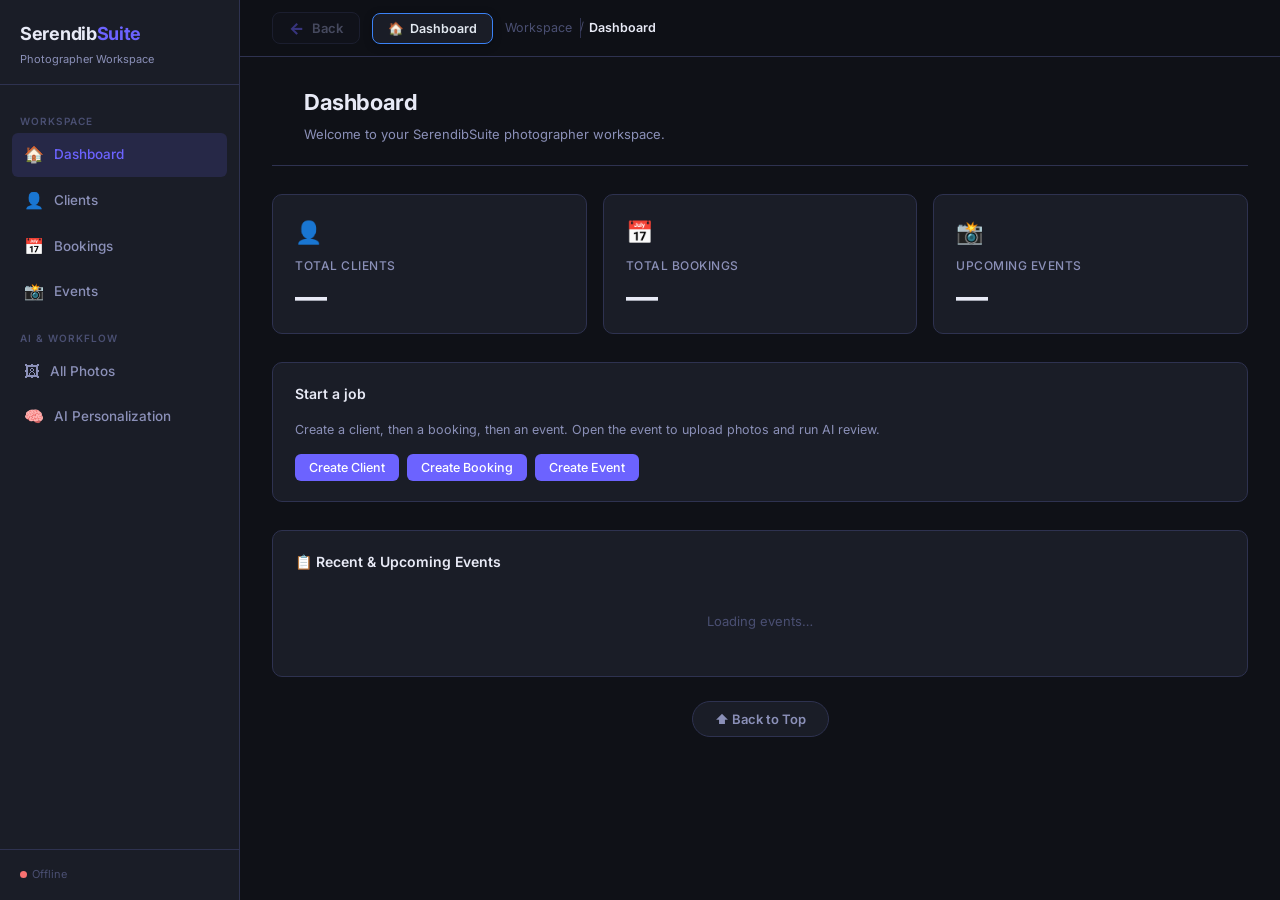
==== frontend/index.html @ 7228a743 "Enhance culling pipeline: multi-face eye detection, date constraints, 3-in-1 top navigation, and in-" ====
<!DOCTYPE html>
<html lang="en">
<head>
    <meta charset="UTF-8" />
    <meta name="viewport" content="width=device-width, initial-scale=1.0" />

    <!-- SEO -->
    <title>SerendibSuite — Photographer Workspace</title>
    <meta name="description"
          content="SerendibSuite: a professional dashboard for event photographers to manage clients, bookings, events and AI-assisted photo curation." />

    <!-- Stylesheet with cache-busting -->
    <link rel="stylesheet" href="css/style.css?v=20261008_10" />

    <style>
        /* Essential layout for Top Navigation Bar */
        .top-nav-bar {
            display: flex;
            align-items: center;
            justify-content: space-between;
            padding: 12px 32px;
            border-bottom: 1px solid #2e3250;
            background: rgba(15, 17, 23, 0.95);
            backdrop-filter: blur(10px);
            position: sticky;
            top: 0;
            z-index: 95;
        }
        .top-nav-left {
            display: flex;
            align-items: center;
            gap: 12px;
            flex-wrap: wrap;
        }
        .btn-top-back {
            display: inline-flex;
            align-items: center;
            gap: 8px;
            background: #1a1d27;
            color: #ffffff;
            border: 1.5px solid #6c63ff;
            padding: 7px 16px;
            border-radius: 8px;
            font-size: 13px;
            font-weight: 600;
            cursor: pointer;
            transition: all 0.2s ease;
            box-shadow: 0 2px 8px rgba(0, 0, 0, 0.3);
        }
        .btn-top-back:hover:not(:disabled) {
            background: #6c63ff;
            color: #ffffff;
            transform: translateX(-3px);
            box-shadow: 0 4px 14px rgba(108, 99, 255, 0.4);
        }
        .btn-top-back:disabled, .btn-top-back.disabled {
            opacity: 0.45;
            cursor: not-allowed;
            border-color: #2e3250;
            color: #8b90b8;
            background: #151722;
            box-shadow: none;
            transform: none;
        }
        .btn-top-back .back-arrow {
            font-size: 16px;
            font-weight: 800;
            line-height: 1;
            color: #6c63ff;
        }
        .btn-top-back:hover:not(:disabled) .back-arrow {
            color: #ffffff;
        }
        .btn-top-back .back-dest {
            color: #8b90b8;
            font-size: 12px;
            font-weight: 500;
            border-left: 1px solid rgba(255, 255, 255, 0.15);
            padding-left: 8px;
            margin-left: 4px;
        }
        .btn-top-back:hover:not(:disabled) .back-dest {
            color: rgba(255, 255, 255, 0.9);
        }
        .btn-top-prev-badge {
            display: inline-flex;
            align-items: center;
            gap: 6px;
            background: rgba(99, 102, 241, 0.14);
            color: #c7d2fe;
            border: 1px solid rgba(99, 102, 241, 0.4);
            padding: 7px 14px;
            border-radius: 8px;
            font-size: 12.5px;
            font-weight: 600;
            cursor: pointer;
            transition: all 0.2s ease;
        }
        .btn-top-prev-badge:hover:not(:disabled) {
            background: rgba(99, 102, 241, 0.28);
            border-color: #818cf8;
            color: #ffffff;
            transform: translateY(-1px);
        }
        .btn-top-prev-badge:disabled, .btn-top-prev-badge.disabled {
            display: none !important;
        }
        .btn-top-dashboard {
            display: inline-flex;
            align-items: center;
            gap: 6px;
            background: #1a1d27;
            color: #e2e8f0;
            border: 1.5px solid #3b82f6;
            padding: 7px 15px;
            border-radius: 8px;
            font-size: 12.5px;
            font-weight: 600;
            cursor: pointer;
            transition: all 0.2s ease;
            box-shadow: 0 2px 8px rgba(0, 0, 0, 0.25);
        }
        .btn-top-dashboard:hover {
            background: #3b82f6;
            color: #ffffff;
            border-color: #3b82f6;
            transform: translateY(-2px);
            box-shadow: 0 4px 14px rgba(59, 130, 246, 0.4);
        }
        .breadcrumbs {
            display: flex;
            align-items: center;
            gap: 8px;
            font-size: 12.5px;
            color: #8b90b8;
        }
        .bc-home { color: #4a4f72; }
        .bc-divider { color: #4a4f72; font-size: 11px; }
        .bc-current { color: #e8eaf6; font-weight: 600; }

        /* Floating Scroll to Top Button */
        .btn-scroll-top {
            position: fixed !important;
            bottom: 30px !important;
            right: 30px !important;
            z-index: 99999 !important;
            display: none;
            align-items: center;
            gap: 8px;
            background: #1a1d27 !important;
            color: #ffffff !important;
            border: 2px solid #6c63ff !important;
            padding: 11px 20px !important;
            border-radius: 50px !important;
            font-size: 13.5px !important;
            font-weight: 700 !important;
            cursor: pointer !important;
            box-shadow: 0 6px 20px rgba(0, 0, 0, 0.6), 0 0 15px rgba(108, 99, 255, 0.4) !important;
            transition: all 0.25s ease !important;
        }
        .btn-scroll-top.visible {
            display: flex !important;
        }
        .btn-scroll-top:hover {
            background: #6c63ff !important;
            color: #ffffff !important;
            transform: translateY(-4px) !important;
            box-shadow: 0 8px 25px rgba(108, 99, 255, 0.6) !important;
        }
        .btn-scroll-top .scroll-top-arrow {
            font-size: 16px;
            font-weight: 900;
            color: #6c63ff;
            transition: transform 0.2s ease;
        }
        .btn-scroll-top:hover .scroll-top-arrow {
            color: #ffffff;
            transform: translateY(-2px);
        }

        /* In-page bottom Scroll-to-Top Button */
        .page-scroll-top-footer {
            display: flex;
            justify-content: center;
            padding: 24px 0 32px;
            width: 100%;
        }
        .btn-scroll-top-inline {
            display: inline-flex;
            align-items: center;
            gap: 8px;
            background: #1a1d27;
            color: #8b90b8;
            border: 1px solid #2e3250;
            padding: 9px 22px;
            border-radius: 24px;
            font-size: 13px;
            font-weight: 600;
            cursor: pointer;
            transition: all 0.2s ease;
        }
        .btn-scroll-top-inline:hover {
            color: #ffffff;
            border-color: #6c63ff;
            background: #22263a;
            transform: translateY(-2px);
            box-shadow: 0 4px 12px rgba(108, 99, 255, 0.25);
        }

        /* Real-time row highlight animations */
        @keyframes realTimeRowGlow {
            0% {
                background-color: rgba(52, 211, 153, 0.45);
                box-shadow: inset 0 0 0 2px #34d399, 0 0 16px rgba(52, 211, 153, 0.5);
            }
            50% {
                background-color: rgba(108, 99, 255, 0.3);
                box-shadow: inset 0 0 0 2px #6c63ff, 0 0 14px rgba(108, 99, 255, 0.4);
            }
            100% {
                background-color: transparent;
                box-shadow: none;
            }
        }
        .row-newly-added {
            animation: realTimeRowGlow 4s ease-out forwards !important;
        }
        .badge-new {
            display: inline-block;
            background: #10b981;
            color: #ffffff;
            font-size: 10px;
            font-weight: 700;
            text-transform: uppercase;
            padding: 2px 7px;
            border-radius: 4px;
            margin-left: 8px;
            letter-spacing: 0.5px;
            animation: pulse 1.5s infinite;
            vertical-align: middle;
        }
        @media (max-width: 768px) {
            .top-nav-bar { padding: 10px 16px; }
            .btn-scroll-top { bottom: 20px !important; right: 20px !important; padding: 9px 15px !important; font-size: 12px !important; }
        }
    </style>
</head>
<body>

<!-- Mobile Header Bar (Visible on mobile/tablets) -->
<header class="mobile-topbar">
    <div class="mobile-topbar-left">
        <button type="button" class="btn-mobile-menu" id="btn-mobile-menu" aria-label="Open Navigation">
            <span>☰</span>
        </button>
        <button type="button" class="btn-mobile-back" id="btn-mobile-back" aria-label="Go back to previous page" title="Back" style="display: none;">
            <span>←</span>
        </button>
    </div>
    <div class="mobile-brand">
        Serendib<span>Suite</span>
    </div>
    <div class="mobile-topbar-status">
        <div class="status-dot" id="mobile-api-dot"></div>
    </div>
</header>
<div class="sidebar-backdrop" id="sidebar-backdrop"></div>

<!-- =========================================================================
     SIDEBAR
     ========================================================================= -->
<aside class="sidebar" id="sidebar">

    <!-- Branding -->
    <div class="sidebar-brand">
        <div class="sidebar-brand-text">
            <div class="brand-name">Serendib<span>Suite</span></div>
            <div class="brand-tagline">Photographer Workspace</div>
        </div>
        <button type="button" class="btn-sidebar-close" id="btn-sidebar-close" aria-label="Close Navigation">✕</button>
    </div>

    <!-- Navigation -->
    <nav class="sidebar-nav">
        <div class="nav-section-label">Workspace</div>

        <a class="nav-link active" data-section="section-dashboard" href="#">
            <span class="nav-icon">🏠</span>
            <span>Dashboard</span>
        </a>

        <a class="nav-link" data-section="section-clients" href="#">
            <span class="nav-icon">👤</span>
            <span>Clients</span>
        </a>

        <a class="nav-link" data-section="section-bookings" href="#">
            <span class="nav-icon">📅</span>
            <span>Bookings</span>
        </a>

        <a class="nav-link" data-section="section-events" href="#">
            <span class="nav-icon">📸</span>
            <span>Events</span>
        </a>

        <div class="nav-section-label">AI &amp; Workflow</div>

        <a class="nav-link" data-section="section-photos" href="#">
            <span class="nav-icon">🖼</span>
            <span>All Photos</span>
        </a>

        <a class="nav-link" data-section="section-ai-insights" href="#">
            <span class="nav-icon">🧠</span>
            <span>AI Personalization</span>
        </a>
    </nav>

    <!-- API status indicator -->
    <div class="sidebar-footer">
        <div class="api-status">
            <div class="status-dot online" id="api-dot"></div>
            <span id="api-status-text">Online &bull; <span style="color:#34d399;font-weight:600;">Database Connected</span></span>
        </div>
    </div>
</aside>


<!-- =========================================================================
     MAIN CONTENT
     ========================================================================= -->
<main class="main-content">
    <!-- Top Navigation & Global Back Bar (3-in-1 Navigation Hub) -->
    <div class="top-nav-bar" id="top-nav-bar">
        <div class="top-nav-left">
            <button type="button" class="btn-top-back disabled" id="btn-top-back" title="Go back to previous interface" disabled onclick="window.navigateBack()">
                <span class="back-arrow">←</span>
                <span class="back-label">Back</span>
            </button>
            <button type="button" class="btn-top-prev-badge disabled" id="btn-top-prev-badge" title="Go back to previous screen" onclick="window.navigateBack()">
                <span class="prev-badge-icon">📍</span>
                <span class="prev-badge-label">Back to: <strong id="back-nav-dest">Dashboard</strong></span>
            </button>
            <button type="button" class="btn-top-dashboard" id="btn-top-dashboard" title="Go directly to Dashboard" onclick="showSection('section-dashboard')">
                <span class="dash-icon">🏠</span>
                <span class="dash-label">Dashboard</span>
            </button>
            <div class="breadcrumbs" id="app-breadcrumbs">
                <span class="bc-home">Workspace</span>
                <span class="bc-divider">/</span>
                <span class="bc-current" id="bc-current-title">Dashboard</span>
            </div>
        </div>
    </div>

    <!-- -------------------------------------------------------------------
         DASHBOARD SECTION
         ------------------------------------------------------------------- -->
    <section class="section active" id="section-dashboard">
        <div class="page-header">
            <h1>Dashboard</h1>
            <p>Welcome to your SerendibSuite photographer workspace.</p>
        </div>

        <!-- Summary cards -->
        <div class="stat-cards">
            <div class="stat-card">
                <div class="stat-icon">👤</div>
                <div class="stat-label">Total Clients</div>
                <div class="stat-value" id="stat-clients">—</div>
            </div>
            <div class="stat-card">
                <div class="stat-icon">📅</div>
                <div class="stat-label">Total Bookings</div>
                <div class="stat-value" id="stat-bookings">—</div>
            </div>
            <div class="stat-card">
                <div class="stat-icon">📸</div>
                <div class="stat-label">Upcoming Events</div>
                <div class="stat-value" id="stat-upcoming">—</div>
            </div>
        </div>

        <div class="widget create-panel" id="dashboard-start-panel">
            <div class="widget-title">Start a job</div>
            <p class="create-panel-hint">
                Create a client, then a booking, then an event. Open the event to upload photos and run AI review.
            </p>
            <div class="create-actions">
                <button type="button" class="btn-open" id="dash-goto-client">Create Client</button>
                <button type="button" class="btn-open" id="dash-goto-booking">Create Booking</button>
                <button type="button" class="btn-open" id="dash-goto-event">Create Event</button>
            </div>
        </div>

        <!-- Recent events widget -->
        <div class="widget">
            <div class="widget-title">📋 Recent &amp; Upcoming Events</div>
            <div id="recent-events-list">
                <div class="loading-msg">Loading events…</div>
            </div>
        </div>

        <div class="page-scroll-top-footer">
            <button type="button" class="btn-scroll-top-inline" onclick="window.scrollToTop()">
                ⬆ Back to Top
            </button>
        </div>
    </section>


    <!-- -------------------------------------------------------------------
         EVENTS SECTION
         ------------------------------------------------------------------- -->
    <section class="section" id="section-events">
        <div class="page-header">
            <h1>Events</h1>
            <p>All photo shoot occasions across your bookings.</p>
        </div>

        <div class="create-panel">
            <h2>Create Event</h2>
            <p class="create-panel-hint">Attach an event to an existing booking, then open it to upload photos.</p>
            <form id="form-create-event" class="create-form" novalidate>
                <label>
                    Booking
                    <select id="event-booking" name="booking_id" required>
                        <option value="">Loading bookings…</option>
                    </select>
                </label>
                <label>
                    Event name
                    <input type="text" id="event-name" name="name" required placeholder="Ceremony" maxlength="200" />
                </label>
                <label>
                    Event date
                    <div class="input-with-presets">
                        <div class="picker-input-wrap">
                            <input type="date" id="event-date" name="event_date" required />
                            <button type="button" class="btn-picker-trigger" data-open-picker="event-date" title="Open Calendar" tabindex="-1">📅</button>
                        </div>
                        <div class="quick-chips">
                            <button type="button" class="btn-chip btn-chip-calendar" data-open-picker="event-date">📅 Pick Date</button>
                            <button type="button" class="btn-chip" data-set-date="event-date" data-days="0">Today</button>
                            <button type="button" class="btn-chip" data-set-date="event-date" data-days="1">Tomorrow</button>
                            <button type="button" class="btn-chip" data-set-date="event-date" data-days="7">+1 Wk</button>
                            <button type="button" class="btn-chip" data-set-date="event-date" data-days="30">+1 Mo</button>
                        </div>
                    </div>
                </label>
                <label>
                    Event time
                    <div class="input-with-presets">
                        <div class="picker-input-wrap">
                            <input type="time" id="event-time" name="event_time" value="10:00" required />
                            <button type="button" class="btn-picker-trigger" data-open-picker="event-time" title="Open Time Clock" tabindex="-1">⏰</button>
                        </div>
                        <div class="quick-chips">
                            <button type="button" class="btn-chip btn-chip-calendar" data-open-picker="event-time">⏰ Pick Time</button>
                            <button type="button" class="btn-chip" data-set-time="event-time" data-val="07:30">07:30 AM</button>
                            <button type="button" class="btn-chip" data-set-time="event-time" data-val="10:00">10:00 AM</button>
                            <button type="button" class="btn-chip" data-set-time="event-time" data-val="14:00">02:00 PM</button>
                            <button type="button" class="btn-chip" data-set-time="event-time" data-val="16:45">04:45 PM</button>
                            <button type="button" class="btn-chip" data-set-time="event-time" data-val="18:30">06:30 PM</button>
                        </div>
                    </div>
                </label>
                <label>
                    Location
                    <input type="text" id="event-location" name="location" placeholder="e.g. Galle Face Hotel, Colombo" maxlength="255" />
                </label>
                <label>
                    Status
                    <div class="input-with-presets">
                        <select id="event-status" name="status">
                            <option value="scheduled" selected>scheduled</option>
                            <option value="in_progress">in_progress</option>
                            <option value="completed">completed</option>
                            <option value="cancelled">cancelled</option>
                        </select>
                        <div class="quick-chips">
                            <button type="button" class="btn-chip" data-set-status="event-status" data-val="scheduled">Scheduled</button>
                            <button type="button" class="btn-chip" data-set-status="event-status" data-val="in_progress">In Progress</button>
                            <button type="button" class="btn-chip" data-set-status="event-status" data-val="completed">Completed</button>
                            <button type="button" class="btn-chip" data-set-status="event-status" data-val="cancelled">Cancelled</button>
                        </div>
                    </div>
                </label>
                <div class="create-form-actions">
                    <button type="submit" class="btn-open" id="btn-create-event">Create Event</button>
                </div>
            </form>
            <div class="form-error" id="event-form-error" hidden></div>
            <div class="form-warning" id="event-form-warning" hidden></div>
        </div>

        <!-- Events Filter Toolbar -->
        <div class="filter-toolbar">
            <div class="filter-group">
                <label for="filter-event-date" class="filter-label">📅 Date:</label>
                <div class="picker-input-wrap">
                    <input type="date" id="filter-event-date" class="filter-input" title="Filter by specific event date" />
                    <button type="button" class="btn-picker-trigger" data-open-picker="filter-event-date" title="Open Calendar" tabindex="-1">📅</button>
                </div>
            </div>
            <div class="filter-group">
                <label for="filter-event-time" class="filter-label">⏰ Time Slot:</label>
                <select id="filter-event-time" class="filter-input">
                    <option value="">All Times</option>
                    <option value="morning">Morning (Before 12:00 PM)</option>
                    <option value="afternoon">Afternoon (12:00 PM - 05:00 PM)</option>
                    <option value="evening">Evening / Night (After 05:00 PM)</option>
                </select>
            </div>
            <div class="filter-group filter-group-grow">
                <label for="filter-event-search" class="filter-label">🔍 Search:</label>
                <input type="text" id="filter-event-search" class="filter-input" placeholder="Search event, client name, booking, or location…" />
            </div>
            <div class="filter-actions">
                <button type="button" id="btn-clear-event-filter" class="btn-filter-clear">✕ Clear</button>
                <span id="event-filter-count" class="filter-count-badge"></span>
            </div>
        </div>

        <div class="table-wrapper">
            <div id="events-list">
                <div class="loading-msg">Loading…</div>
            </div>
        </div>

        <div class="page-scroll-top-footer">
            <button type="button" class="btn-scroll-top-inline" onclick="window.scrollToTop()">
                ⬆ Back to Top
            </button>
        </div>
    </section>


    <!-- -------------------------------------------------------------------
         EVENT DETAIL SECTION (navigated to by clicking "Open Event")
         ------------------------------------------------------------------- -->
    <section class="section" id="section-event-detail">
        <div class="page-header">
            <h1>Event Detail</h1>
            <p>Full information, photos, and AI analysis for this event.</p>
        </div>

        <!-- Back button -->
        <button class="btn-back" id="btn-back-to-events" onclick="window.navigateBack()">← Back to Events</button>

        <div id="event-detail-content">
            <div class="loading-msg">Loading event…</div>
        </div>

        <div class="page-scroll-top-footer">
            <button type="button" class="btn-scroll-top-inline" onclick="window.scrollToTop()">
                ⬆ Back to Top
            </button>
        </div>
    </section>


    <!-- -------------------------------------------------------------------
         CLIENTS SECTION
         ------------------------------------------------------------------- -->
    <section class="section" id="section-clients">
        <div class="page-header">
            <h1>Clients</h1>
            <p>People and organisations that hire you for shoots.</p>
        </div>

        <div class="create-panel">
            <h2>Create Client</h2>
            <p class="create-panel-hint">Add a client, then create a booking for them.</p>
            <form id="form-create-client" class="create-form" novalidate>
                <label>
                    Name
                    <input type="text" id="client-name" name="name" required placeholder="e.g. Kasun Perera" maxlength="100" autocomplete="off" />
                </label>
                <label>
                    Email
                    <input type="email" id="client-email" name="email" required placeholder="client@example.com" autocomplete="off" />
                </label>
                <label>
                    Phone
                    <input type="tel" id="client-phone" name="phone" placeholder="+94 77 123 4567 (optional)" maxlength="30" autocomplete="off" />
                </label>
                <label class="create-form-span">
                    Notes
                    <textarea id="client-notes" name="notes" rows="2" placeholder="Optional"></textarea>
                </label>
                <div class="create-form-actions">
                    <button type="submit" class="btn-open" id="btn-create-client">Create Client</button>
                </div>
            </form>
            <div class="form-error" id="client-form-error" hidden></div>
            <div class="form-warning" id="client-form-warning" hidden></div>
        </div>

        <!-- Clients Filter Toolbar -->
        <div class="filter-toolbar">
            <div class="filter-group">
                <label for="filter-client-date" class="filter-label">📅 Added Date:</label>
                <div class="picker-input-wrap">
                    <input type="date" id="filter-client-date" class="filter-input" title="Filter clients added on a specific date" />
                    <button type="button" class="btn-picker-trigger" data-open-picker="filter-client-date" title="Open Calendar" tabindex="-1">📅</button>
                </div>
            </div>
            <div class="filter-group filter-group-grow">
                <label for="filter-client-search" class="filter-label">🔍 Search:</label>
                <input type="text" id="filter-client-search" class="filter-input" placeholder="Search by client name, email, or phone…" />
            </div>
            <div class="filter-actions">
                <button type="button" id="btn-clear-client-filter" class="btn-filter-clear">✕ Clear</button>
                <span id="client-filter-count" class="filter-count-badge"></span>
            </div>
        </div>

        <div class="table-wrapper">
            <div id="clients-list">
                <div class="loading-msg">Loading…</div>
            </div>
        </div>

        <div class="page-scroll-top-footer">
            <button type="button" class="btn-scroll-top-inline" onclick="window.scrollToTop()">
                ⬆ Back to Top
            </button>
        </div>
    </section>


    <!-- -------------------------------------------------------------------
         BOOKINGS SECTION
         ------------------------------------------------------------------- -->
    <section class="section" id="section-bookings">
        <div class="page-header">
            <h1>Bookings</h1>
            <p>Confirmed and pending jobs from your clients.</p>
        </div>

        <div class="create-panel">
            <h2>Create Booking</h2>
            <p class="create-panel-hint">Choose a client, then create an event for this booking.</p>
            <form id="form-create-booking" class="create-form" novalidate>
                <label>
                    Client
                    <select id="booking-client" name="client_id" required>
                        <option value="">Loading clients…</option>
                    </select>
                </label>
                <label>
                    Title
                    <input type="text" id="booking-title" name="title" required placeholder="Silva Wedding" maxlength="200" />
                </label>
                <label>
                    Booking date
                    <div class="input-with-presets">
                        <div class="picker-input-wrap">
                            <input type="date" id="booking-date" name="booking_date" required />
                            <button type="button" class="btn-picker-trigger" data-open-picker="booking-date" title="Open Calendar" tabindex="-1">📅</button>
                        </div>
                        <div class="quick-chips">
                            <button type="button" class="btn-chip btn-chip-calendar" data-open-picker="booking-date">📅 Pick Date</button>
                            <button type="button" class="btn-chip" data-set-date="booking-date" data-days="0">Today</button>
                            <button type="button" class="btn-chip" data-set-date="booking-date" data-days="1">Tomorrow</button>
                            <button type="button" class="btn-chip" data-set-date="booking-date" data-days="7">+1 Wk</button>
                            <button type="button" class="btn-chip" data-set-date="booking-date" data-days="30">+1 Mo</button>
                        </div>
                    </div>
                </label>
                <label>
                    Status
                    <div class="input-with-presets">
                        <select id="booking-status" name="status">
                            <option value="confirmed" selected>confirmed</option>
                            <option value="enquiry">enquiry</option>
                            <option value="completed">completed</option>
                            <option value="cancelled">cancelled</option>
                        </select>
                        <div class="quick-chips">
                            <button type="button" class="btn-chip" data-set-status="booking-status" data-val="confirmed">Confirmed</button>
                            <button type="button" class="btn-chip" data-set-status="booking-status" data-val="enquiry">Enquiry</button>
                            <button type="button" class="btn-chip" data-set-status="booking-status" data-val="completed">Completed</button>
                            <button type="button" class="btn-chip" data-set-status="booking-status" data-val="cancelled">Cancelled</button>
                        </div>
                    </div>
                </label>
                <label class="create-form-span">
                    Notes
                    <textarea id="booking-notes" name="notes" rows="2" placeholder="Optional"></textarea>
                </label>
                <div class="create-form-actions">
                    <button type="submit" class="btn-open" id="btn-create-booking">Create Booking</button>
                </div>
            </form>
            <div class="form-error" id="booking-form-error" hidden></div>
            <div class="form-warning" id="booking-form-warning" hidden></div>
        </div>

        <!-- Bookings Filter Toolbar -->
        <div class="filter-toolbar">
            <div class="filter-group">
                <label for="filter-booking-date" class="filter-label">📅 Booking Date:</label>
                <div class="picker-input-wrap">
                    <input type="date" id="filter-booking-date" class="filter-input" title="Filter by booking date" />
                    <button type="button" class="btn-picker-trigger" data-open-picker="filter-booking-date" title="Open Calendar" tabindex="-1">📅</button>
                </div>
            </div>
            <div class="filter-group">
                <label for="filter-booking-status" class="filter-label">🏷️ Status:</label>
                <select id="filter-booking-status" class="filter-input">
                    <option value="">All Statuses</option>
                    <option value="confirmed">confirmed</option>
                    <option value="enquiry">enquiry</option>
                    <option value="completed">completed</option>
                    <option value="cancelled">cancelled</option>
                </select>
            </div>
            <div class="filter-group filter-group-grow">
                <label for="filter-booking-search" class="filter-label">🔍 Search:</label>
                <input type="text" id="filter-booking-search" class="filter-input" placeholder="Search title, client name, or notes…" />
            </div>
            <div class="filter-actions">
                <button type="button" id="btn-clear-booking-filter" class="btn-filter-clear">✕ Clear</button>
                <span id="booking-filter-count" class="filter-count-badge"></span>
            </div>
        </div>

        <div class="table-wrapper">
            <div id="bookings-list">
                <div class="loading-msg">Loading…</div>
            </div>
        </div>

        <div class="page-scroll-top-footer">
            <button type="button" class="btn-scroll-top-inline" onclick="window.scrollToTop()">
                ⬆ Back to Top
            </button>
        </div>
    </section>


    <!-- -------------------------------------------------------------------
         ALL PHOTOS SECTION
         ------------------------------------------------------------------- -->
    <section class="section" id="section-photos">
        <div class="page-header">
            <h1>All Photos</h1>
            <p>Global repository of uploaded photos across all your photography events.</p>
        </div>

        <div class="table-wrapper">
            <div id="all-photos-list">
                <div class="loading-msg">Loading photos…</div>
            </div>
        </div>

        <div class="page-scroll-top-footer">
            <button type="button" class="btn-scroll-top-inline" onclick="window.scrollToTop()">
                ⬆ Back to Top
            </button>
        </div>
    </section>


    <!-- -------------------------------------------------------------------
         AI PERSONALIZATION & INSIGHTS SECTION
         ------------------------------------------------------------------- -->
    <section class="section" id="section-ai-insights">
        <div class="page-header">
            <h1>AI Personalization &amp; Learning</h1>
            <p>Adaptive culling engine that learns your unique artistic decisions and sharpness taste over time.</p>
        </div>

        <div class="stat-cards" id="personalization-stat-cards">
            <div class="stat-card">
                <div class="stat-icon">🎯</div>
                <div class="stat-label">Learned Blur Threshold</div>
                <div class="stat-value" id="stat-learned-threshold">100.0</div>
                <div class="stat-hint" id="stat-threshold-delta">Baseline: 100.0</div>
            </div>
            <div class="stat-card">
                <div class="stat-icon">🔄</div>
                <div class="stat-label">Logged Overrides</div>
                <div class="stat-value" id="stat-total-overrides">0</div>
                <div class="stat-hint">Human edits learned</div>
            </div>
            <div class="stat-card">
                <div class="stat-icon">📈</div>
                <div class="stat-label">Convergence Score</div>
                <div class="stat-value" id="stat-convergence">0%</div>
                <div class="stat-hint">Personalization depth</div>
            </div>
            <div class="stat-card">
                <div class="stat-icon">🎨</div>
                <div class="stat-label">Artistic Preference</div>
                <div class="stat-value" id="stat-artistic-style" style="font-size: 1.1rem; line-height: 1.4;">Standard</div>
                <div class="stat-hint" id="stat-eye-keeps">Closed-eye keeps: 0</div>
            </div>
        </div>

        <div class="widget">
            <div class="widget-title">💡 Personalized Recommendation Insight</div>
            <p id="personalization-summary-text" style="font-size: 0.95rem; color: #a0aec0; margin-top: 8px;">
                Analyzing your override history...
            </p>
        </div>

        <div class="widget">
            <div class="widget-title">📜 Override Learning Audit Log</div>
            <p class="create-panel-hint">Whenever you override an AI recommendation, the decision is recorded here to adjust your AI model weights.</p>
            <div class="table-wrapper">
                <div id="overrides-history-list">
                    <div class="loading-msg">Loading override history…</div>
                </div>
            </div>
        </div>

        <div class="page-scroll-top-footer">
            <button type="button" class="btn-scroll-top-inline" onclick="window.scrollToTop()">
                ⬆ Back to Top
            </button>
        </div>
    </section>

    <!-- Floating Scroll to Top Button -->
    <button type="button" class="btn-scroll-top" id="btn-scroll-top" aria-label="Scroll to top" title="Scroll to top" onclick="window.scrollToTop()">
        <span class="scroll-top-arrow">⬆</span>
        <span class="scroll-top-label">Back to Top</span>
    </button>
</main>

<!-- Global Scroll and Navigation Script -->
<script>
    // Universal Scroll to Top Function
    window.scrollToTop = function () {
        try {
            window.scrollTo({ top: 0, left: 0, behavior: 'smooth' });
            document.documentElement.scrollTo({ top: 0, left: 0, behavior: 'smooth' });
            document.body.scrollTo({ top: 0, left: 0, behavior: 'smooth' });
        } catch (_) {}
        const mc = document.querySelector('.main-content');
        if (mc) {
            try {
                mc.scrollTo({ top: 0, left: 0, behavior: 'smooth' });
            } catch (_) {
                mc.scrollTop = 0;
            }
        }
    };

    // Scroll listener for Floating Top button
    function updateScrollBtnState() {
        const mc = document.querySelector('.main-content');
        const mcScroll = mc ? mc.scrollTop : 0;
        const winScroll = window.pageYOffset || document.documentElement.scrollTop || document.body.scrollTop || 0;
        const scrollVal = Math.max(mcScroll, winScroll);
        const btn = document.getElementById('btn-scroll-top');
        if (btn) {
            if (scrollVal > 120) {
                btn.style.display = 'flex';
                btn.classList.add('visible');
            } else {
                btn.style.display = 'none';
                btn.classList.remove('visible');
            }
        }
    }

    window.addEventListener('scroll', updateScrollBtnState, { passive: true });
    document.addEventListener('scroll', updateScrollBtnState, { passive: true });
    document.addEventListener('DOMContentLoaded', function () {
        const mc = document.querySelector('.main-content');
        if (mc) {
            mc.addEventListener('scroll', updateScrollBtnState, { passive: true });
        }
        updateScrollBtnState();
    });
</script>

<!-- =========================================================================
     SCRIPTS
     ========================================================================= -->
<!--
    type="module" enables ES module import/export syntax in the browser.
    The browser fetches api.js automatically when app.js imports it.
    No bundler, no build step required.
-->
<script type="module">
    import { getEvents } from "./js/api.js?v=20261008_3";

    // -----------------------------------------------------------------------
    // API health check — shows green/red dot in the sidebar footer.
    // -----------------------------------------------------------------------
    async function checkApiStatus() {
        const dot  = document.getElementById("api-dot");
        const text = document.getElementById("api-status-text");
        try {
            const [res, dbRes] = await Promise.all([
                fetch("http://127.0.0.1:8000/api/health").catch(() => null),
                fetch("http://127.0.0.1:8000/api/db-health").catch(() => null),
            ]);
            if (res && res.ok) {
                dot.classList.add("online");
                dot.classList.remove("offline");
                const dbJson = dbRes && dbRes.ok ? await dbRes.json().catch(() => null) : null;
                if (dbJson && dbJson.status === "ok") {
                    text.innerHTML = `Online &bull; <span style="color:#34d399;font-weight:600;">Database Connected</span>`;
                } else {
                    text.innerHTML = `Online &bull; <span style="color:#f87171;font-weight:600;">Database Disconnected</span>`;
                }
            } else {
                throw new Error();
            }
        } catch {
            dot.classList.add("offline");
            dot.classList.remove("online");
            text.textContent = "Offline";
        }
    }

    checkApiStatus();
    // Re-check every 30 s so the dot updates if the server restarts.
    setInterval(checkApiStatus, 30_000);
</script>

<!-- Main application logic (ES module) with cache-busting -->
<script type="module" src="js/app.js?v=20261008_10"></script>

</body>
</html>
---- frontend/css/style.css ----
/* ==========================================================================
   SerendibSuite — Global Design System
   Professional photography management dashboard
   ========================================================================== */

/* --------------------------------------------------------------------------
   Google Font import
   -------------------------------------------------------------------------- */
@import url("https://fonts.googleapis.com/css2?family=Inter:wght@300;400;500;600;700&display=swap");

/* --------------------------------------------------------------------------
   CSS custom properties (design tokens)
   -------------------------------------------------------------------------- */
:root {
    /* Brand palette */
    --color-bg:           #0f1117;
    --color-surface:      #1a1d27;
    --color-surface-2:    #22263a;
    --color-border:       #2e3250;
    --color-accent:       #6c63ff;
    --color-accent-hover: #5a52e0;
    --color-accent-soft:  rgba(108,99,255,.15);

    /* Text */
    --color-text:         #e8eaf6;
    --color-text-muted:   #8b90b8;
    --color-text-faint:   #4a4f72;

    /* Status colours */
    --color-green:  #34d399;
    --color-blue:   #60a5fa;
    --color-yellow: #fbbf24;
    --color-red:    #f87171;
    --color-gray:   #6b7280;

    /* Sidebar */
    --sidebar-width: 240px;

    /* Spacing */
    --radius-sm: 6px;
    --radius-md: 10px;
    --radius-lg: 16px;

    /* Transitions */
    --transition: 0.2s ease;
}

/* --------------------------------------------------------------------------
   Reset & base
   -------------------------------------------------------------------------- */
*, *::before, *::after { box-sizing: border-box; margin: 0; padding: 0; }

html {
    scroll-behavior: smooth;
}

body {
    font-family: "Inter", system-ui, sans-serif;
    background: var(--color-bg);
    color: var(--color-text);
    font-size: 14px;
    line-height: 1.6;
    min-height: 100vh;
    display: flex;
}

a { color: inherit; text-decoration: none; }
button { cursor: pointer; font-family: inherit; }
img { max-width: 100%; }

/* --------------------------------------------------------------------------
   Layout — sidebar + main content
   -------------------------------------------------------------------------- */
.sidebar {
    width: var(--sidebar-width);
    background: var(--color-surface);
    border-right: 1px solid var(--color-border);
    display: flex;
    flex-direction: column;
    position: fixed;
    top: 0; left: 0; bottom: 0;
    z-index: 100;
}

.main-content {
    margin-left: var(--sidebar-width);
    flex: 1;
    overflow-y: auto;
    scroll-behavior: smooth;
    min-height: 100vh;
}

/* --------------------------------------------------------------------------
   Sidebar — branding
   -------------------------------------------------------------------------- */
.sidebar-brand {
    padding: 20px 20px 16px;
    border-bottom: 1px solid var(--color-border);
    display: flex;
    align-items: center;
    justify-content: space-between;
}

.sidebar-brand-text {
    flex: 1;
}

.btn-sidebar-close {
    display: none;
    background: transparent;
    border: none;
    color: var(--color-text-muted);
    font-size: 18px;
    cursor: pointer;
    padding: 4px 8px;
    border-radius: var(--radius-sm);
    line-height: 1;
}

.btn-sidebar-close:hover {
    color: var(--color-text);
    background: var(--color-surface-2);
}

/* Mobile topbar base styles */
.mobile-topbar {
    display: none;
    position: fixed;
    top: 0;
    left: 0;
    right: 0;
    height: 56px;
    background: var(--color-surface);
    border-bottom: 1px solid var(--color-border);
    padding: 0 16px;
    align-items: center;
    justify-content: space-between;
    z-index: 1000;
    box-shadow: 0 2px 10px rgba(0, 0, 0, 0.25);
}

.btn-mobile-menu {
    background: transparent;
    border: none;
    color: var(--color-text);
    font-size: 22px;
    cursor: pointer;
    display: flex;
    align-items: center;
    justify-content: center;
    width: 40px;
    height: 40px;
    border-radius: var(--radius-sm);
    transition: background var(--transition);
}

.btn-mobile-menu:hover {
    background: var(--color-surface-2);
}

.mobile-topbar-left {
    display: flex;
    align-items: center;
    gap: 8px;
}

.btn-mobile-back {
    display: none;
    align-items: center;
    justify-content: center;
    background: var(--color-surface-2);
    border: 1px solid var(--color-border);
    color: var(--color-text);
    width: 38px;
    height: 38px;
    border-radius: var(--radius-sm);
    font-size: 18px;
    font-weight: 600;
    cursor: pointer;
    transition: all var(--transition);
}

.btn-mobile-back:hover {
    border-color: var(--color-accent);
    color: var(--color-accent);
    background: var(--color-surface-raised);
}

.mobile-brand {
    font-size: 17px;
    font-weight: 700;
    color: var(--color-text);
    letter-spacing: -0.3px;
}

.mobile-brand span {
    color: var(--color-accent);
}

.sidebar-backdrop {
    display: none;
    position: fixed;
    top: 0;
    left: 0;
    right: 0;
    bottom: 0;
    background: rgba(0, 0, 0, 0.65);
    backdrop-filter: blur(3px);
    z-index: 1001;
    opacity: 0;
    transition: opacity var(--transition);
    pointer-events: none;
}

.sidebar-backdrop.open {
    display: block;
    opacity: 1;
    pointer-events: auto;
}

.brand-name {
    font-size: 18px;
    font-weight: 700;
    color: var(--color-text);
    letter-spacing: -0.3px;
}

.brand-name span { color: var(--color-accent); }

.brand-tagline {
    font-size: 11px;
    color: var(--color-text-muted);
    margin-top: 2px;
}

/* --------------------------------------------------------------------------
   Sidebar — navigation
   -------------------------------------------------------------------------- */
.sidebar-nav {
    padding: 12px 12px;
    flex: 1;
}

.nav-section-label {
    font-size: 10px;
    font-weight: 600;
    text-transform: uppercase;
    letter-spacing: 1px;
    color: var(--color-text-faint);
    padding: 8px 8px 4px;
    margin-top: 8px;
}

.nav-link {
    display: flex;
    align-items: center;
    gap: 10px;
    padding: 9px 12px;
    border-radius: var(--radius-sm);
    color: var(--color-text-muted);
    font-size: 13.5px;
    font-weight: 500;
    transition: background var(--transition), color var(--transition);
    margin-bottom: 2px;
    user-select: none;
}

.nav-link:hover {
    background: var(--color-accent-soft);
    color: var(--color-text);
}

.nav-link.active {
    background: var(--color-accent-soft);
    color: var(--color-accent);
}

.nav-link .nav-icon { font-size: 16px; flex-shrink: 0; }

.nav-link.disabled {
    opacity: 0.4;
    pointer-events: none;
}

/* --------------------------------------------------------------------------
   Sidebar — footer
   -------------------------------------------------------------------------- */
.sidebar-footer {
    padding: 16px 20px;
    border-top: 1px solid var(--color-border);
    font-size: 11px;
    color: var(--color-text-faint);
}

.api-status {
    display: inline-flex;
    align-items: center;
    gap: 5px;
}

.status-dot {
    width: 7px; height: 7px;
    border-radius: 50%;
    background: var(--color-gray);
    animation: pulse 2s infinite;
}

.status-dot.online { background: var(--color-green); }
.status-dot.offline { background: var(--color-red); animation: none; }

@keyframes pulse {
    0%, 100% { opacity: 1; }
    50%       { opacity: 0.4; }
}

/* --------------------------------------------------------------------------
   Page header (inside main content)
   -------------------------------------------------------------------------- */
.page-header {
    padding: 28px 32px 0;
    border-bottom: 1px solid var(--color-border);
    margin-bottom: 28px;
}

.page-header h1 {
    font-size: 22px;
    font-weight: 700;
    letter-spacing: -0.4px;
}

.page-header p {
    color: var(--color-text-muted);
    font-size: 13px;
    margin: 4px 0 20px;
}

/* --------------------------------------------------------------------------
   Sections (SPA views)
   -------------------------------------------------------------------------- */
.section { display: none; padding: 0 32px 32px; }
.section.active { display: block; }

/* --------------------------------------------------------------------------
   Dashboard — stat cards
   -------------------------------------------------------------------------- */
.stat-cards {
    display: grid;
    grid-template-columns: repeat(3, 1fr);
    gap: 16px;
    margin-bottom: 28px;
}

.stat-card {
    background: var(--color-surface);
    border: 1px solid var(--color-border);
    border-radius: var(--radius-md);
    padding: 20px 22px;
    display: flex;
    flex-direction: column;
    gap: 6px;
    transition: border-color var(--transition);
}

.stat-card:hover { border-color: var(--color-accent); }

.stat-icon { font-size: 22px; }

.stat-label {
    font-size: 12px;
    color: var(--color-text-muted);
    font-weight: 500;
    text-transform: uppercase;
    letter-spacing: 0.5px;
}

.stat-value {
    font-size: 32px;
    font-weight: 700;
    color: var(--color-text);
    line-height: 1;
}

/* --------------------------------------------------------------------------
   Recent events list (dashboard widget)
   -------------------------------------------------------------------------- */
.widget {
    background: var(--color-surface);
    border: 1px solid var(--color-border);
    border-radius: var(--radius-md);
    padding: 20px 22px;
}

.widget-title {
    font-size: 14px;
    font-weight: 600;
    color: var(--color-text);
    margin-bottom: 14px;
    display: flex;
    align-items: center;
    gap: 8px;
}

.recent-event-item {
    padding: 13px 16px;
    border-radius: var(--radius-sm);
    cursor: pointer;
    transition: all var(--transition);
    border-bottom: 1px solid var(--color-border);
}

.recent-event-item:last-child { border-bottom: none; }

.recent-event-item:hover {
    background: var(--color-accent-soft);
    transform: translateX(2px);
}

.rei-header {
    display: flex;
    justify-content: space-between;
    align-items: center;
    gap: 12px;
}

.rei-name {
    font-weight: 600;
    font-size: 14px;
    color: var(--color-text);
}

.rei-pills {
    display: flex;
    align-items: center;
    gap: 6px;
    flex-shrink: 0;
}

.rei-meta {
    display: flex;
    gap: 14px;
    margin-top: 6px;
    font-size: 12px;
    color: var(--color-text-muted);
    flex-wrap: wrap;
    align-items: center;
}

.rei-meta-item {
    display: inline-flex;
    align-items: center;
    gap: 4px;
}

.rei-time {
    color: #60a5fa;
    font-weight: 600;
}

.event-time-pill {
    font-size: 11.5px;
    font-weight: 600;
    color: #60a5fa;
    margin-top: 3px;
}

/* --------------------------------------------------------------------------
   Data table
   -------------------------------------------------------------------------- */
.data-table {
    width: 100%;
    border-collapse: collapse;
    font-size: 13.5px;
}

.data-table th {
    text-align: left;
    padding: 10px 14px;
    background: var(--color-surface-2);
    color: var(--color-text-muted);
    font-weight: 600;
    font-size: 11.5px;
    text-transform: uppercase;
    letter-spacing: 0.5px;
    border-bottom: 1px solid var(--color-border);
}

.data-table td {
    padding: 11px 14px;
    border-bottom: 1px solid var(--color-border);
    color: var(--color-text);
    vertical-align: middle;
}

.data-table tr:last-child td { border-bottom: none; }

.data-table tbody tr:hover { background: var(--color-surface-2); }

.table-wrapper {
    background: var(--color-surface);
    border: 1px solid var(--color-border);
    border-radius: var(--radius-md);
    overflow: hidden;
}

/* --------------------------------------------------------------------------
   Buttons
   -------------------------------------------------------------------------- */
.btn-open {
    background: var(--color-accent);
    color: #fff;
    border: none;
    padding: 6px 14px;
    border-radius: var(--radius-sm);
    font-size: 12.5px;
    font-weight: 500;
    transition: background var(--transition);
}

.btn-open:hover { background: var(--color-accent-hover); }

.btn-back {
    display: inline-flex;
    align-items: center;
    gap: 6px;
    background: var(--color-surface-2);
    color: var(--color-text-muted);
    border: 1px solid var(--color-border);
    padding: 7px 14px;
    border-radius: var(--radius-sm);
    font-size: 13px;
    margin-bottom: 20px;
    transition: color var(--transition), border-color var(--transition);
}

.btn-back:hover { color: var(--color-text); border-color: var(--color-accent); }

.btn-disabled {
    background: var(--color-surface-2);
    color: var(--color-text-faint);
    border: 1px dashed var(--color-border);
    padding: 8px 18px;
    border-radius: var(--radius-sm);
    font-size: 13px;
    cursor: not-allowed;
    margin-top: 10px;
}

/* --------------------------------------------------------------------------
   Status badges
   -------------------------------------------------------------------------- */
.badge {
    display: inline-block;
    padding: 2px 9px;
    border-radius: 20px;
    font-size: 11.5px;
    font-weight: 600;
    text-transform: capitalize;
}

.badge-blue   { background: rgba(96,165,250,.18); color: var(--color-blue); }
.badge-green  { background: rgba(52,211,153,.18); color: var(--color-green); }
.badge-yellow { background: rgba(251,191,36,.18);  color: var(--color-yellow); }
.badge-red    { background: rgba(248,113,113,.18); color: var(--color-red); }
.badge-gray   { background: rgba(107,114,128,.18); color: var(--color-gray); }

/* --------------------------------------------------------------------------
   Event detail
   -------------------------------------------------------------------------- */
.detail-grid {
    display: grid;
    grid-template-columns: 1fr 1fr;
    gap: 16px;
}

.detail-card {
    background: var(--color-surface);
    border: 1px solid var(--color-border);
    border-radius: var(--radius-md);
    padding: 20px 22px;
}

.detail-card h3 {
    font-size: 14px;
    font-weight: 600;
    margin-bottom: 14px;
    color: var(--color-text);
    padding-bottom: 10px;
    border-bottom: 1px solid var(--color-border);
}

.detail-card.full-width { grid-column: 1 / -1; }

.detail-row {
    display: flex;
    justify-content: space-between;
    align-items: center;
    padding: 7px 0;
    border-bottom: 1px solid var(--color-border);
    font-size: 13px;
}

.detail-row:last-child { border-bottom: none; }

.detail-row span:first-child { color: var(--color-text-muted); }

/* --------------------------------------------------------------------------
   Photo upload placeholder
   -------------------------------------------------------------------------- */
.photo-upload-zone {
    text-align: center;
    padding: 36px 20px;
    border: 2px dashed var(--color-border);
    border-radius: var(--radius-md);
    color: var(--color-text-muted);
}

.upload-icon { font-size: 36px; margin-bottom: 10px; }

.upload-hint {
    font-size: 12px;
    color: var(--color-text-faint);
    margin-top: 4px;
}

/* --------------------------------------------------------------------------
   AI analysis placeholder
   -------------------------------------------------------------------------- */
.ai-placeholder {
    padding: 20px;
    text-align: center;
    color: var(--color-text-muted);
}

.ai-feature-list {
    display: flex;
    flex-wrap: wrap;
    gap: 8px;
    justify-content: center;
    margin-top: 14px;
}

.ai-chip {
    background: var(--color-surface-2);
    border: 1px solid var(--color-border);
    border-radius: 20px;
    padding: 4px 12px;
    font-size: 12px;
    color: var(--color-text-muted);
}

/* --------------------------------------------------------------------------
   Utility: empty / error / loading messages
   -------------------------------------------------------------------------- */
.empty-msg {
    text-align: center;
    color: var(--color-text-faint);
    padding: 32px;
    font-size: 13px;
}

.error-msg {
    color: var(--color-red);
    background: rgba(248,113,113,.08);
    border: 1px solid rgba(248,113,113,.2);
    border-radius: var(--radius-sm);
    padding: 12px 16px;
    font-size: 13px;
    margin: 12px 0;
}

.loading-msg {
    text-align: center;
    color: var(--color-text-faint);
    padding: 24px;
    font-size: 13px;
}

/* ==========================================================================
   Responsive — Modern Mobile & Tablet Experience (≤ 768px)
   ========================================================================== */
@media (max-width: 768px) {
    .mobile-topbar {
        display: flex;
    }

    .btn-sidebar-close {
        display: block;
    }

    .sidebar {
        width: 280px !important;
        position: fixed !important;
        top: 0 !important;
        left: 0 !important;
        bottom: 0 !important;
        z-index: 1002 !important;
        transform: translateX(-100%);
        transition: transform 0.3s cubic-bezier(0.16, 1, 0.3, 1), box-shadow 0.3s ease;
        box-shadow: none;
        overflow-y: auto;
        -webkit-overflow-scrolling: touch;
    }

    .sidebar.open {
        transform: translateX(0) !important;
        box-shadow: 6px 0 30px rgba(0, 0, 0, 0.6) !important;
    }

    body.sidebar-open {
        overflow: hidden;
    }

    /* Keep sidebar text & labels fully visible */
    .brand-name, .brand-tagline, .nav-section-label,
    .nav-link span, .sidebar-footer {
        display: block !important;
    }

    .nav-link {
        justify-content: flex-start !important;
        padding: 11px 14px !important;
        font-size: 14px !important;
    }

    .main-content {
        margin-left: 0 !important;
        width: 100% !important;
        padding-top: 68px !important;
        min-height: 100vh;
    }

    .section {
        padding: 0 14px 28px !important;
    }

    .page-header {
        padding: 14px 14px 0 !important;
    }

    .page-header h1 {
        font-size: 22px !important;
    }

    .stat-cards {
        grid-template-columns: 1fr !important;
        gap: 12px;
    }

    .stat-card {
        padding: 16px;
    }

    .detail-grid {
        grid-template-columns: 1fr !important;
        gap: 16px;
    }

    .create-panel {
        padding: 16px !important;
    }

    .create-form {
        grid-template-columns: 1fr !important;
        gap: 12px;
    }

    .create-form input,
    .create-form select,
    .create-form textarea {
        font-size: 14px;
        min-height: 42px;
    }

    .create-form-actions .btn-open {
        width: 100% !important;
        min-height: 44px;
        text-align: center;
        justify-content: center;
    }

    .create-actions {
        flex-direction: column;
        gap: 10px;
    }

    .create-actions .btn-open {
        width: 100% !important;
        min-height: 44px;
        text-align: center;
        justify-content: center;
    }

    /* Responsive Tables */
    #events-list,
    #clients-list,
    #bookings-list,
    #all-photos-list,
    .table-responsive {
        width: 100%;
        overflow-x: auto;
        -webkit-overflow-scrolling: touch;
        margin-bottom: 12px;
        border-radius: var(--radius-sm);
    }

    .data-table {
        min-width: 580px;
    }

    /* Photos Section on Mobile */
    .photos-header {
        flex-direction: column;
        align-items: flex-start;
        gap: 12px;
    }

    .photos-header-actions {
        width: 100%;
        display: flex;
        flex-direction: column;
        gap: 8px;
    }

    .photos-header-actions button {
        width: 100%;
        min-height: 42px;
        text-align: center;
        justify-content: center;
    }

    .upload-bar {
        flex-direction: column;
        align-items: stretch !important;
        gap: 10px;
        padding: 14px;
    }

    .btn-upload-label,
    .btn-upload {
        width: 100%;
        min-height: 44px;
        justify-content: center;
        text-align: center;
    }

    .upload-file-label {
        text-align: center;
    }

    .batch-action-ready {
        flex-direction: column;
        align-items: stretch !important;
        text-align: center;
        gap: 12px;
        padding: 14px;
    }

    .btn-analyse-all {
        width: 100%;
        min-height: 44px;
    }

    .batch-complete-counts {
        flex-direction: column;
        gap: 12px;
    }

    .bc-divider {
        display: none;
    }

    /* Photo gallery grid */
    .photo-gallery {
        grid-template-columns: repeat(auto-fill, minmax(150px, 1fr)) !important;
        gap: 10px !important;
    }

    .burst-group-header {
        flex-direction: column;
        align-items: flex-start;
        gap: 10px;
    }

    .btn-keep-best {
        width: 100%;
        min-height: 42px;
        text-align: center;
    }

    .burst-photos-grid {
        grid-template-columns: repeat(auto-fill, minmax(140px, 1fr)) !important;
        gap: 10px;
    }

    /* Toasts on mobile */
    #toast-container {
        left: 12px !important;
        right: 12px !important;
        bottom: 16px !important;
        align-items: stretch !important;
    }

    .toast {
        min-width: unset !important;
        width: 100% !important;
        max-width: 100% !important;
    }
}

@media (max-width: 480px) {
    .photo-gallery {
        grid-template-columns: 1fr 1fr !important;
    }

    .burst-photos-grid {
        grid-template-columns: 1fr 1fr !important;
    }

    .final-selection-grid {
        grid-template-columns: 1fr 1fr !important;
    }

    .photo-card-body {
        padding: 8px 10px;
    }

    .photo-filename {
        font-size: 11.5px;
    }

    .ai-result-grid {
        gap: 3px;
    }

    .ai-result-chip {
        font-size: 10px;
        padding: 2px 6px;
    }

    .decision-buttons {
        flex-direction: column;
        gap: 6px;
    }

    .btn-decision {
        width: 100%;
        min-height: 38px;
    }

    .btn-analyse {
        width: 100%;
        text-align: center;
    }

    .summary-bar {
        font-size: 11.5px;
        padding: 8px 10px;
    }
}

/* ==========================================================================
   Photo gallery — upload bar
   ========================================================================== */
.upload-bar {
    display: flex;
    align-items: center;
    gap: 10px;
    flex-wrap: wrap;
    margin-bottom: 16px;
    padding: 14px 0 14px;
    border-bottom: 1px solid var(--color-border);
}

.btn-upload-label {
    display: inline-flex;
    align-items: center;
    gap: 6px;
    background: var(--color-surface-2);
    border: 1px solid var(--color-border);
    color: var(--color-text);
    padding: 7px 14px;
    border-radius: var(--radius-sm);
    font-size: 13px;
    font-weight: 500;
    cursor: pointer;
    transition: border-color var(--transition), background var(--transition);
}

.btn-upload-label:hover {
    border-color: var(--color-accent);
    background: var(--color-accent-soft);
}

.btn-upload {
    display: inline-flex;
    align-items: center;
    gap: 6px;
    background: var(--color-accent);
    color: #fff;
    border: none;
    padding: 7px 16px;
    border-radius: var(--radius-sm);
    font-size: 13px;
    font-weight: 500;
    transition: background var(--transition);
}

.btn-upload:hover { background: var(--color-accent-hover); }

.upload-file-label {
    font-size: 12px;
    color: var(--color-text-muted);
    flex: 1;
    white-space: nowrap;
    overflow: hidden;
    text-overflow: ellipsis;
}

/* Photo count badge next to section header */
.photo-count-badge {
    display: inline-block;
    margin-left: 10px;
    background: var(--color-accent-soft);
    color: var(--color-accent);
    border-radius: 20px;
    font-size: 11px;
    font-weight: 600;
    padding: 2px 8px;
    vertical-align: middle;
}

/* ==========================================================================
   Photo gallery — upload progress rows
   ========================================================================== */
#upload-progress-area {
    margin-bottom: 14px;
}

.upload-row {
    display: flex;
    justify-content: space-between;
    align-items: center;
    padding: 7px 12px;
    border-radius: var(--radius-sm);
    background: var(--color-surface-2);
    margin-bottom: 4px;
    font-size: 13px;
}

.upload-row-name {
    color: var(--color-text);
    overflow: hidden;
    text-overflow: ellipsis;
    white-space: nowrap;
    max-width: 70%;
}

.upload-row-status {
    font-size: 12px;
    font-weight: 600;
    white-space: nowrap;
}

.status-uploading { color: var(--color-yellow); }
.status-success   { color: var(--color-green); }
.status-error     { color: var(--color-red); }

.upload-summary {
    text-align: right;
    font-size: 12px;
    font-weight: 600;
    padding: 6px 12px 0;
}

.upload-summary.success { color: var(--color-green); }
.upload-summary.error   { color: var(--color-red); }

/* ==========================================================================
   Photo gallery — grid and cards
   ========================================================================== */
.photo-gallery {
    display: grid;
    grid-template-columns: repeat(auto-fill, minmax(200px, 1fr));
    gap: 14px;
    margin-top: 6px;
}

.photo-empty-state {
    grid-column: 1 / -1;
    text-align: center;
    padding: 40px 20px;
    color: var(--color-text-muted);
}

.photo-empty-icon {
    font-size: 40px;
    margin-bottom: 12px;
    opacity: 0.4;
}

.photo-card {
    background: var(--color-surface-2);
    border: 1px solid var(--color-border);
    border-radius: var(--radius-md);
    overflow: hidden;
    display: flex;
    flex-direction: column;
    transition: border-color var(--transition), box-shadow var(--transition);
}

.photo-card:hover {
    border-color: var(--color-accent);
    box-shadow: 0 0 0 2px var(--color-accent-soft);
}

.photo-thumb-wrap {
    width: 100%;
    aspect-ratio: 4 / 3;
    background: var(--color-bg);
    overflow: hidden;
    position: relative;
}

.photo-thumb {
    width: 100%;
    height: 100%;
    object-fit: cover;
    display: block;
    transition: transform 0.3s ease;
}

.photo-card:hover .photo-thumb { transform: scale(1.04); }

.photo-card-body {
    padding: 10px 12px 12px;
    display: flex;
    flex-direction: column;
    gap: 6px;
    flex: 1;
}

.photo-filename {
    font-size: 12.5px;
    font-weight: 600;
    color: var(--color-text);
    white-space: nowrap;
    overflow: hidden;
    text-overflow: ellipsis;
}

.photo-meta {
    font-size: 11px;
    color: var(--color-text-faint);
}

/* ==========================================================================
   Photo gallery — AI analysis zone
   ========================================================================== */
.photo-ai-zone {
    display: flex;
    flex-direction: column;
    gap: 6px;
    margin-top: 4px;
    padding-top: 8px;
    border-top: 1px solid var(--color-border);
}

.ai-label-note {
    font-size: 10px;
    color: var(--color-text-faint);
    font-style: italic;
}

.ai-result-grid {
    display: flex;
    flex-wrap: wrap;
    gap: 4px;
}

/* Generic AI chip */
.ai-status-chip,
.ai-result-chip {
    display: inline-block;
    padding: 2px 9px;
    border-radius: 20px;
    font-size: 11px;
    font-weight: 600;
    white-space: nowrap;
}

/* Chip colour variants */
.chip-keep    { background: rgba(52,211,153,.18); color: var(--color-green); }
.chip-review  { background: rgba(251,191,36,.18);  color: var(--color-yellow); }
.chip-neutral { background: var(--color-surface); color: var(--color-text-muted); border: 1px solid var(--color-border); }
.chip-pending { background: var(--color-surface); color: var(--color-text-faint); border: 1px dashed var(--color-border); }
.chip-analyzing { background: rgba(108,99,255,.18); color: var(--color-accent); animation: pulse 1.5s infinite; }

.ai-reason {
    font-size: 11px;
    color: var(--color-text-muted);
    line-height: 1.5;
    font-style: italic;
}

/* Analyse button */
.btn-analyse {
    background: transparent;
    color: var(--color-accent);
    border: 1px solid var(--color-accent);
    padding: 4px 10px;
    border-radius: var(--radius-sm);
    font-size: 11.5px;
    font-weight: 500;
    transition: background var(--transition), color var(--transition);
    align-self: flex-start;
    margin-top: 2px;
}

.btn-analyse:hover {
    background: var(--color-accent);
    color: #fff;
}

.btn-analyse-again {
    font-size: 11px;
    padding: 3px 8px;
}

/* ==========================================================================
   Photos section header (title + Final Selection button on same row)
   ========================================================================== */
.photos-header {
    display: flex;
    align-items: center;
    justify-content: space-between;
    flex-wrap: wrap;
    gap: 10px;
    margin-bottom: 4px;
}

.photos-header h3 {
    margin-bottom: 0;
    border-bottom: none;
    padding-bottom: 0;
}

.btn-final-selection {
    background: var(--color-surface-2);
    color: var(--color-yellow);
    border: 1px solid var(--color-yellow);
    padding: 6px 14px;
    border-radius: var(--radius-sm);
    font-size: 12.5px;
    font-weight: 600;
    transition: background var(--transition), color var(--transition);
}

.btn-final-selection:hover {
    background: rgba(251,191,36,.15);
}

.btn-back-gallery {
    background: var(--color-surface-2);
    color: var(--color-text-muted);
    border: 1px solid var(--color-border);
    padding: 6px 14px;
    border-radius: var(--radius-sm);
    font-size: 12.5px;
    font-weight: 500;
    transition: border-color var(--transition), color var(--transition);
}

.btn-back-gallery:hover { border-color: var(--color-accent); color: var(--color-text); }

/* ==========================================================================
   Event photo summary bar
   ========================================================================== */
.photo-summary-bar {
    margin-bottom: 14px;
    margin-top: 10px;
}

.summary-bar {
    display: flex;
    align-items: center;
    flex-wrap: wrap;
    gap: 6px;
    background: var(--color-surface-2);
    border: 1px solid var(--color-border);
    border-radius: var(--radius-sm);
    padding: 8px 14px;
    font-size: 12.5px;
}

.summary-item       { color: var(--color-text-muted); }
.summary-item strong { color: var(--color-text); }
.summary-sep        { color: var(--color-text-faint); }
.summary-keep strong  { color: var(--color-green); }
.summary-reject strong { color: var(--color-red); }
.summary-pending strong { color: var(--color-yellow); }

/* ==========================================================================
   Photo card — decision visual states
   ========================================================================== */
.photo-card.card-selected {
    border-color: var(--color-green);
    box-shadow: 0 0 0 2px rgba(52,211,153,.25);
}

.photo-card.card-rejected {
    border-color: var(--color-red);
    box-shadow: 0 0 0 2px rgba(248,113,113,.15);
    opacity: 0.7;
}

/* Banner overlay on the thumbnail */
.card-decision-banner {
    position: absolute;
    bottom: 0;
    left: 0;
    right: 0;
    text-align: center;
    font-size: 11px;
    font-weight: 700;
    padding: 4px 0;
    letter-spacing: 0.5px;
}

.banner-keep   { background: rgba(52,211,153,.80);  color: #0a2e20; }
.banner-reject { background: rgba(248,113,113,.80); color: #3b0000; }

/* ==========================================================================
   Photographer decision zone
   ========================================================================== */
.decision-zone {
    display: flex;
    flex-direction: column;
    gap: 6px;
    margin-top: 8px;
    padding-top: 8px;
    border-top: 1px solid var(--color-border);
}

.decision-label {
    font-size: 10px;
    font-weight: 600;
    text-transform: uppercase;
    letter-spacing: 0.8px;
    color: var(--color-text-faint);
}

.decision-buttons {
    display: flex;
    gap: 6px;
}

/* Keep button */
.btn-keep {
    flex: 1;
    background: rgba(52,211,153,.12);
    color: var(--color-green);
    border: 1px solid var(--color-green);
    padding: 5px 10px;
    border-radius: var(--radius-sm);
    font-size: 11.5px;
    font-weight: 600;
    transition: background var(--transition);
}

.btn-keep:hover { background: rgba(52,211,153,.28); }
.btn-keep:disabled { opacity: 0.5; cursor: not-allowed; }

/* Reject button */
.btn-reject {
    flex: 1;
    background: rgba(248,113,113,.10);
    color: var(--color-red);
    border: 1px solid var(--color-red);
    padding: 5px 10px;
    border-radius: var(--radius-sm);
    font-size: 11.5px;
    font-weight: 600;
    transition: background var(--transition);
}

.btn-reject:hover { background: rgba(248,113,113,.24); }
.btn-reject:disabled { opacity: 0.5; cursor: not-allowed; }

/* Change-decision button (smaller) */
.btn-change-decision {
    font-size: 11px;
    padding: 3px 9px;
    flex: none;
}

/* Decision result chip */
.decision-chip {
    display: inline-block;
    padding: 3px 10px;
    border-radius: 20px;
    font-size: 11px;
    font-weight: 700;
}

.chip-decided-keep   { background: rgba(52,211,153,.18); color: var(--color-green); }
.chip-decided-reject { background: rgba(248,113,113,.18); color: var(--color-red); }

/* Inline saving indicator */
.saving-indicator {
    font-size: 11px;
    color: var(--color-text-faint);
    font-style: italic;
    margin-left: 6px;
}

/* ==========================================================================
   Final selection grid (same card style, just the kept photos)
   ========================================================================== */
.final-selection-panel {
    margin-top: 0;
}

.final-selection-grid {
    display: grid;
    grid-template-columns: repeat(auto-fill, minmax(180px, 1fr));
    gap: 14px;
    margin-top: 16px;
}

.final-thumb-card {
    background: var(--color-surface-2);
    border: 1px solid var(--color-green);
    border-radius: var(--radius-md);
    overflow: hidden;
    box-shadow: 0 0 0 2px rgba(52,211,153,.2);
}

/* ==========================================================================
   Batch Action Bar — the main CTA above the gallery
   ========================================================================== */
.batch-action-bar {
    margin-bottom: 14px;
}

/* "X photos ready for AI analysis" state */
.batch-action-ready {
    display: flex;
    align-items: center;
    justify-content: space-between;
    flex-wrap: wrap;
    gap: 12px;
    background: linear-gradient(135deg, rgba(108,99,255,.12) 0%, rgba(108,99,255,.05) 100%);
    border: 1px solid rgba(108,99,255,.35);
    border-radius: var(--radius-md);
    padding: 14px 18px;
}

.batch-action-status {
    font-size: 13px;
    color: var(--color-text-muted);
}

/* Main "Analyse All" button */
.btn-analyse-all {
    background: linear-gradient(135deg, var(--color-accent) 0%, #9c69ff 100%);
    color: #fff;
    border: none;
    padding: 10px 22px;
    border-radius: var(--radius-md);
    font-size: 13.5px;
    font-weight: 700;
    letter-spacing: 0.3px;
    cursor: pointer;
    transition: opacity var(--transition), transform var(--transition);
    box-shadow: 0 4px 14px rgba(108,99,255,.35);
}

.btn-analyse-all:hover  { opacity: 0.88; transform: translateY(-1px); }
.btn-analyse-all:active { transform: translateY(0); }
.btn-analyse-all:disabled {
    opacity: 0.45;
    cursor: not-allowed;
    transform: none;
    box-shadow: none;
}

/* "All analysed" done state */
.batch-action-done {
    display: flex;
    align-items: center;
    gap: 10px;
    background: rgba(52,211,153,.08);
    border: 1px solid rgba(52,211,153,.3);
    border-radius: var(--radius-md);
    padding: 10px 16px;
    font-size: 13px;
    color: var(--color-green);
    flex-wrap: wrap;
}

.batch-done-icon {
    font-size: 16px;
    font-weight: 700;
}

.batch-done-hint {
    font-size: 11.5px;
    color: var(--color-text-muted);
    margin-left: auto;
    font-style: italic;
}

/* ==========================================================================
   Batch Progress Panel — shown while analysis runs
   ========================================================================== */
.batch-progress-panel {
    background: rgba(108,99,255,.07);
    border: 1px solid rgba(108,99,255,.3);
    border-radius: var(--radius-md);
    padding: 16px 20px;
    margin-bottom: 14px;
}

.batch-progress-header {
    display: flex;
    align-items: center;
    justify-content: space-between;
    flex-wrap: wrap;
    gap: 8px;
    margin-bottom: 12px;
}

.batch-progress-title {
    font-size: 13px;
    font-weight: 700;
    color: var(--color-accent);
    letter-spacing: 0.5px;
    text-transform: uppercase;
}

.batch-progress-label {
    font-size: 12px;
    color: var(--color-text-muted);
}

/* Progress track */
.batch-progress-track {
    height: 8px;
    background: var(--color-surface-2);
    border-radius: 4px;
    overflow: hidden;
    margin-bottom: 10px;
}

.batch-progress-fill {
    height: 100%;
    background: linear-gradient(90deg, var(--color-accent), #9c69ff);
    border-radius: 4px;
    transition: width 0.4s ease;
}

.batch-checking-list {
    font-size: 11.5px;
    color: var(--color-text-faint);
}

.check-item {
    display: inline-block;
    margin-right: 10px;
    background: var(--color-surface);
    border: 1px solid var(--color-border);
    border-radius: 12px;
    padding: 2px 8px;
    font-size: 10.5px;
}

/* ==========================================================================
   AI Completion Banner — shown after batch finishes
   ========================================================================== */
.batch-complete-panel {
    background: linear-gradient(135deg, rgba(52,211,153,.07) 0%, rgba(108,99,255,.06) 100%);
    border: 1px solid rgba(52,211,153,.25);
    border-radius: var(--radius-md);
    padding: 16px 20px;
}

.batch-complete-header {
    font-size: 13px;
    font-weight: 700;
    color: var(--color-green);
    letter-spacing: 0.5px;
    text-transform: uppercase;
    margin-bottom: 12px;
}

.batch-complete-counts {
    display: flex;
    flex-wrap: wrap;
    gap: 20px;
    align-items: flex-start;
    margin-bottom: 10px;
}

.bc-divider {
    width: 1px;
    background: var(--color-border);
    align-self: stretch;
}

.bc-group {
    display: flex;
    flex-direction: column;
    gap: 6px;
}

.bc-group-label {
    font-size: 10px;
    font-weight: 600;
    text-transform: uppercase;
    letter-spacing: 0.8px;
    color: var(--color-text-faint);
}

.bc-chips {
    display: flex;
    flex-wrap: wrap;
    gap: 6px;
}

.bc-chip {
    display: inline-block;
    padding: 4px 12px;
    border-radius: 20px;
    font-size: 12px;
    font-weight: 600;
    border: 1px solid transparent;
}

.bc-keep     { background: rgba(52,211,153,.18);  color: var(--color-green);  border-color: rgba(52,211,153,.4); }
.bc-review   { background: rgba(251,191,36,.18);  color: var(--color-yellow); border-color: rgba(251,191,36,.4); }
.bc-selected { background: rgba(52,211,153,.12);  color: var(--color-green); }
.bc-rejected { background: rgba(248,113,113,.12); color: var(--color-red); }
.bc-pending-d { background: var(--color-surface); color: var(--color-text-muted); border: 1px dashed var(--color-border); }

.batch-complete-note {
    font-size: 11px;
    color: var(--color-text-faint);
    font-style: italic;
    margin-top: 8px;
}

.batch-fail-note {
    font-size: 11.5px;
    color: var(--color-yellow);
    background: rgba(251,191,36,.08);
    border: 1px solid rgba(251,191,36,.25);
    border-radius: var(--radius-sm);
    padding: 6px 10px;
    margin-top: 8px;
}

/* ==========================================================================
   Override note — when photographer overrides the AI recommendation
   ========================================================================== */
.override-note {
    display: flex;
    align-items: center;
    gap: 6px;
    font-size: 11px;
    color: var(--color-text-muted);
    background: rgba(251,191,36,.08);
    border: 1px solid rgba(251,191,36,.25);
    border-radius: var(--radius-sm);
    padding: 4px 8px;
    margin-top: 4px;
    flex-wrap: wrap;
}

.override-note strong { color: var(--color-text); }

.override-badge {
    background: rgba(251,191,36,.18);
    color: var(--color-yellow);
    font-size: 9.5px;
    font-weight: 700;
    text-transform: uppercase;
    letter-spacing: 0.5px;
    padding: 1px 6px;
    border-radius: 10px;
}

/* ==========================================================================
   Final Selection header (count chip above the grid)
   ========================================================================== */
.final-selection-header {
    grid-column: 1 / -1;
    margin-bottom: 4px;
    font-size: 14px;
}

/* --------------------------------------------------------------------------
   Create Client / Booking / Event forms
   -------------------------------------------------------------------------- */
.create-panel {
    background: var(--color-surface);
    border: 1px solid var(--color-border);
    border-radius: var(--radius-md);
    padding: 20px 22px;
    margin-bottom: 20px;
}

#dashboard-start-panel {
    margin-bottom: 28px;
}

.create-panel h2 {
    font-size: 14px;
    font-weight: 600;
    margin-bottom: 6px;
}

.create-panel-hint {
    font-size: 12.5px;
    color: var(--color-text-muted);
    margin-bottom: 14px;
}

.create-form {
    display: grid;
    grid-template-columns: 1fr 1fr;
    gap: 12px 16px;
    align-items: start;
}

.create-form label {
    display: flex;
    flex-direction: column;
    gap: 5px;
    font-size: 11.5px;
    font-weight: 600;
    color: var(--color-text-muted);
    letter-spacing: 0.3px;
}

.create-form-span { grid-column: 1 / -1; }

.create-form input,
.create-form select,
.create-form textarea {
    background: var(--color-bg);
    color: var(--color-text);
    border: 1px solid var(--color-border);
    border-radius: var(--radius-sm);
    padding: 8px 10px;
    font-family: inherit;
    font-size: 13.5px;
    font-weight: 400;
}

.create-form input:focus,
.create-form select:focus,
.create-form textarea:focus {
    outline: none;
    border-color: var(--color-accent);
}

.create-form textarea { resize: vertical; min-height: 56px; }

.create-form-actions {
    grid-column: 1 / -1;
    display: flex;
    justify-content: flex-start;
}

.create-form-actions .btn-open {
    padding: 8px 18px;
    font-size: 13px;
}

.create-form-actions .btn-open:disabled {
    opacity: 0.55;
    cursor: not-allowed;
}

.create-actions {
    display: flex;
    flex-wrap: wrap;
    gap: 8px;
}

.form-error {
    color: var(--color-red);
    background: rgba(248,113,113,.08);
    border: 1px solid rgba(248,113,113,.2);
    border-radius: var(--radius-sm);
    padding: 10px 14px;
    font-size: 13px;
    margin-top: 12px;
}

/* --------------------------------------------------------------------------
   Date & Time Picker Enhancements & Quick Preset Chips
   -------------------------------------------------------------------------- */
input[type="date"],
input[type="time"] {
    color-scheme: dark;
    cursor: pointer;
    font-weight: 500;
}

input[type="date"]::-webkit-calendar-picker-indicator,
input[type="time"]::-webkit-calendar-picker-indicator {
    filter: invert(0.9);
    cursor: pointer;
    opacity: 0.85;
    padding: 3px;
    border-radius: 4px;
    transition: all var(--transition);
}

input[type="date"]::-webkit-calendar-picker-indicator:hover,
input[type="time"]::-webkit-calendar-picker-indicator:hover {
    background: rgba(108, 99, 255, 0.2);
    opacity: 1;
    transform: scale(1.15);
}

.picker-input-wrap {
    position: relative;
    display: flex;
    align-items: center;
    width: 100%;
}

.picker-input-wrap input {
    width: 100%;
    padding-right: 36px;
    cursor: pointer;
}

.btn-picker-trigger {
    position: absolute;
    right: 8px;
    top: 50%;
    transform: translateY(-50%);
    background: transparent;
    border: none;
    font-size: 15px;
    cursor: pointer;
    padding: 2px 4px;
    border-radius: var(--radius-sm);
    line-height: 1;
    color: var(--color-text-muted);
    transition: transform 0.15s ease, background 0.15s ease;
    user-select: none;
    z-index: 2;
}

.btn-picker-trigger:hover {
    background: var(--color-surface-2);
    transform: translateY(-50%) scale(1.18);
}

.input-with-presets {
    display: flex;
    flex-direction: column;
    gap: 6px;
    width: 100%;
}

.input-with-presets input,
.input-with-presets select {
    width: 100%;
}

.quick-chips {
    display: flex;
    flex-wrap: wrap;
    gap: 5px;
}

.btn-chip {
    background: var(--color-surface-2);
    color: var(--color-text-muted);
    border: 1px solid var(--color-border);
    border-radius: 12px;
    padding: 2px 8px;
    font-size: 11px;
    font-weight: 500;
    cursor: pointer;
    transition: all var(--transition);
    user-select: none;
}

.btn-chip:hover {
    background: var(--color-accent-soft);
    border-color: var(--color-accent);
    color: var(--color-accent);
    transform: translateY(-1px);
}

.btn-chip.active {
    background: var(--color-accent);
    border-color: var(--color-accent);
    color: #ffffff;
    font-weight: 600;
}

.btn-chip-calendar {
    border-color: var(--color-accent) !important;
    color: #c7d2fe !important;
    background: rgba(108, 99, 255, 0.15) !important;
    font-weight: 600 !important;
}

.btn-chip-calendar:hover {
    background: rgba(108, 99, 255, 0.3) !important;
    color: #ffffff !important;
}

/* --------------------------------------------------------------------------
   Filter Toolbars (Clients, Bookings, Events)
   -------------------------------------------------------------------------- */
.filter-toolbar {
    display: flex;
    flex-wrap: wrap;
    align-items: flex-end;
    gap: 12px;
    background: var(--color-surface);
    border: 1px solid var(--color-border);
    border-radius: var(--radius-md);
    padding: 12px 16px;
    margin-bottom: 16px;
    box-shadow: 0 1px 3px rgba(0, 0, 0, 0.1);
}

.filter-group {
    display: flex;
    flex-direction: column;
    gap: 4px;
    min-width: 140px;
}

.filter-group-grow {
    flex: 1;
    min-width: 200px;
}

.filter-label {
    font-size: 11.5px;
    font-weight: 600;
    color: var(--color-text-muted);
    text-transform: uppercase;
    letter-spacing: 0.4px;
}

.filter-input {
    background: var(--color-bg);
    color: var(--color-text);
    border: 1px solid var(--color-border);
    border-radius: var(--radius-sm);
    padding: 6px 10px;
    font-size: 13px;
    font-family: inherit;
    outline: none;
    height: 34px;
    box-sizing: border-box;
    transition: border-color var(--transition);
}

.filter-group .picker-input-wrap .filter-input {
    padding-right: 32px;
}

.filter-input:focus {
    border-color: var(--color-accent);
    box-shadow: 0 0 0 2px var(--color-accent-soft);
}

/* --------------------------------------------------------------------------
   Interactive Calendar Popover (Guaranteed Fallback & Visual UI)
   -------------------------------------------------------------------------- */
.custom-cal-popover {
    position: absolute;
    z-index: 1050;
    background: var(--color-surface);
    border: 1px solid var(--color-border);
    border-radius: var(--radius-md);
    box-shadow: 0 10px 25px rgba(0, 0, 0, 0.5);
    padding: 12px;
    width: 280px;
    user-select: none;
    animation: fadeInCal 0.15s ease-out;
}

@keyframes fadeInCal {
    from { opacity: 0; transform: translateY(-4px); }
    to { opacity: 1; transform: translateY(0); }
}

.cal-nav {
    display: flex;
    align-items: center;
    justify-content: space-between;
    margin-bottom: 10px;
}

.cal-nav-title {
    font-size: 13px;
    font-weight: 600;
    color: var(--color-text);
}

.cal-nav-btn {
    background: var(--color-surface-2);
    border: 1px solid var(--color-border);
    color: var(--color-text);
    width: 26px;
    height: 26px;
    border-radius: var(--radius-sm);
    display: flex;
    align-items: center;
    justify-content: center;
    cursor: pointer;
    font-size: 12px;
    transition: background var(--transition);
}

.cal-nav-btn:hover {
    background: var(--color-accent);
    color: #fff;
}

.cal-weekdays {
    display: grid;
    grid-template-columns: repeat(7, 1fr);
    text-align: center;
    font-size: 11px;
    font-weight: 600;
    color: var(--color-text-muted);
    margin-bottom: 6px;
}

.cal-days-grid {
    display: grid;
    grid-template-columns: repeat(7, 1fr);
    gap: 3px;
}

.cal-day-cell {
    height: 30px;
    display: flex;
    align-items: center;
    justify-content: center;
    font-size: 12px;
    border-radius: 4px;
    cursor: pointer;
    color: var(--color-text);
    transition: all 0.12s ease;
}

.cal-day-cell:hover:not(.cal-empty) {
    background: var(--color-surface-2);
    color: var(--color-accent);
    font-weight: 600;
}

.cal-day-cell.cal-today {
    border: 1px solid var(--color-accent);
    color: #a5b4fc;
    font-weight: 600;
}

.cal-day-cell.cal-selected {
    background: var(--color-accent) !important;
    color: #fff !important;
    font-weight: 700;
}

.cal-day-cell.cal-empty {
    cursor: default;
    pointer-events: none;
    opacity: 0.2;
}

.cal-footer {
    display: flex;
    justify-content: space-between;
    align-items: center;
    margin-top: 10px;
    padding-top: 8px;
    border-top: 1px solid var(--color-border);
}

.cal-footer-btn {
    background: var(--color-surface-2);
    border: 1px solid var(--color-border);
    color: var(--color-text-muted);
    padding: 3px 10px;
    border-radius: var(--radius-sm);
    font-size: 11.5px;
    cursor: pointer;
    transition: all var(--transition);
}

.cal-footer-btn:hover {
    background: var(--color-accent);
    color: #fff;
    border-color: var(--color-accent);
}

.filter-actions {
    display: flex;
    align-items: center;
    gap: 10px;
    padding-bottom: 2px;
}

.btn-filter-clear {
    background: var(--color-surface-2);
    color: var(--color-text-muted);
    border: 1px solid var(--color-border);
    border-radius: var(--radius-sm);
    padding: 6px 12px;
    font-size: 12px;
    font-weight: 500;
    cursor: pointer;
    transition: all var(--transition);
}

.btn-filter-clear:hover {
    background: rgba(248, 113, 113, 0.12);
    border-color: var(--color-red);
    color: var(--color-red);
}

.filter-count-badge {
    font-size: 12px;
    font-weight: 600;
    color: var(--color-accent);
    white-space: nowrap;
}

/* ==========================================================================
   XMP Export & Duplicate Burst Controls
   ========================================================================== */
.btn-xmp-export {
    background: linear-gradient(135deg, #059669 0%, #10b981 100%);
    color: #ffffff;
    border: none;
    border-radius: var(--radius-sm);
    padding: 7px 14px;
    font-size: 12.5px;
    font-weight: 600;
    cursor: pointer;
    box-shadow: 0 2px 6px rgba(16, 185, 129, 0.25);
    transition: transform var(--transition), box-shadow var(--transition);
}

.btn-xmp-export:hover {
    transform: translateY(-1px);
    box-shadow: 0 4px 12px rgba(16, 185, 129, 0.35);
}

.btn-burst-view {
    background: linear-gradient(135deg, #6366f1 0%, #8b5cf6 100%);
    color: #ffffff;
    border: none;
    border-radius: var(--radius-sm);
    padding: 7px 14px;
    font-size: 12.5px;
    font-weight: 600;
    cursor: pointer;
    box-shadow: 0 2px 6px rgba(99, 102, 241, 0.25);
    transition: transform var(--transition), box-shadow var(--transition);
}

.btn-burst-view:hover {
    transform: translateY(-1px);
    box-shadow: 0 4px 12px rgba(99, 102, 241, 0.35);
}

.burst-summary-banner {
    display: flex;
    justify-content: space-between;
    align-items: center;
    background: rgba(99, 102, 241, 0.1);
    border: 1px solid rgba(99, 102, 241, 0.25);
    border-radius: var(--radius-sm);
    padding: 10px 16px;
    margin-bottom: 16px;
    font-size: 13px;
    color: #c7d2fe;
}

.burst-hint {
    font-size: 12px;
    color: var(--color-text-muted);
}

.burst-group-card {
    background: var(--color-surface);
    border: 1px solid var(--color-border);
    border-radius: var(--radius);
    padding: 16px;
    margin-bottom: 18px;
    box-shadow: 0 2px 8px rgba(0, 0, 0, 0.15);
}

.burst-group-header {
    display: flex;
    justify-content: space-between;
    align-items: center;
    margin-bottom: 12px;
    padding-bottom: 10px;
    border-bottom: 1px solid var(--color-border);
}

.bgh-title {
    display: flex;
    align-items: center;
    gap: 10px;
    font-weight: 600;
    font-size: 14px;
}

.burst-badge {
    background: rgba(99, 102, 241, 0.2);
    color: #818cf8;
    border: 1px solid rgba(99, 102, 241, 0.4);
    padding: 3px 8px;
    border-radius: 12px;
    font-size: 11px;
    font-weight: 700;
}

.btn-keep-best {
    background: rgba(245, 158, 11, 0.15);
    color: #fbbf24;
    border: 1px solid rgba(245, 158, 11, 0.4);
    padding: 5px 12px;
    border-radius: var(--radius-sm);
    font-size: 12px;
    font-weight: 600;
    cursor: pointer;
    transition: all var(--transition);
}

.btn-keep-best:hover {
    background: rgba(245, 158, 11, 0.3);
}

.burst-photos-grid {
    display: grid;
    grid-template-columns: repeat(auto-fill, minmax(200px, 1fr));
    gap: 14px;
}

.burst-photo-item {
    background: var(--color-surface-raised);
    border: 1px solid var(--color-border);
    border-radius: var(--radius-sm);
    overflow: hidden;
    position: relative;
    display: flex;
    flex-direction: column;
}

.burst-photo-item.top-pick-frame {
    border: 2px solid #f59e0b;
    box-shadow: 0 0 12px rgba(245, 158, 11, 0.25);
}

.top-pick-badge {
    position: absolute;
    top: 6px;
    left: 6px;
    background: #f59e0b;
    color: #1e1b4b;
    font-size: 10px;
    font-weight: 800;
    padding: 2px 7px;
    border-radius: 4px;
    box-shadow: 0 2px 4px rgba(0,0,0,0.3);
}

.burst-photo-info {
    padding: 10px;
    display: flex;
    flex-direction: column;
    gap: 6px;
}

.burst-filename {
    font-size: 12px;
    font-weight: 600;
    white-space: nowrap;
    overflow: hidden;
    text-overflow: ellipsis;
}

.burst-stats {
    display: flex;
    flex-direction: column;
    gap: 2px;
    font-size: 11px;
    color: var(--color-text-muted);
}

.burst-btn-group {
    display: flex;
    gap: 6px;
    margin-top: 6px;
}

.btn-sm {
    padding: 4px 8px !important;
    font-size: 11px !important;
}

.stat-hint {
    font-size: 11px;
    color: var(--color-text-muted);
    margin-top: 4px;
}

/* ==========================================================================
   Form validation errors & Toast notifications
   ========================================================================== */
.input-error {
    border-color: var(--color-red) !important;
    background-color: rgba(248, 113, 113, 0.06) !important;
    box-shadow: 0 0 0 2px rgba(248, 113, 113, 0.25) !important;
}

.input-warning {
    border-color: #f59e0b !important;
    background-color: rgba(245, 158, 11, 0.08) !important;
    box-shadow: 0 0 0 2px rgba(245, 158, 11, 0.25) !important;
}

.field-error-msg {
    display: block;
    color: var(--color-red);
    font-size: 11px;
    font-weight: 500;
    margin-top: 4px;
    line-height: 1.3;
}

.field-warning-msg {
    display: block;
    color: #fbbf24;
    font-size: 11px;
    font-weight: 500;
    margin-top: 4px;
    line-height: 1.3;
}

.form-warning {
    color: #fbbf24;
    background: rgba(245, 158, 11, 0.1);
    border: 1px solid rgba(245, 158, 11, 0.35);
    border-radius: var(--radius-sm);
    padding: 10px 14px;
    font-size: 13px;
    margin-top: 12px;
}

#toast-container {
    position: fixed;
    bottom: 24px;
    right: 24px;
    z-index: 9999;
    display: flex;
    flex-direction: column;
    gap: 10px;
    pointer-events: none;
}

.toast {
    pointer-events: auto;
    display: flex;
    align-items: center;
    gap: 10px;
    min-width: 280px;
    max-width: 420px;
    padding: 12px 18px;
    border-radius: var(--radius-sm);
    font-size: 13px;
    font-weight: 500;
    box-shadow: 0 8px 24px rgba(0, 0, 0, 0.35);
    animation: toastSlideIn 0.3s cubic-bezier(0.16, 1, 0.3, 1);
    transition: opacity 0.3s ease, transform 0.3s ease;
}

.toast-success {
    background: #064e3b;
    border: 1px solid #059669;
    color: #ecfdf5;
}

.toast-error {
    background: #4c0519;
    border: 1px solid #e11d48;
    color: #ffe4e6;
}

.toast-warning {
    background: #451a03;
    border: 1px solid #d97706;
    color: #fef3c7;
}

.toast-icon {
    font-size: 16px;
    font-weight: bold;
}

.toast.fade-out {
    opacity: 0;
    transform: translateY(10px);
}

@keyframes toastSlideIn {
    from {
        opacity: 0;
        transform: translateY(16px);
    }
    to {
        opacity: 1;
        transform: translateY(0);
    }
}

.upload-bar.drag-over {
    border-color: var(--color-accent) !important;
    background: var(--color-accent-soft) !important;
    box-shadow: 0 0 0 2px var(--color-accent) !important;
}

/* ==========================================================================
   Top Navigation & Universal Back Navigation Bar
   ========================================================================== */
.top-nav-bar {
    display: flex;
    align-items: center;
    justify-content: space-between;
    padding: 12px 32px;
    border-bottom: 1px solid var(--color-border);
    background: rgba(15, 17, 23, 0.85);
    backdrop-filter: blur(10px);
    position: sticky;
    top: 0;
    z-index: 95;
    transition: all var(--transition);
}

.top-nav-left {
    display: flex;
    align-items: center;
    gap: 12px;
    flex-wrap: wrap;
}

.btn-top-back {
    display: inline-flex;
    align-items: center;
    gap: 6px;
    background: var(--color-surface);
    color: var(--color-text);
    border: 1px solid var(--color-border);
    padding: 6px 14px;
    border-radius: var(--radius-sm);
    font-size: 13px;
    font-weight: 500;
    cursor: pointer;
    transition: all var(--transition);
    box-shadow: 0 1px 4px rgba(0, 0, 0, 0.2);
}

.btn-top-back:hover {
    background: var(--color-surface-2);
    border-color: var(--color-accent);
    color: #ffffff;
    box-shadow: 0 2px 10px rgba(108, 99, 255, 0.25);
    transform: translateX(-2px);
}

.btn-top-back .back-arrow {
    font-size: 15px;
    line-height: 1;
    color: var(--color-accent);
    font-weight: 700;
}

.btn-top-back .back-dest {
    color: var(--color-text-muted);
    font-size: 12px;
    border-left: 1px solid var(--color-border);
    padding-left: 7px;
    margin-left: 2px;
}

.breadcrumbs {
    display: flex;
    align-items: center;
    gap: 8px;
    font-size: 12.5px;
    color: var(--color-text-muted);
}

.bc-home {
    color: var(--color-text-faint);
}

.bc-divider {
    color: var(--color-text-faint);
    font-size: 11px;
}

.bc-current {
    color: var(--color-text);
    font-weight: 600;
}

/* ==========================================================================
   Floating Scroll-To-Top Button ("Back to Top")
   ========================================================================== */
.btn-scroll-top {
    position: fixed;
    bottom: 28px;
    right: 28px;
    z-index: 998;
    display: flex;
    align-items: center;
    gap: 6px;
    background: rgba(26, 29, 39, 0.92);
    backdrop-filter: blur(10px);
    border: 1px solid var(--color-border);
    color: var(--color-text);
    padding: 9px 16px;
    border-radius: 30px;
    font-size: 12.5px;
    font-weight: 600;
    cursor: pointer;
    box-shadow: 0 4px 18px rgba(0, 0, 0, 0.4), 0 0 0 1px rgba(255, 255, 255, 0.04);
    opacity: 0;
    visibility: hidden;
    transform: translateY(14px);
    transition: opacity 0.25s ease, transform 0.25s cubic-bezier(0.16, 1, 0.3, 1), visibility 0.25s, border-color var(--transition), background var(--transition);
}

.btn-scroll-top.visible {
    opacity: 1;
    visibility: visible;
    transform: translateY(0);
}

.btn-scroll-top:hover {
    background: var(--color-surface-2);
    border-color: var(--color-accent);
    color: #ffffff;
    box-shadow: 0 6px 22px rgba(108, 99, 255, 0.3);
    transform: translateY(-3px);
}

.btn-scroll-top:active {
    transform: translateY(-1px);
}

.scroll-top-arrow {
    font-size: 13px;
    line-height: 1;
    color: var(--color-accent);
    font-weight: 700;
    transition: transform 0.2s ease;
}

.btn-scroll-top:hover .scroll-top-arrow {
    transform: translateY(-2px);
}

@media (max-width: 768px) {
    .top-nav-bar {
        padding: 10px 16px;
    }
    .btn-scroll-top {
        bottom: 20px;
        right: 20px;
        padding: 8px 13px;
        font-size: 12px;
    }
}

/* ==========================================================================
   Real-Time Creation Glowing Highlights
   ========================================================================== */
@keyframes realTimeRowGlow {
    0% {
        background-color: rgba(52, 211, 153, 0.45);
        box-shadow: inset 0 0 0 2px #34d399, 0 0 16px rgba(52, 211, 153, 0.5);
    }
    50% {
        background-color: rgba(108, 99, 255, 0.3);
        box-shadow: inset 0 0 0 2px #6c63ff, 0 0 14px rgba(108, 99, 255, 0.4);
    }
    100% {
        background-color: transparent;
        box-shadow: none;
    }
}

.row-newly-added {
    animation: realTimeRowGlow 4s ease-out forwards !important;
}

.row-recently-uploaded {
    animation: realTimeRowGlow 6s ease-out forwards !important;
    background-color: rgba(99, 102, 241, 0.08) !important;
}

.badge-new {
    display: inline-block;
    background: #10b981;
    color: #ffffff;
    font-size: 10px;
    font-weight: 700;
    text-transform: uppercase;
    padding: 2px 7px;
    border-radius: 4px;
    margin-left: 8px;
    letter-spacing: 0.5px;
    animation: pulse 1.5s infinite;
    vertical-align: middle;
}

.badge-uploaded {
    background: #6366f1 !important;
}

/* Client badges in tables & lists */
.client-badge-pill {
    display: inline-flex;
    align-items: center;
    gap: 5px;
    background: rgba(59, 130, 246, 0.12);
    color: #60a5fa;
    border: 1px solid rgba(59, 130, 246, 0.28);
    padding: 3px 9px;
    border-radius: 6px;
    font-size: 13px;
    font-weight: 600;
    white-space: nowrap;
}

.table-client-wrap {
    display: flex;
    flex-direction: column;
    gap: 3px;
    align-items: flex-start;
}

.table-booking-sub {
    font-size: 11.5px;
    color: var(--color-text-muted);
    font-weight: 500;
}

.rei-client-sub {
    font-size: 12px;
    color: #93c5fd;
    margin-top: 3px;
    font-weight: 500;
}

.btn-secondary-action {
    background: var(--color-surface-2, #1e293b);
    color: var(--color-text, #f8fafc);
    border: 1px solid var(--color-border, #334155);
    padding: 7px 14px;
    border-radius: var(--radius-sm, 6px);
    font-size: 13px;
    font-weight: 600;
    cursor: pointer;
    transition: all 0.15s ease;
}
.btn-secondary-action:hover {
    background: rgba(59, 130, 246, 0.15);
    border-color: #60a5fa;
    color: #60a5fa;
}
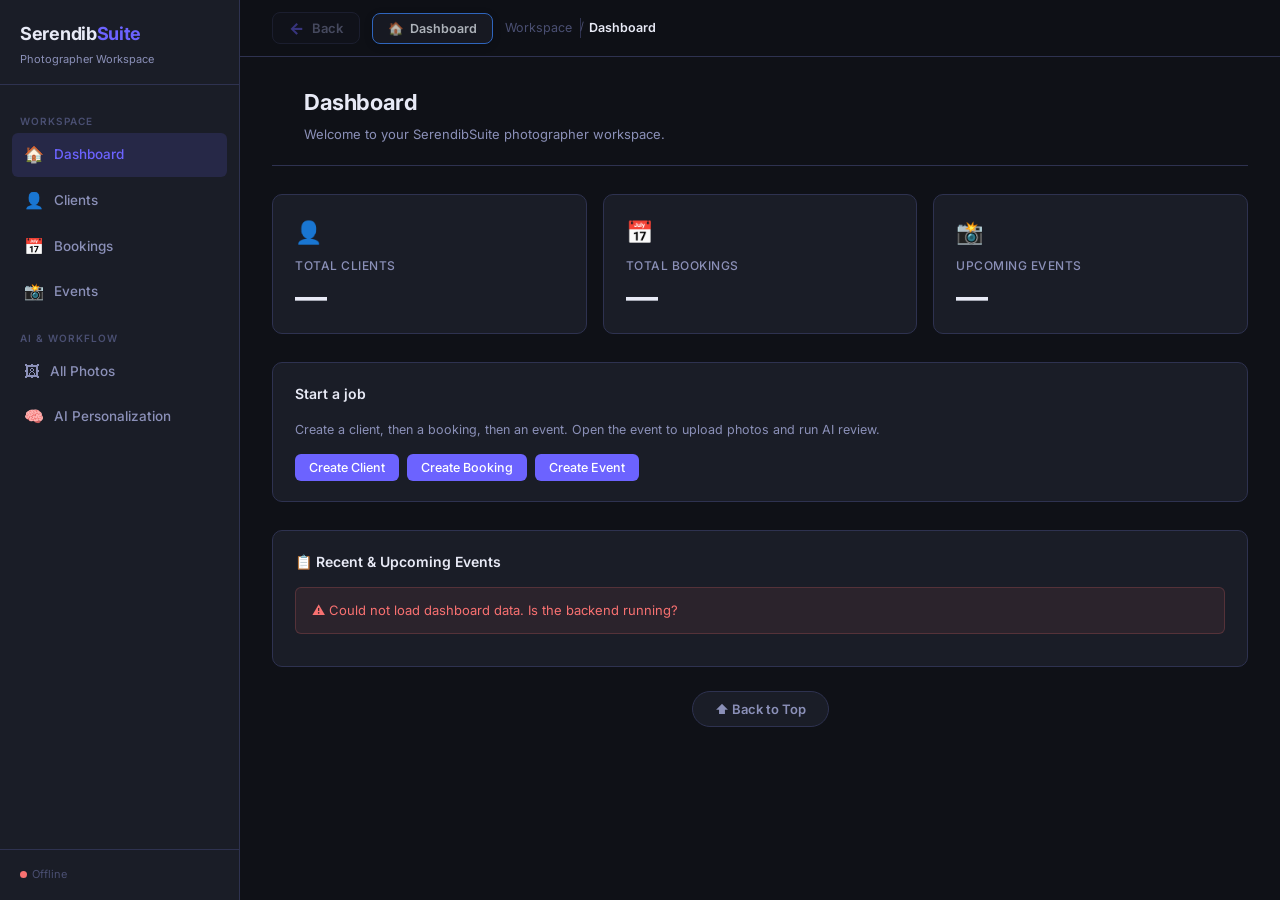
==== commit e70208e4: "fix: remove stray closing brace in app.js and bump cache buster" ====
--- a/frontend/index.html
+++ b/frontend/index.html
@@ -927,7 +927,7 @@
 </script>
 
 <!-- Main application logic (ES module) with cache-busting -->
-<script type="module" src="js/app.js?v=20261008_10"></script>
+<script type="module" src="js/app.js?v=20261008_11"></script>
 
 </body>
 </html>
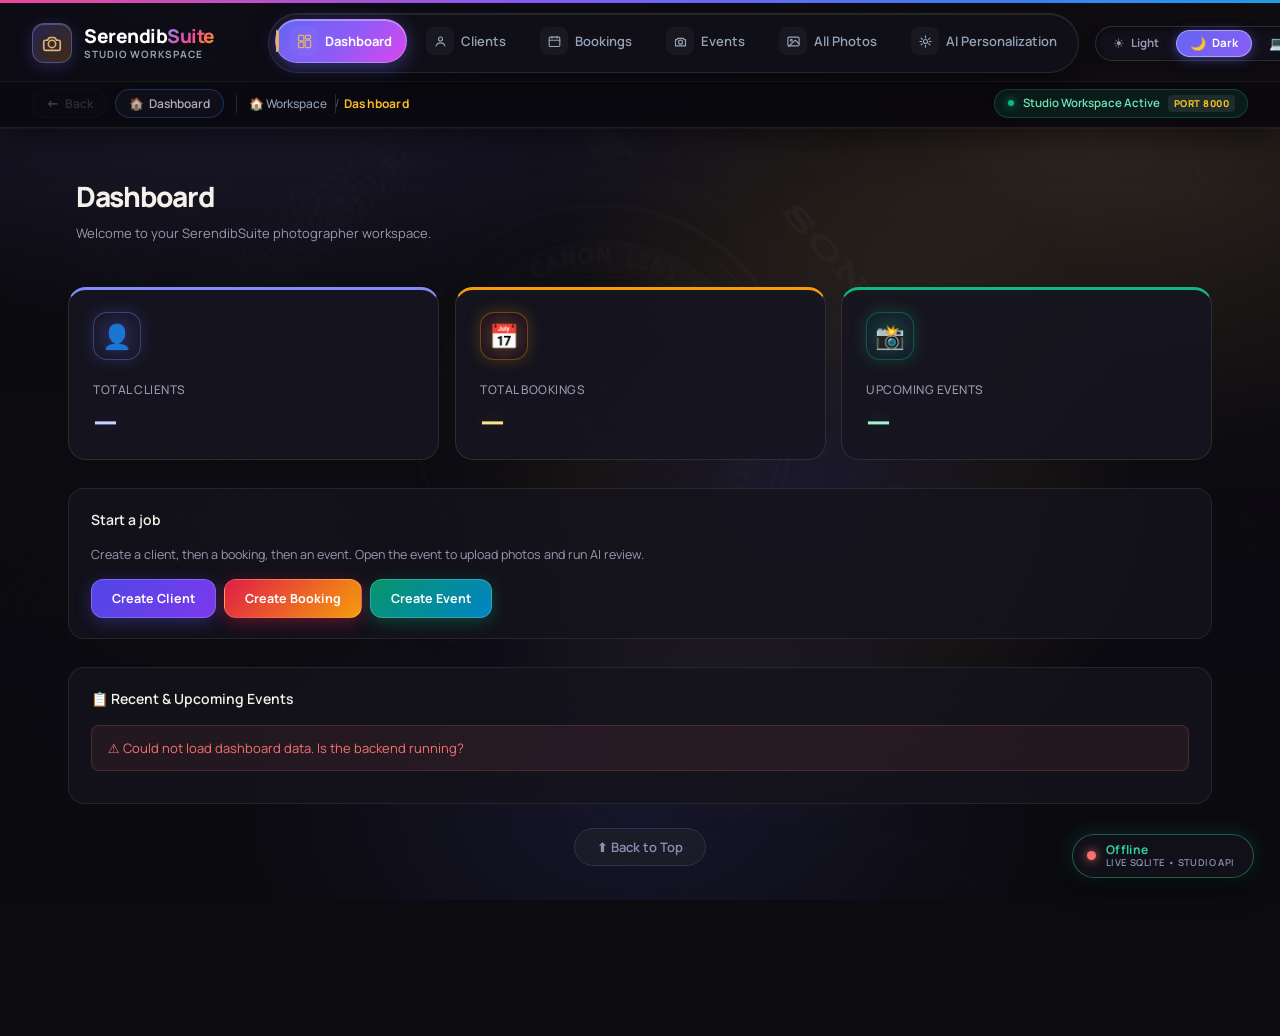
==== commit 32a35029: "feat(ui): overhaul luxury studio header with centered navigation, instant theme switching, high-cont" ====
--- a/frontend/index.html
+++ b/frontend/index.html
@@ -10,94 +10,438 @@
           content="SerendibSuite: a professional dashboard for event photographers to manage clients, bookings, events and AI-assisted photo curation." />
 
     <!-- Stylesheet with cache-busting -->
-    <link rel="stylesheet" href="css/style.css?v=20261008_10" />
+    <link rel="stylesheet" href="css/style.css?v=20261011_theme" />
+
+    <!-- Immediate theme initializer to prevent flash of wrong theme -->
+    <script>
+        (function() {
+            function updateThemeDOM(pref) {
+                try {
+                    let eff = pref;
+                    if (pref === 'system') {
+                        eff = window.matchMedia('(prefers-color-scheme: dark)').matches ? 'dark' : 'light';
+                    }
+                    document.documentElement.classList.add('theme-switching');
+                    document.documentElement.setAttribute('data-theme', eff);
+                    document.documentElement.setAttribute('data-theme-preference', pref);
+
+                    document.querySelectorAll('.theme-segment').forEach(btn => {
+                        const val = btn.getAttribute('data-theme-val');
+                        if (val === pref) {
+                            btn.classList.add('active');
+                            btn.setAttribute('aria-checked', 'true');
+                        } else {
+                            btn.classList.remove('active');
+                            btn.setAttribute('aria-checked', 'false');
+                        }
+                    });
+                    void document.documentElement.offsetHeight;
+                    requestAnimationFrame(() => {
+                        requestAnimationFrame(() => {
+                            document.documentElement.classList.remove('theme-switching');
+                        });
+                    });
+                } catch(e) {}
+            }
+
+            window.setTheme = function(t) {
+                try {
+                    localStorage.setItem('serendib_theme', t);
+                } catch(e) {}
+                updateThemeDOM(t);
+            };
+
+            const saved = (function() {
+                try { return localStorage.getItem('serendib_theme') || 'dark'; } catch(e) { return 'dark'; }
+            })();
+            updateThemeDOM(saved);
+
+            window.addEventListener('DOMContentLoaded', () => {
+                const cur = (function() {
+                    try { return localStorage.getItem('serendib_theme') || 'dark'; } catch(e) { return 'dark'; }
+                })();
+                updateThemeDOM(cur);
+            });
+        })();
+    </script>
 
     <style>
-        /* Essential layout for Top Navigation Bar */
-        .top-nav-bar {
-            display: flex;
-            align-items: center;
-            justify-content: space-between;
-            padding: 12px 32px;
-            border-bottom: 1px solid #2e3250;
-            background: rgba(15, 17, 23, 0.95);
-            backdrop-filter: blur(10px);
+        /* ==========================================================================
+           SerendibSuite — Photography Workspace Design & Motion System
+           ========================================================================== */
+
+        /* Master Page Layout Override */
+        body {
+            display: flex !important;
+            flex-direction: column !important;
+            overflow-x: hidden !important;
+            overflow-y: auto !important;
+            min-height: 100vh !important;
+            background-color: #0c0b10 !important;
+            position: relative;
+        }
+
+        /* --------------------------------------------------------------------------
+           Ambient Real Photography Animated Background
+           -------------------------------------------------------------------------- */
+        .app-ambient-bg {
+            position: fixed;
+            inset: 0;
+            pointer-events: none;
+            z-index: 0;
+            overflow: hidden;
+        }
+        .ambient-photo {
+            position: absolute;
+            inset: -40px;
+            background-image: url('images/bg-photography.jpg');
+            background-size: cover;
+            background-position: center 25%;
+            background-repeat: no-repeat;
+            opacity: 0.22;
+            filter: saturate(1.25) contrast(1.18) brightness(0.95);
+            animation: ambientKenBurns 34s ease-in-out infinite alternate;
+            transform-origin: center center;
+            will-change: transform;
+        }
+        @keyframes ambientKenBurns {
+            0% {
+                transform: scale(1) translate(0, 0);
+            }
+            50% {
+                transform: scale(1.06) translate(-14px, -10px);
+            }
+            100% {
+                transform: scale(1.10) translate(12px, 8px);
+            }
+        }
+        .ambient-gradient-overlay {
+            position: absolute;
+            inset: 0;
+            background:
+                radial-gradient(1200px 700px at 20% -10%, rgba(139, 124, 255, 0.22), transparent 60%),
+                radial-gradient(1000px 600px at 85% 15%, rgba(226, 179, 106, 0.16), transparent 55%),
+                radial-gradient(800px 500px at 50% 90%, rgba(99, 102, 241, 0.12), transparent 50%),
+                linear-gradient(180deg, rgba(12, 11, 16, 0.82) 0%, rgba(12, 11, 16, 0.90) 45%, rgba(12, 11, 16, 0.96) 100%);
+        }
+        .ambient-shutter-glow {
+            position: absolute;
+            width: 700px;
+            height: 700px;
+            border-radius: 50%;
+            background: radial-gradient(circle, rgba(139, 124, 255, 0.12) 0%, rgba(226, 179, 106, 0.05) 45%, transparent 70%);
+            top: 15%;
+            right: 10%;
+            animation: shutterApertureGlow 18s ease-in-out infinite alternate;
+            pointer-events: none;
+        }
+        @keyframes shutterApertureGlow {
+            0% {
+                transform: scale(0.9) translate(0, 0);
+                opacity: 0.45;
+            }
+            50% {
+                transform: scale(1.18) translate(-30px, 20px);
+                opacity: 0.8;
+            }
+            100% {
+                transform: scale(1.02) translate(25px, -20px);
+                opacity: 0.55;
+            }
+        }
+
+        /* Desktop Layout: Hide left sidebar & widen workspace to full widescreen */
+        @media (min-width: 1025px) {
+            .sidebar {
+                display: none !important;
+            }
+            .sidebar-backdrop {
+                display: none !important;
+            }
+            .btn-mobile-menu {
+                display: none !important;
+            }
+            .main-content {
+                margin-left: 0 !important;
+                width: 100% !important;
+                max-width: 1540px !important;
+                margin: 0 auto !important;
+                padding: 24px 32px 80px !important;
+                height: auto !important;
+                min-height: calc(100vh - 120px) !important;
+                overflow-y: visible !important;
+                position: relative;
+                z-index: 2;
+            }
+        }
+
+        /* --------------------------------------------------------------------------
+           Master Studio Topbar (Glassmorphic Top Navigation Header)
+           -------------------------------------------------------------------------- */
+        .studio-topbar {
             position: sticky;
             top: 0;
-            z-index: 95;
-        }
-        .top-nav-left {
+            z-index: 1000;
+            width: 100%;
+            background: rgba(12, 11, 16, 0.88);
+            backdrop-filter: blur(24px) saturate(1.4);
+            -webkit-backdrop-filter: blur(24px) saturate(1.4);
+            border-bottom: 1px solid rgba(255, 255, 255, 0.08);
+            box-shadow: 0 10px 30px rgba(0, 0, 0, 0.5), 0 1px 0 rgba(255, 255, 255, 0.05);
+            transition: transform 0.2s ease, box-shadow 0.2s ease;
+        }
+
+        /* Shimmer animated accent line along top border */
+        .topbar-shimmer {
+            height: 3px;
+            width: 100%;
+            background: linear-gradient(
+                90deg,
+                #ec4899 0%,
+                #8b5cf6 20%,
+                #3b82f6 40%,
+                #06b6d4 60%,
+                #10b981 80%,
+                #f59e0b 90%,
+                #ec4899 100%
+            );
+            background-size: 200% 100%;
+            animation: shimmerSlide 4.5s linear infinite;
+        }
+
+        @keyframes shimmerSlide {
+            0% { background-position: 200% 0; }
+            100% { background-position: -200% 0; }
+        }
+
+        /* Tier 1: Main Header Row (Brand Left | 6 Functions Center | Theme Modes Right) */
+        .topbar-row {
+            display: flex;
+            align-items: center;
+            justify-content: space-between;
+            padding: 10px 32px 8px;
+            gap: 16px;
+            position: relative;
+        }
+
+        /* Brand (Left) */
+        .top-brand {
+            display: flex;
+            align-items: center;
+            gap: 12px;
+            cursor: pointer;
+            user-select: none;
+            text-decoration: none;
+            transition: transform 0.2s cubic-bezier(0.16, 1, 0.3, 1);
+            flex-shrink: 0;
+            min-width: 220px;
+        }
+        .top-brand:hover {
+            transform: translateY(-1px) scale(1.01);
+        }
+        .top-brand .brand-mark {
+            width: 40px;
+            height: 40px;
+            border-radius: 12px;
+            background: linear-gradient(135deg, rgba(99, 102, 241, 0.28), rgba(245, 158, 11, 0.22));
+            border: 1px solid rgba(129, 140, 248, 0.4);
+            display: flex;
+            align-items: center;
+            justify-content: center;
+            color: #fbbf24;
+            box-shadow: 0 4px 16px rgba(99, 102, 241, 0.25), inset 0 1px 0 rgba(255, 255, 255, 0.2);
+            animation: brandGlow 4s ease-in-out infinite;
+        }
+        .top-brand .brand-mark svg {
+            width: 22px;
+            height: 22px;
+        }
+        @keyframes brandGlow {
+            0%, 100% { box-shadow: 0 4px 16px rgba(99, 102, 241, 0.25); border-color: rgba(129, 140, 248, 0.4); }
+            50% { box-shadow: 0 4px 22px rgba(245, 158, 11, 0.35); border-color: rgba(245, 158, 11, 0.6); }
+        }
+        .brand-text-block {
+            display: flex;
+            flex-direction: column;
+        }
+        .brand-title {
+            font-size: 19px;
+            font-weight: 800;
+            letter-spacing: -0.5px;
+            color: #ffffff;
+            line-height: 1.15;
+            display: flex;
+            align-items: center;
+        }
+        .brand-gradient-text {
+            background: linear-gradient(135deg, #818cf8 0%, #ec4899 50%, #f59e0b 100%);
+            -webkit-background-clip: text;
+            -webkit-text-fill-color: transparent;
+            font-weight: 900;
+        }
+        .brand-badge {
+            font-size: 10px;
+            font-weight: 700;
+            text-transform: uppercase;
+            letter-spacing: 0.9px;
+            color: #94a3b8;
+            line-height: 1.2;
+            margin-top: 1px;
+        }
+
+        /* Center Horizontal Navigation Deck (Udama Madhata) */
+        .top-nav-center {
+            display: flex;
+            align-items: center;
+            justify-content: center;
+            flex: 1;
+            max-width: 860px;
+        }
+        .top-nav-menu {
+            display: inline-flex;
+            align-items: center;
+            gap: 4px;
+            background: rgba(18, 17, 26, 0.88);
+            padding: 5px 6px;
+            border-radius: 999px;
+            border: 1px solid rgba(255, 255, 255, 0.1);
+            box-shadow: 0 8px 24px rgba(0, 0, 0, 0.45), inset 0 1px 0 rgba(255, 255, 255, 0.08);
+            backdrop-filter: blur(16px);
+            -webkit-backdrop-filter: blur(16px);
+        }
+        .top-nav-menu .nav-link {
+            display: inline-flex;
+            align-items: center;
+            gap: 7px;
+            padding: 7px 14px;
+            border-radius: 999px;
+            font-size: 13px;
+            font-weight: 600;
+            color: #94a3b8;
+            text-decoration: none;
+            transition: all 0.2s cubic-bezier(0.16, 1, 0.3, 1);
+            white-space: nowrap;
+            position: relative;
+            border: 1px solid transparent;
+        }
+        .top-nav-menu .nav-link .nav-icon {
+            display: inline-flex;
+            align-items: center;
+            justify-content: center;
+            transition: transform 0.2s ease;
+        }
+        .top-nav-menu .nav-link .nav-icon svg {
+            width: 15px;
+            height: 15px;
+            stroke: currentColor;
+            display: block;
+        }
+        .top-nav-menu .nav-link:hover {
+            color: #ffffff;
+            background: rgba(255, 255, 255, 0.08);
+            transform: translateY(-1px);
+        }
+        .top-nav-menu .nav-link:hover .nav-icon {
+            transform: scale(1.12);
+        }
+        .top-nav-menu .nav-link.active {
+            color: #ffffff !important;
+            background: linear-gradient(135deg, #6366f1 0%, #8b5cf6 50%, #d946ef 100%) !important;
+            border-color: rgba(255, 255, 255, 0.28) !important;
+            box-shadow: 0 4px 18px rgba(99, 102, 241, 0.45), inset 0 1px 0 rgba(255, 255, 255, 0.35) !important;
+            font-weight: 700 !important;
+        }
+        .top-nav-menu .nav-link.active .nav-icon {
+            transform: scale(1.08);
+        }
+
+        /* Top Right Actions Hub (Dakunu Patte Uda: Light/Dark/System) */
+        .top-actions-hub {
+            display: flex;
+            align-items: center;
+            justify-content: flex-end;
+            gap: 12px;
+            flex-shrink: 0;
+            min-width: 220px;
+        }
+
+        /* Tier 2: Sub-row (Serendibsuite ekata pahalin wamata: Back buttons + Breadcrumbs) */
+        .topbar-subrow {
+            padding: 7px 32px 9px;
+            display: flex;
+            align-items: center;
+            justify-content: space-between;
+            gap: 16px;
+            border-top: 1px solid rgba(255, 255, 255, 0.06);
+            background: rgba(10, 9, 14, 0.55);
+        }
+        .subrow-left {
             display: flex;
             align-items: center;
             gap: 12px;
             flex-wrap: wrap;
         }
+        .nav-history-hub {
+            display: inline-flex;
+            align-items: center;
+            gap: 8px;
+        }
         .btn-top-back {
             display: inline-flex;
             align-items: center;
-            gap: 8px;
-            background: #1a1d27;
+            gap: 6px;
+            background: rgba(22, 20, 31, 0.85);
+            color: #e2e8f0;
+            border: 1px solid rgba(139, 124, 255, 0.4);
+            padding: 5px 13px;
+            border-radius: 999px;
+            font-size: 12px;
+            font-weight: 600;
+            cursor: pointer;
+            transition: all 0.2s cubic-bezier(0.16, 1, 0.3, 1);
+            box-shadow: 0 2px 6px rgba(0, 0, 0, 0.2);
+        }
+        .btn-top-back:hover:not(:disabled) {
+            background: #6366f1;
             color: #ffffff;
-            border: 1.5px solid #6c63ff;
-            padding: 7px 16px;
-            border-radius: 8px;
+            border-color: #818cf8;
+            transform: translateY(-1px);
+            box-shadow: 0 4px 14px rgba(99, 102, 241, 0.4);
+        }
+        .btn-top-back:disabled, .btn-top-back.disabled {
+            opacity: 0.35;
+            cursor: not-allowed;
+            border-color: rgba(255, 255, 255, 0.08);
+            color: #64748b;
+            background: rgba(18, 17, 26, 0.5);
+            box-shadow: none;
+            transform: none;
+        }
+        .btn-top-back .back-arrow {
             font-size: 13px;
+            font-weight: 800;
+            line-height: 1;
+            color: #a5b4fc;
+        }
+        .btn-top-back:hover:not(:disabled) .back-arrow {
+            color: #ffffff;
+        }
+        .btn-top-prev-badge {
+            display: inline-flex;
+            align-items: center;
+            gap: 6px;
+            background: rgba(99, 102, 241, 0.15);
+            color: #c7d2fe;
+            border: 1px solid rgba(99, 102, 241, 0.4);
+            padding: 5px 12px;
+            border-radius: 999px;
+            font-size: 11.5px;
             font-weight: 600;
             cursor: pointer;
             transition: all 0.2s ease;
-            box-shadow: 0 2px 8px rgba(0, 0, 0, 0.3);
-        }
-        .btn-top-back:hover:not(:disabled) {
-            background: #6c63ff;
-            color: #ffffff;
-            transform: translateX(-3px);
-            box-shadow: 0 4px 14px rgba(108, 99, 255, 0.4);
-        }
-        .btn-top-back:disabled, .btn-top-back.disabled {
-            opacity: 0.45;
-            cursor: not-allowed;
-            border-color: #2e3250;
-            color: #8b90b8;
-            background: #151722;
-            box-shadow: none;
-            transform: none;
-        }
-        .btn-top-back .back-arrow {
-            font-size: 16px;
-            font-weight: 800;
-            line-height: 1;
-            color: #6c63ff;
-        }
-        .btn-top-back:hover:not(:disabled) .back-arrow {
-            color: #ffffff;
-        }
-        .btn-top-back .back-dest {
-            color: #8b90b8;
-            font-size: 12px;
-            font-weight: 500;
-            border-left: 1px solid rgba(255, 255, 255, 0.15);
-            padding-left: 8px;
-            margin-left: 4px;
-        }
-        .btn-top-back:hover:not(:disabled) .back-dest {
-            color: rgba(255, 255, 255, 0.9);
-        }
-        .btn-top-prev-badge {
-            display: inline-flex;
-            align-items: center;
-            gap: 6px;
-            background: rgba(99, 102, 241, 0.14);
-            color: #c7d2fe;
-            border: 1px solid rgba(99, 102, 241, 0.4);
-            padding: 7px 14px;
-            border-radius: 8px;
-            font-size: 12.5px;
-            font-weight: 600;
-            cursor: pointer;
-            transition: all 0.2s ease;
         }
         .btn-top-prev-badge:hover:not(:disabled) {
-            background: rgba(99, 102, 241, 0.28);
+            background: rgba(99, 102, 241, 0.3);
             border-color: #818cf8;
             color: #ffffff;
             transform: translateY(-1px);
@@ -108,51 +452,461 @@
         .btn-top-dashboard {
             display: inline-flex;
             align-items: center;
-            gap: 6px;
-            background: #1a1d27;
+            gap: 5px;
+            background: rgba(22, 20, 31, 0.85);
             color: #e2e8f0;
-            border: 1.5px solid #3b82f6;
-            padding: 7px 15px;
-            border-radius: 8px;
-            font-size: 12.5px;
+            border: 1px solid rgba(59, 130, 246, 0.4);
+            padding: 5px 13px;
+            border-radius: 999px;
+            font-size: 12px;
             font-weight: 600;
             cursor: pointer;
-            transition: all 0.2s ease;
-            box-shadow: 0 2px 8px rgba(0, 0, 0, 0.25);
+            transition: all 0.2s cubic-bezier(0.16, 1, 0.3, 1);
+            box-shadow: 0 2px 6px rgba(0, 0, 0, 0.2);
         }
         .btn-top-dashboard:hover {
-            background: #3b82f6;
+            background: #2563eb;
             color: #ffffff;
             border-color: #3b82f6;
+            transform: translateY(-1px);
+            box-shadow: 0 4px 14px rgba(37, 99, 235, 0.4);
+        }
+        .btn-mobile-menu {
+            display: none;
+            align-items: center;
+            justify-content: center;
+            background: rgba(26, 29, 39, 0.9);
+            color: #ffffff;
+            border: 1px solid rgba(255, 255, 255, 0.15);
+            width: 36px;
+            height: 36px;
+            border-radius: 8px;
+            font-size: 18px;
+            cursor: pointer;
+            transition: all 0.2s ease;
+        }
+        .btn-mobile-menu:hover {
+            background: rgba(139, 124, 255, 0.2);
+            border-color: #8b7cff;
+        }
+        .subrow-separator {
+            width: 1px;
+            height: 18px;
+            background: rgba(255, 255, 255, 0.12);
+        }
+        .breadcrumbs {
+            display: inline-flex;
+            align-items: center;
+            gap: 8px;
+            font-size: 12px;
+            color: #8b90b8;
+            font-weight: 500;
+        }
+        .bc-home {
+            color: #94a3b8;
+            transition: color 0.2s ease;
+            cursor: pointer;
+        }
+        .bc-home:hover {
+            color: #ffffff;
+        }
+        .bc-divider {
+            color: #475569;
+            font-size: 11px;
+        }
+        .bc-current {
+            color: #fbbf24;
+            font-weight: 700;
+            letter-spacing: 0.2px;
+        }
+        .subrow-right {
+            display: inline-flex;
+            align-items: center;
+            gap: 10px;
+        }
+        .studio-live-pill {
+            display: inline-flex;
+            align-items: center;
+            gap: 8px;
+            padding: 4px 12px;
+            border-radius: 999px;
+            background: rgba(16, 185, 129, 0.1);
+            border: 1px solid rgba(16, 185, 129, 0.28);
+            font-size: 11.5px;
+            color: #6ee7b7;
+            font-weight: 600;
+            box-shadow: 0 2px 8px rgba(0, 0, 0, 0.2);
+        }
+        .studio-pulse-ring {
+            display: inline-flex;
+            align-items: center;
+            justify-content: center;
+            width: 8px;
+            height: 8px;
+        }
+        .pulse-core {
+            width: 6px;
+            height: 6px;
+            border-radius: 50%;
+            background: #10b981;
+            box-shadow: 0 0 8px #10b981;
+        }
+        .studio-pill-tag {
+            font-size: 9.5px;
+            padding: 1px 6px;
+            border-radius: 4px;
+            background: rgba(255, 255, 255, 0.08);
+            color: #fbbf24;
+            font-weight: 800;
+            letter-spacing: 0.5px;
+        }
+
+        /* --------------------------------------------------------------------------
+           Elevated Card & Section Motion System (Beautiful Animations)
+           -------------------------------------------------------------------------- */
+        @keyframes sectionFadeUp {
+            0% {
+                opacity: 0;
+                transform: translateY(16px);
+                filter: blur(4px);
+            }
+            100% {
+                opacity: 1;
+                transform: translateY(0);
+                filter: blur(0);
+            }
+        }
+        .section.active {
+            animation: sectionFadeUp 0.38s cubic-bezier(0.16, 1, 0.3, 1) both;
+        }
+
+        @keyframes cardSlideIn {
+            0% {
+                opacity: 0;
+                transform: translateY(14px) scale(0.98);
+            }
+            100% {
+                opacity: 1;
+                transform: translateY(0) scale(1);
+            }
+        }
+
+        .section.active .stat-card:nth-child(1) { animation: cardSlideIn 0.35s cubic-bezier(0.16, 1, 0.3, 1) 0.03s both; }
+        .section.active .stat-card:nth-child(2) { animation: cardSlideIn 0.35s cubic-bezier(0.16, 1, 0.3, 1) 0.08s both; }
+        .section.active .stat-card:nth-child(3) { animation: cardSlideIn 0.35s cubic-bezier(0.16, 1, 0.3, 1) 0.13s both; }
+
+        .stat-card {
+            position: relative;
+            overflow: hidden;
+            background: rgba(22, 21, 32, 0.88) !important;
+            backdrop-filter: blur(16px) saturate(1.3) !important;
+            -webkit-backdrop-filter: blur(16px) saturate(1.3) !important;
+            border: 1px solid rgba(255, 255, 255, 0.10) !important;
+            border-radius: 18px !important;
+            padding: 22px 24px !important;
+            transition: transform 0.28s cubic-bezier(0.16, 1, 0.3, 1), box-shadow 0.28s ease, border-color 0.28s ease !important;
+        }
+
+        /* Stat Card 1 - Clients: Royal Indigo / Violet */
+        .stat-card:nth-child(1) {
+            border-top: 3.5px solid #818cf8 !important;
+        }
+        .stat-card:nth-child(1) .stat-icon {
+            background: radial-gradient(circle, rgba(99, 102, 241, 0.3) 0%, rgba(99, 102, 241, 0.08) 70%);
+            border: 1px solid rgba(129, 140, 248, 0.35);
+            color: #a5b4fc;
+            box-shadow: 0 0 16px rgba(99, 102, 241, 0.25);
+        }
+        .stat-card:nth-child(1) .stat-value {
+            color: #c7d2fe !important;
+            text-shadow: 0 0 20px rgba(99, 102, 241, 0.3);
+        }
+        .stat-card:nth-child(1):hover {
+            border-color: rgba(129, 140, 248, 0.6) !important;
+            box-shadow: 0 16px 36px rgba(0, 0, 0, 0.5), 0 0 30px rgba(99, 102, 241, 0.28) !important;
+        }
+
+        /* Stat Card 2 - Bookings: Sunset Amber / Rose */
+        .stat-card:nth-child(2) {
+            border-top: 3.5px solid #f59e0b !important;
+        }
+        .stat-card:nth-child(2) .stat-icon {
+            background: radial-gradient(circle, rgba(245, 158, 11, 0.3) 0%, rgba(244, 63, 94, 0.08) 70%);
+            border: 1px solid rgba(245, 158, 11, 0.35);
+            color: #fcd34d;
+            box-shadow: 0 0 16px rgba(245, 158, 11, 0.25);
+        }
+        .stat-card:nth-child(2) .stat-value {
+            color: #fde68a !important;
+            text-shadow: 0 0 20px rgba(245, 158, 11, 0.3);
+        }
+        .stat-card:nth-child(2):hover {
+            border-color: rgba(245, 158, 11, 0.6) !important;
+            box-shadow: 0 16px 36px rgba(0, 0, 0, 0.5), 0 0 30px rgba(245, 158, 11, 0.28) !important;
+        }
+
+        /* Stat Card 3 - Upcoming Events: Emerald / Electric Cyan */
+        .stat-card:nth-child(3) {
+            border-top: 3.5px solid #10b981 !important;
+        }
+        .stat-card:nth-child(3) .stat-icon {
+            background: radial-gradient(circle, rgba(16, 185, 129, 0.3) 0%, rgba(6, 182, 212, 0.08) 70%);
+            border: 1px solid rgba(16, 185, 129, 0.35);
+            color: #6ee7b7;
+            box-shadow: 0 0 16px rgba(16, 185, 129, 0.25);
+        }
+        .stat-card:nth-child(3) .stat-value {
+            color: #a7f3d0 !important;
+            text-shadow: 0 0 20px rgba(16, 185, 129, 0.3);
+        }
+        .stat-card:nth-child(3):hover {
+            border-color: rgba(16, 185, 129, 0.6) !important;
+            box-shadow: 0 16px 36px rgba(0, 0, 0, 0.5), 0 0 30px rgba(16, 185, 129, 0.28) !important;
+        }
+
+        .stat-icon {
+            width: 48px;
+            height: 48px;
+            display: flex;
+            align-items: center;
+            justify-content: center;
+            border-radius: 14px;
+            font-size: 24px;
+            margin-bottom: 14px;
+            transition: transform 0.25s ease;
+        }
+        .stat-card:hover .stat-icon {
+            transform: scale(1.1) rotate(4deg);
+        }
+
+        /* Distinct vibrant colors for AI Personalization stat cards */
+        #personalization-stat-cards .stat-card:nth-child(1) {
+            border-top: 3.5px solid #06b6d4 !important;
+        }
+        #personalization-stat-cards .stat-card:nth-child(1) .stat-icon {
+            background: radial-gradient(circle, rgba(6, 182, 212, 0.3) 0%, rgba(6, 182, 212, 0.08) 70%);
+            border: 1px solid rgba(6, 182, 212, 0.4);
+            color: #67e8f9;
+        }
+        #personalization-stat-cards .stat-card:nth-child(1) .stat-value {
+            color: #a5f3fc !important;
+        }
+
+        #personalization-stat-cards .stat-card:nth-child(2) {
+            border-top: 3.5px solid #f59e0b !important;
+        }
+        #personalization-stat-cards .stat-card:nth-child(2) .stat-icon {
+            background: radial-gradient(circle, rgba(245, 158, 11, 0.3) 0%, rgba(245, 158, 11, 0.08) 70%);
+            border: 1px solid rgba(245, 158, 11, 0.4);
+            color: #fcd34d;
+        }
+        #personalization-stat-cards .stat-card:nth-child(2) .stat-value {
+            color: #fde68a !important;
+        }
+
+        #personalization-stat-cards .stat-card:nth-child(3) {
+            border-top: 3.5px solid #10b981 !important;
+        }
+        #personalization-stat-cards .stat-card:nth-child(3) .stat-icon {
+            background: radial-gradient(circle, rgba(16, 185, 129, 0.3) 0%, rgba(16, 185, 129, 0.08) 70%);
+            border: 1px solid rgba(16, 185, 129, 0.4);
+            color: #6ee7b7;
+        }
+        #personalization-stat-cards .stat-card:nth-child(3) .stat-value {
+            color: #a7f3d0 !important;
+        }
+
+        #personalization-stat-cards .stat-card:nth-child(4) {
+            border-top: 3.5px solid #ec4899 !important;
+        }
+        #personalization-stat-cards .stat-card:nth-child(4) .stat-icon {
+            background: radial-gradient(circle, rgba(236, 72, 153, 0.3) 0%, rgba(236, 72, 153, 0.08) 70%);
+            border: 1px solid rgba(236, 72, 153, 0.4);
+            color: #f472b6;
+        }
+        #personalization-stat-cards .stat-card:nth-child(4) .stat-value {
+            color: #fbcfe8 !important;
+        }
+
+        .widget, .create-panel, .table-wrapper {
+            border-radius: 16px !important;
+            border: 1px solid rgba(255, 255, 255, 0.08) !important;
+            background: rgba(21, 20, 28, 0.84) !important;
+            backdrop-filter: blur(14px) saturate(1.2) !important;
+            -webkit-backdrop-filter: blur(14px) saturate(1.2) !important;
+            transition: transform 0.28s cubic-bezier(0.16, 1, 0.3, 1), box-shadow 0.28s ease, border-color 0.28s ease !important;
+        }
+        .widget:hover, .create-panel:hover {
+            border-color: rgba(139, 124, 255, 0.35) !important;
+            box-shadow: 0 16px 36px rgba(0, 0, 0, 0.45) !important;
+        }
+
+        /* Micro-interactions on buttons */
+        .btn-open, .btn-primary {
+            transition: all 0.2s cubic-bezier(0.16, 1, 0.3, 1) !important;
+        }
+        .btn-open:hover, .btn-primary:hover {
+            transform: translateY(-2px) !important;
+            box-shadow: 0 6px 20px rgba(108, 99, 255, 0.35) !important;
+        }
+        .btn-open:active, .btn-primary:active {
+            transform: translateY(0) !important;
+        }
+
+        /* Vibrant Action Buttons on Dashboard */
+        #dash-goto-client {
+            background: linear-gradient(135deg, #4f46e5 0%, #7c3aed 100%) !important;
+            color: #ffffff !important;
+            border: 1px solid rgba(255, 255, 255, 0.2) !important;
+            padding: 10px 20px !important;
+            border-radius: 12px !important;
+            font-weight: 700 !important;
+            box-shadow: 0 4px 16px rgba(79, 70, 229, 0.38) !important;
+        }
+        #dash-goto-client:hover {
+            transform: translateY(-2.5px) !important;
+            box-shadow: 0 8px 24px rgba(79, 70, 229, 0.55) !important;
+            background: linear-gradient(135deg, #4338ca 0%, #6d28d9 100%) !important;
+        }
+
+        #dash-goto-booking {
+            background: linear-gradient(135deg, #e11d48 0%, #f59e0b 100%) !important;
+            color: #ffffff !important;
+            border: 1px solid rgba(255, 255, 255, 0.2) !important;
+            padding: 10px 20px !important;
+            border-radius: 12px !important;
+            font-weight: 700 !important;
+            box-shadow: 0 4px 16px rgba(225, 29, 72, 0.38) !important;
+        }
+        #dash-goto-booking:hover {
+            transform: translateY(-2.5px) !important;
+            box-shadow: 0 8px 24px rgba(225, 29, 72, 0.55) !important;
+            background: linear-gradient(135deg, #be123c 0%, #d97706 100%) !important;
+        }
+
+        #dash-goto-event {
+            background: linear-gradient(135deg, #059669 0%, #0284c7 100%) !important;
+            color: #ffffff !important;
+            border: 1px solid rgba(255, 255, 255, 0.2) !important;
+            padding: 10px 20px !important;
+            border-radius: 12px !important;
+            font-weight: 700 !important;
+            box-shadow: 0 4px 16px rgba(5, 150, 105, 0.38) !important;
+        }
+        #dash-goto-event:hover {
+            transform: translateY(-2.5px) !important;
+            box-shadow: 0 8px 24px rgba(5, 150, 105, 0.55) !important;
+            background: linear-gradient(135deg, #047857 0%, #0369a1 100%) !important;
+        }
+
+        /* Table Row Smooth Hover */
+        tbody tr {
+            transition: background-color 0.2s ease, transform 0.2s ease;
+        }
+        tbody tr:hover {
+            background-color: rgba(139, 124, 255, 0.08) !important;
+        }
+
+        /* --------------------------------------------------------------------------
+           Floating Live Database Status Badge (Bottom Right Dock)
+           -------------------------------------------------------------------------- */
+        .bottom-status-dock {
+            position: fixed !important;
+            bottom: 22px !important;
+            right: 26px !important;
+            z-index: 9998 !important;
+            display: flex;
+            align-items: center;
+            pointer-events: auto;
+            animation: bottomPillSlideIn 0.55s cubic-bezier(0.16, 1, 0.3, 1) both;
+        }
+        @keyframes bottomPillSlideIn {
+            from {
+                opacity: 0;
+                transform: translateY(18px) scale(0.95);
+            }
+            to {
+                opacity: 1;
+                transform: translateY(0) scale(1);
+            }
+        }
+        .bottom-status-pill {
+            display: inline-flex;
+            align-items: center;
+            gap: 10px;
+            background: rgba(18, 17, 26, 0.90) !important;
+            backdrop-filter: blur(20px) saturate(1.4) !important;
+            -webkit-backdrop-filter: blur(20px) saturate(1.4) !important;
+            border: 1.5px solid rgba(52, 211, 153, 0.4) !important;
+            padding: 8px 18px 8px 14px;
+            border-radius: 999px;
+            box-shadow: 0 8px 26px rgba(0, 0, 0, 0.6), 0 0 20px rgba(52, 211, 153, 0.2) !important;
+            transition: all 0.25s cubic-bezier(0.16, 1, 0.3, 1);
+            cursor: pointer;
+            user-select: none;
+        }
+        .bottom-status-pill:hover {
             transform: translateY(-2px);
-            box-shadow: 0 4px 14px rgba(59, 130, 246, 0.4);
-        }
-        .breadcrumbs {
+            border-color: rgba(52, 211, 153, 0.75) !important;
+            box-shadow: 0 12px 32px rgba(0, 0, 0, 0.7), 0 0 28px rgba(52, 211, 153, 0.35) !important;
+        }
+        .bottom-status-info {
             display: flex;
-            align-items: center;
-            gap: 8px;
-            font-size: 12.5px;
+            flex-direction: column;
+            line-height: 1.2;
+        }
+        .bottom-status-info .status-main,
+        .bottom-status-info #api-status-text {
+            font-size: 12px;
+            font-weight: 700;
+            color: #34d399;
+            letter-spacing: 0.3px;
+        }
+        .bottom-status-info .status-sub {
+            font-size: 9.5px;
+            font-weight: 600;
             color: #8b90b8;
-        }
-        .bc-home { color: #4a4f72; }
-        .bc-divider { color: #4a4f72; font-size: 11px; }
-        .bc-current { color: #e8eaf6; font-weight: 600; }
-
-        /* Floating Scroll to Top Button */
+            letter-spacing: 0.4px;
+            text-transform: uppercase;
+        }
+        .status-dot {
+            width: 9px;
+            height: 9px;
+            border-radius: 50%;
+            background: #34d399;
+            flex-shrink: 0;
+        }
+        .status-dot.online {
+            background: #34d399;
+            box-shadow: 0 0 12px #34d399;
+            animation: liveStatusPulse 2s infinite;
+        }
+        .status-dot.offline {
+            background: #f87171;
+            box-shadow: 0 0 10px #f87171;
+        }
+        @keyframes liveStatusPulse {
+            0% { box-shadow: 0 0 0 0 rgba(52, 211, 153, 0.75); }
+            70% { box-shadow: 0 0 0 8px rgba(52, 211, 153, 0); }
+            100% { box-shadow: 0 0 0 0 rgba(52, 211, 153, 0); }
+        }
+
+        /* Floating Scroll to Top Button (Stacked above bottom-right status pill) */
         .btn-scroll-top {
             position: fixed !important;
-            bottom: 30px !important;
-            right: 30px !important;
+            bottom: 78px !important;
+            right: 26px !important;
             z-index: 99999 !important;
             display: none;
             align-items: center;
             gap: 8px;
-            background: #1a1d27 !important;
+            background: rgba(26, 29, 39, 0.92) !important;
+            backdrop-filter: blur(16px) !important;
             color: #ffffff !important;
             border: 2px solid #6c63ff !important;
-            padding: 11px 20px !important;
+            padding: 10px 18px !important;
             border-radius: 50px !important;
-            font-size: 13.5px !important;
+            font-size: 13px !important;
             font-weight: 700 !important;
             cursor: pointer !important;
             box-shadow: 0 6px 20px rgba(0, 0, 0, 0.6), 0 0 15px rgba(108, 99, 255, 0.4) !important;
@@ -164,13 +918,13 @@
         .btn-scroll-top:hover {
             background: #6c63ff !important;
             color: #ffffff !important;
-            transform: translateY(-4px) !important;
+            transform: translateY(-3px) !important;
             box-shadow: 0 8px 25px rgba(108, 99, 255, 0.6) !important;
         }
         .btn-scroll-top .scroll-top-arrow {
-            font-size: 16px;
+            font-size: 15px;
             font-weight: 900;
-            color: #6c63ff;
+            color: #8b7cff;
             transition: transform 0.2s ease;
         }
         .btn-scroll-top:hover .scroll-top-arrow {
@@ -239,120 +993,788 @@
             animation: pulse 1.5s infinite;
             vertical-align: middle;
         }
+
+        /* Responsive Topbar Navigation (All functions stay visible, wrapping gracefully) */
+        @media (max-width: 1100px) {
+            .topbar-row {
+                flex-wrap: wrap;
+                padding: 10px 20px 8px;
+                gap: 12px;
+            }
+            .top-brand {
+                min-width: auto;
+            }
+            .top-actions-hub {
+                min-width: auto;
+            }
+            .top-nav-center {
+                order: 3;
+                width: 100%;
+                max-width: 100%;
+                margin-top: 4px;
+                justify-content: center;
+                overflow-x: auto;
+                padding-bottom: 2px;
+            }
+            .top-nav-menu {
+                flex-shrink: 0;
+            }
+            .topbar-subrow {
+                padding: 6px 20px 8px;
+            }
+        }
+
         @media (max-width: 768px) {
-            .top-nav-bar { padding: 10px 16px; }
-            .btn-scroll-top { bottom: 20px !important; right: 20px !important; padding: 9px 15px !important; font-size: 12px !important; }
+            .btn-mobile-menu {
+                display: inline-flex !important;
+            }
+            .top-nav-center {
+                justify-content: flex-start;
+                -webkit-overflow-scrolling: touch;
+            }
+            .top-nav-menu .nav-link {
+                padding: 6px 11px;
+                font-size: 11.5px;
+            }
+            .subrow-right {
+                display: none !important;
+            }
+            .topbar-subrow {
+                padding: 6px 14px 8px;
+            }
+        }
+        /* Completely Remove Sidebar — Pure Full-Screen Widescreen Studio */
+        .sidebar,
+        .sidebar-backdrop,
+        .btn-mobile-menu,
+        .btn-sidebar-close {
+            display: none !important;
+            visibility: hidden !important;
+            pointer-events: none !important;
+            width: 0 !important;
+            height: 0 !important;
+            opacity: 0 !important;
+        }
+
+        .main-content {
+            margin-left: 0 !important;
+            width: 100% !important;
+            max-width: 100% !important;
+            padding: 24px 36px 90px !important;
+            position: relative;
+            z-index: 2;
+        }
+
+        @media (max-width: 768px) {
+            .bottom-status-dock {
+                bottom: 14px !important;
+                right: 14px !important;
+            }
+            .btn-scroll-top {
+                bottom: 70px !important;
+                right: 14px !important;
+                padding: 9px 15px !important;
+            }
+        }
+
+        /* --------------------------------------------------------------------------
+           Theme Switcher Segmented Control (Light, Dark, System)
+           -------------------------------------------------------------------------- */
+        .theme-switcher {
+            display: inline-flex;
+            align-items: center;
+        }
+        .theme-segmented-bar {
+            display: inline-flex;
+            align-items: center;
+            background: rgba(20, 18, 28, 0.92);
+            border: 1.5px solid rgba(255, 255, 255, 0.12);
+            border-radius: 999px;
+            padding: 3px;
+            gap: 3px;
+            box-shadow: inset 0 2px 6px rgba(0, 0, 0, 0.5), 0 2px 10px rgba(0, 0, 0, 0.2);
+            transition: all 0.25s ease;
+        }
+        .theme-segment {
+            display: inline-flex;
+            align-items: center;
+            gap: 6px;
+            background: transparent;
+            border: 1px solid transparent;
+            color: #9b97b0;
+            padding: 6px 13px;
+            border-radius: 999px;
+            font-size: 12px;
+            font-weight: 700;
+            cursor: pointer;
+            transition: all 0.22s cubic-bezier(0.16, 1, 0.3, 1);
+            user-select: none;
+            line-height: 1;
+        }
+        .theme-segment:hover {
+            color: #ffffff;
+            background: rgba(255, 255, 255, 0.10);
+            transform: translateY(-1px);
+        }
+        /* Specific active colors per theme */
+        .theme-segment.active[data-theme-val="light"] {
+            background: linear-gradient(135deg, #f59e0b 0%, #fbbf24 100%) !important;
+            color: #171923 !important;
+            border-color: rgba(255, 255, 255, 0.4) !important;
+            box-shadow: 0 2px 12px rgba(245, 158, 11, 0.5) !important;
+        }
+        .theme-segment.active[data-theme-val="dark"] {
+            background: linear-gradient(135deg, #6366f1 0%, #8b5cf6 100%) !important;
+            color: #ffffff !important;
+            border-color: rgba(255, 255, 255, 0.4) !important;
+            box-shadow: 0 2px 12px rgba(99, 102, 241, 0.5) !important;
+        }
+        .theme-segment.active[data-theme-val="system"] {
+            background: linear-gradient(135deg, #06b6d4 0%, #3b82f6 100%) !important;
+            color: #ffffff !important;
+            border-color: rgba(255, 255, 255, 0.4) !important;
+            box-shadow: 0 2px 12px rgba(6, 182, 212, 0.5) !important;
+        }
+        .theme-seg-icon {
+            font-size: 13px;
+            display: inline-flex;
+            align-items: center;
+            justify-content: center;
+        }
+        .theme-seg-text {
+            font-size: 11.5px;
+            font-weight: 700;
+        }
+
+        .sidebar-theme-wrap {
+            padding: 16px 14px 20px;
+            border-top: 1px solid rgba(255, 255, 255, 0.08);
+            display: flex;
+            flex-direction: column;
+            gap: 8px;
+        }
+        .sidebar-theme-label {
+            font-size: 11px;
+            font-weight: 700;
+            text-transform: uppercase;
+            letter-spacing: 0.8px;
+            color: #8b90b8;
+        }
+
+        /* Instant Theme Switching (Zero Lag, Fast Mode Toggle) */
+        html.theme-switching,
+        html.theme-switching *,
+        html.theme-switching *::before,
+        html.theme-switching *::after {
+            transition: none !important;
+            animation-duration: 0.001ms !important;
+        }
+
+        /* --------------------------------------------------------------------------
+           Light Mode System Token Overrides & Complete High-Contrast Readability
+           -------------------------------------------------------------------------- */
+        [data-theme="light"] {
+            --color-bg:           #f8fafc;
+            --color-surface:      #ffffff;
+            --color-surface-2:    #f1f5f9;
+            --color-border:       #cbd5e1;
+            --color-accent:       #4f46e5;
+            --color-accent-hover: #4338ca;
+            --color-accent-soft:  rgba(79, 70, 229, 0.12);
+            --color-warm:         #b45309;
+
+            --color-text:         #0f172a;
+            --color-text-muted:   #334155;
+            --color-text-faint:   #475569;
+
+            --color-green:  #047857;
+            --color-blue:   #1d4ed8;
+            --color-yellow: #b45309;
+            --color-red:    #b91c1c;
+            --color-gray:   #334155;
+            color-scheme: light !important;
+        }
+
+        /* Master background & high-contrast base text */
+        [data-theme="light"],
+        [data-theme="light"] body {
+            background-color: #f8fafc !important;
+            color: #0f172a !important;
+        }
+
+        /* Light mode photography background */
+        [data-theme="light"] .app-ambient-bg .ambient-photo {
+            opacity: 0.08 !important;
+            filter: saturate(1.2) brightness(1.28) contrast(1.05) !important;
+        }
+        [data-theme="light"] .app-ambient-bg .ambient-gradient-overlay {
+            background:
+                radial-gradient(1200px 700px at 20% -10%, rgba(79, 70, 229, 0.08), transparent 60%),
+                radial-gradient(1000px 600px at 85% 15%, rgba(180, 83, 9, 0.06), transparent 55%),
+                radial-gradient(900px 500px at 50% 85%, rgba(6, 182, 212, 0.06), transparent 50%),
+                linear-gradient(180deg, rgba(248, 250, 252, 0.88) 0%, rgba(248, 250, 252, 0.95) 50%, rgba(248, 250, 252, 0.99) 100%) !important;
+        }
+        [data-theme="light"] .ambient-shutter-glow {
+            background: radial-gradient(circle, rgba(79, 70, 229, 0.05) 0%, transparent 70%) !important;
+        }
+
+        /* Master text visibility: All headings, titles, labels, paragraphs, table cells */
+        [data-theme="light"] h1,
+        [data-theme="light"] h2,
+        [data-theme="light"] h3,
+        [data-theme="light"] h4,
+        [data-theme="light"] h5,
+        [data-theme="light"] h6,
+        [data-theme="light"] .page-header h1,
+        [data-theme="light"] .widget-title,
+        [data-theme="light"] .create-panel h2,
+        [data-theme="light"] .detail-card h3,
+        [data-theme="light"] .rei-name,
+        [data-theme="light"] .photo-title {
+            color: #0f172a !important;
+            font-weight: 800 !important;
+        }
+
+        [data-theme="light"] p,
+        [data-theme="light"] .page-header p,
+        [data-theme="light"] .create-panel-hint,
+        [data-theme="light"] .stat-label,
+        [data-theme="light"] .stat-hint,
+        [data-theme="light"] .rei-meta,
+        [data-theme="light"] .rei-meta-item,
+        [data-theme="light"] .upload-hint,
+        [data-theme="light"] .empty-msg,
+        [data-theme="light"] .loading-msg,
+        [data-theme="light"] .detail-row span,
+        [data-theme="light"] #personalization-summary-text {
+            color: #1e293b !important;
+            font-weight: 500 !important;
+        }
+
+        /* Form labels must be bold and dark */
+        [data-theme="light"] label,
+        [data-theme="light"] .create-form label,
+        [data-theme="light"] .filter-label,
+        [data-theme="light"] .form-label {
+            color: #0f172a !important;
+            font-weight: 700 !important;
+            font-size: 12px !important;
+        }
+
+        /* Form inputs & dropdowns */
+        [data-theme="light"] input,
+        [data-theme="light"] select,
+        [data-theme="light"] textarea,
+        [data-theme="light"] .filter-input,
+        [data-theme="light"] .filter-select {
+            background: #ffffff !important;
+            color: #0f172a !important;
+            border: 1.5px solid #94a3b8 !important;
+            font-weight: 600 !important;
+        }
+        [data-theme="light"] input::placeholder,
+        [data-theme="light"] textarea::placeholder {
+            color: #64748b !important;
+            opacity: 1 !important;
+        }
+        [data-theme="light"] input:focus,
+        [data-theme="light"] select:focus,
+        [data-theme="light"] textarea:focus,
+        [data-theme="light"] .filter-input:focus {
+            border-color: #4f46e5 !important;
+            box-shadow: 0 0 0 3px rgba(79, 70, 229, 0.18) !important;
+        }
+
+        /* Table text & headers */
+        [data-theme="light"] table,
+        [data-theme="light"] .data-table {
+            color: #0f172a !important;
+            background: #ffffff !important;
+        }
+        [data-theme="light"] table th,
+        [data-theme="light"] .data-table th {
+            background: #e2e8f0 !important;
+            color: #0f172a !important;
+            font-weight: 800 !important;
+            border-bottom: 2px solid #cbd5e1 !important;
+        }
+        [data-theme="light"] table td,
+        [data-theme="light"] .data-table td {
+            color: #0f172a !important;
+            font-weight: 600 !important;
+            border-bottom: 1px solid #e2e8f0 !important;
+        }
+        [data-theme="light"] table td strong,
+        [data-theme="light"] .data-table td strong {
+            color: #0f172a !important;
+            font-weight: 800 !important;
+        }
+        [data-theme="light"] tbody tr:hover {
+            background-color: #f1f5f9 !important;
+        }
+
+        /* Light mode stat cards with high-contrast saturated values */
+        [data-theme="light"] .stat-card {
+            background: #ffffff !important;
+            border: 1.5px solid #e2e8f0 !important;
+            box-shadow: 0 4px 16px rgba(15, 23, 42, 0.06) !important;
+        }
+        [data-theme="light"] .stat-card:hover {
+            box-shadow: 0 14px 32px rgba(15, 23, 42, 0.12) !important;
+        }
+        [data-theme="light"] .stat-card:nth-child(1) .stat-value {
+            color: #3730a3 !important;
+            text-shadow: none !important;
+            font-weight: 800 !important;
+        }
+        [data-theme="light"] .stat-card:nth-child(1) .stat-icon {
+            background: rgba(79, 70, 229, 0.12) !important;
+            border: 1px solid rgba(79, 70, 229, 0.3) !important;
+            color: #4338ca !important;
+            box-shadow: none !important;
+        }
+        [data-theme="light"] .stat-card:nth-child(2) .stat-value {
+            color: #9a3412 !important;
+            text-shadow: none !important;
+            font-weight: 800 !important;
+        }
+        [data-theme="light"] .stat-card:nth-child(2) .stat-icon {
+            background: rgba(217, 119, 6, 0.12) !important;
+            border: 1px solid rgba(217, 119, 6, 0.3) !important;
+            color: #b45309 !important;
+            box-shadow: none !important;
+        }
+        [data-theme="light"] .stat-card:nth-child(3) .stat-value {
+            color: #065f46 !important;
+            text-shadow: none !important;
+            font-weight: 800 !important;
+        }
+        [data-theme="light"] .stat-card:nth-child(3) .stat-icon {
+            background: rgba(5, 150, 105, 0.12) !important;
+            border: 1px solid rgba(5, 150, 105, 0.3) !important;
+            color: #047857 !important;
+            box-shadow: none !important;
+        }
+        [data-theme="light"] .stat-label {
+            color: #334155 !important;
+            font-weight: 700 !important;
+        }
+        [data-theme="light"] .stat-hint {
+            color: #475569 !important;
+            font-weight: 600 !important;
+        }
+
+        /* AI Personalization stat cards in Light Mode */
+        [data-theme="light"] #personalization-stat-cards .stat-card:nth-child(1) .stat-value {
+            color: #0e7490 !important;
+            text-shadow: none !important;
+            font-weight: 800 !important;
+        }
+        [data-theme="light"] #personalization-stat-cards .stat-card:nth-child(2) .stat-value {
+            color: #9a3412 !important;
+            text-shadow: none !important;
+            font-weight: 800 !important;
+        }
+        [data-theme="light"] #personalization-stat-cards .stat-card:nth-child(3) .stat-value {
+            color: #065f46 !important;
+            text-shadow: none !important;
+            font-weight: 800 !important;
+        }
+        [data-theme="light"] #personalization-stat-cards .stat-card:nth-child(4) .stat-value {
+            color: #9d174d !important;
+            text-shadow: none !important;
+            font-weight: 800 !important;
+        }
+
+        /* Light mode panels & widgets */
+        [data-theme="light"] .widget,
+        [data-theme="light"] .create-panel,
+        [data-theme="light"] .table-wrapper {
+            background: #ffffff !important;
+            border: 1.5px solid #e2e8f0 !important;
+            box-shadow: 0 4px 16px rgba(15, 23, 42, 0.05) !important;
+        }
+        [data-theme="light"] .widget:hover,
+        [data-theme="light"] .create-panel:hover {
+            border-color: #cbd5e1 !important;
+            box-shadow: 0 8px 24px rgba(15, 23, 42, 0.08) !important;
+        }
+
+        /* Recent events list in Light Mode */
+        [data-theme="light"] .recent-event-item {
+            background: #ffffff !important;
+            border-bottom: 1px solid #e2e8f0 !important;
+        }
+        [data-theme="light"] .recent-event-item:hover {
+            background: #f8fafc !important;
+        }
+        [data-theme="light"] .rei-time,
+        [data-theme="light"] .event-time-pill {
+            color: #1d4ed8 !important;
+            font-weight: 700 !important;
+        }
+
+        /* Status Badges in Light Mode */
+        [data-theme="light"] .badge-green  { background: #d1fae5 !important; color: #065f46 !important; font-weight: 700 !important; }
+        [data-theme="light"] .badge-blue   { background: #dbeafe !important; color: #1e40af !important; font-weight: 700 !important; }
+        [data-theme="light"] .badge-yellow { background: #fef3c7 !important; color: #92400e !important; font-weight: 700 !important; }
+        [data-theme="light"] .badge-red    { background: #fee2e2 !important; color: #991b1b !important; font-weight: 700 !important; }
+        [data-theme="light"] .badge-gray   { background: #f1f5f9 !important; color: #334155 !important; font-weight: 700 !important; }
+        [data-theme="light"] .filter-count-badge { background: #e0e7ff !important; color: #3730a3 !important; font-weight: 700 !important; }
+
+        /* Chips, Toolbars, Buttons in Light Mode */
+        [data-theme="light"] .filter-toolbar {
+            background: #ffffff !important;
+            border: 1.5px solid #e2e8f0 !important;
+        }
+        [data-theme="light"] .btn-chip {
+            background: #f1f5f9 !important;
+            color: #0f172a !important;
+            border: 1.5px solid #cbd5e1 !important;
+            font-weight: 700 !important;
+        }
+        [data-theme="light"] .btn-chip:hover {
+            background: #e2e8f0 !important;
+            color: #000000 !important;
+        }
+        [data-theme="light"] .btn-chip-calendar {
+            background: rgba(79, 70, 229, 0.12) !important;
+            color: #3730a3 !important;
+            border-color: #4f46e5 !important;
+        }
+        [data-theme="light"] .btn-filter-clear {
+            background: #e2e8f0 !important;
+            color: #0f172a !important;
+            border: 1px solid #cbd5e1 !important;
+            font-weight: 700 !important;
+        }
+        [data-theme="light"] .btn-picker-trigger {
+            background: #e2e8f0 !important;
+            border: 1px solid #cbd5e1 !important;
+        }
+
+        /* Light mode topbar */
+        [data-theme="light"] .studio-topbar {
+            background: rgba(255, 255, 255, 0.95) !important;
+            border-bottom: 1px solid rgba(0, 0, 0, 0.08) !important;
+            box-shadow: 0 4px 20px rgba(15, 23, 42, 0.06), 0 1px 0 rgba(0, 0, 0, 0.04) !important;
+        }
+        [data-theme="light"] .brand-title {
+            color: #0f172a !important;
+        }
+        [data-theme="light"] .brand-badge {
+            color: #475569 !important;
+            background: rgba(0, 0, 0, 0.05) !important;
+        }
+        [data-theme="light"] .top-nav-menu {
+            background: #e2e8f0 !important;
+            border-color: #cbd5e1 !important;
+            box-shadow: inset 0 1px 4px rgba(0, 0, 0, 0.06) !important;
+        }
+        [data-theme="light"] .top-nav-menu .nav-link {
+            color: #334155 !important;
+            font-weight: 700 !important;
+        }
+        [data-theme="light"] .top-nav-menu .nav-link:hover {
+            color: #0f172a !important;
+            background: rgba(0, 0, 0, 0.06) !important;
+        }
+        [data-theme="light"] .top-nav-menu .nav-link.active {
+            color: #ffffff !important;
+            background: linear-gradient(135deg, #4f46e5 0%, #7c3aed 100%) !important;
+            box-shadow: 0 4px 16px rgba(79, 70, 229, 0.35) !important;
+        }
+
+        /* Light mode back navigation buttons */
+        [data-theme="light"] .btn-top-back {
+            background: #ffffff !important;
+            color: #0f172a !important;
+            border-color: #4f46e5 !important;
+            box-shadow: 0 2px 8px rgba(15, 23, 42, 0.06) !important;
+            font-weight: 700 !important;
+        }
+        [data-theme="light"] .btn-top-back:hover:not(:disabled) {
+            background: #4f46e5 !important;
+            color: #ffffff !important;
+        }
+        [data-theme="light"] .btn-top-prev-badge {
+            background: rgba(79, 70, 229, 0.1) !important;
+            color: #3730a3 !important;
+            border-color: rgba(79, 70, 229, 0.3) !important;
+            font-weight: 700 !important;
+        }
+        [data-theme="light"] .btn-top-dashboard {
+            background: #ffffff !important;
+            color: #0f172a !important;
+            border-color: #2563eb !important;
+            box-shadow: 0 2px 8px rgba(15, 23, 42, 0.06) !important;
+            font-weight: 700 !important;
+        }
+        [data-theme="light"] .btn-top-dashboard:hover {
+            background: #2563eb !important;
+            color: #ffffff !important;
+        }
+        [data-theme="light"] .topbar-subrow {
+            background: rgba(248, 250, 252, 0.95) !important;
+            border-top: 1px solid #e2e8f0 !important;
+        }
+        [data-theme="light"] .subrow-separator {
+            background: #cbd5e1 !important;
+        }
+        [data-theme="light"] .bc-home {
+            color: #334155 !important;
+            font-weight: 700 !important;
+        }
+        [data-theme="light"] .bc-divider {
+            color: #94a3b8 !important;
+        }
+        [data-theme="light"] .bc-current {
+            color: #b45309 !important;
+            font-weight: 800 !important;
+        }
+        [data-theme="light"] .studio-live-pill {
+            background: #ecfdf5 !important;
+            border-color: #a7f3d0 !important;
+            color: #065f46 !important;
+            box-shadow: 0 1px 4px rgba(15, 23, 42, 0.04) !important;
+        }
+        [data-theme="light"] .pulse-core {
+            background: #059669 !important;
+            box-shadow: 0 0 6px rgba(5, 150, 105, 0.4) !important;
+        }
+        [data-theme="light"] .studio-pill-tag {
+            background: #e2e8f0 !important;
+            color: #92400e !important;
+        }
+
+        /* Light mode theme switcher controls */
+        [data-theme="light"] .theme-segmented-bar {
+            background: #e2e8f0 !important;
+            border-color: #cbd5e1 !important;
+            box-shadow: inset 0 1px 3px rgba(0, 0, 0, 0.08) !important;
+        }
+        [data-theme="light"] .theme-segment {
+            color: #475569 !important;
+            font-weight: 700 !important;
+        }
+        [data-theme="light"] .theme-segment:hover {
+            color: #0f172a !important;
+            background: rgba(255, 255, 255, 0.7) !important;
+        }
+
+        /* Detail card view in Light Mode */
+        [data-theme="light"] .detail-card {
+            background: #ffffff !important;
+            border: 1.5px solid #e2e8f0 !important;
+        }
+        [data-theme="light"] .detail-card h3 {
+            color: #0f172a !important;
+            font-weight: 800 !important;
+            border-bottom: 1.5px solid #e2e8f0 !important;
+        }
+        [data-theme="light"] .detail-row {
+            border-bottom: 1px solid #e2e8f0 !important;
+        }
+        [data-theme="light"] .detail-row span:first-child {
+            color: #334155 !important;
+            font-weight: 600 !important;
+        }
+        [data-theme="light"] .detail-row span:last-child {
+            color: #0f172a !important;
+            font-weight: 700 !important;
+        }
+
+        /* Light mode bottom status dock */
+        [data-theme="light"] .bottom-status-pill {
+            background: rgba(255, 255, 255, 0.95) !important;
+            border-color: rgba(4, 120, 87, 0.45) !important;
+            box-shadow: 0 8px 24px rgba(15, 23, 42, 0.08) !important;
+        }
+        [data-theme="light"] .bottom-status-info .status-main {
+            color: #047857 !important;
+            font-weight: 800 !important;
+        }
+        [data-theme="light"] .bottom-status-info .status-sub {
+            color: #475569 !important;
+        }
+        [data-theme="light"] .btn-scroll-top {
+            background: #ffffff !important;
+            color: #0f172a !important;
+            border-color: #4f46e5 !important;
+            box-shadow: 0 6px 18px rgba(15, 23, 42, 0.1) !important;
+            font-weight: 700 !important;
+        }
+        [data-theme="light"] .btn-scroll-top:hover {
+            background: #4f46e5 !important;
+            color: #ffffff !important;
+        }
+        [data-theme="light"] .btn-scroll-top-inline {
+            background: #ffffff !important;
+            color: #334155 !important;
+            border-color: #cbd5e1 !important;
+            font-weight: 700 !important;
+        }
+
+        [data-theme="light"] .photo-card {
+            background: #ffffff !important;
+            border: 1.5px solid #e2e8f0 !important;
+            color: #0f172a !important;
+            box-shadow: 0 4px 16px rgba(15, 23, 42, 0.05) !important;
+        }
+        [data-theme="light"] .photo-meta {
+            color: #334155 !important;
+            font-weight: 600 !important;
+        }
+        [data-theme="light"] .badge-new {
+            box-shadow: 0 0 10px rgba(4, 120, 87, 0.4);
         }
     </style>
 </head>
 <body>
 
-<!-- Mobile Header Bar (Visible on mobile/tablets) -->
-<header class="mobile-topbar">
-    <div class="mobile-topbar-left">
-        <button type="button" class="btn-mobile-menu" id="btn-mobile-menu" aria-label="Open Navigation">
-            <span>☰</span>
-        </button>
-        <button type="button" class="btn-mobile-back" id="btn-mobile-back" aria-label="Go back to previous page" title="Back" style="display: none;">
-            <span>←</span>
-        </button>
+<!-- Ambient Real Photography Animated Background -->
+<div class="app-ambient-bg" aria-hidden="true">
+    <div class="ambient-photo"></div>
+    <div class="ambient-gradient-overlay"></div>
+    <div class="ambient-shutter-glow"></div>
+</div>
+
+<!-- =========================================================================
+     TOP NAVIGATION HEADER (Desktop & Tablet Master Horizontal Navbar)
+     ========================================================================= -->
+<header class="studio-topbar" id="studio-topbar">
+    <!-- Animated shimmer line along top border -->
+    <div class="topbar-shimmer"></div>
+
+    <div class="topbar-row">
+        <!-- Brand (Left) -->
+        <div class="top-brand" onclick="window.showSection('section-dashboard')" title="Go to Dashboard">
+            <div class="brand-mark" aria-hidden="true">
+                <svg viewBox="0 0 24 24" fill="none" stroke="currentColor" stroke-width="1.8" stroke-linecap="round" stroke-linejoin="round">
+                    <circle cx="12" cy="13" r="4"/>
+                    <path d="M5 9h2l1.4-2.2A2 2 0 0 1 10 6h4a2 2 0 0 1 1.6.8L17 9h2a2 2 0 0 1 2 2v7a2 2 0 0 1-2 2H5a2 2 0 0 1-2-2v-7a2 2 0 0 1 2-2z"/>
+                </svg>
+            </div>
+            <div class="brand-text-block">
+                <div class="brand-title">Serendib<span class="brand-gradient-text">Suite</span></div>
+                <div class="brand-badge">Studio Workspace</div>
+            </div>
+        </div>
+
+        <!-- Center: Horizontal Navigation Menu (Udama Madhata: All 6 functions prominently centered) -->
+        <div class="top-nav-center">
+            <nav class="top-nav-menu" id="top-nav-menu" aria-label="Main Navigation">
+                <a class="nav-link active" data-section="section-dashboard" href="#" title="Dashboard Overview">
+                    <span class="nav-icon" aria-hidden="true">
+                        <svg viewBox="0 0 24 24" fill="none" stroke="currentColor" stroke-width="1.8" stroke-linecap="round" stroke-linejoin="round"><rect x="3" y="3" width="8" height="8" rx="1.5"/><rect x="13" y="3" width="8" height="5" rx="1.5"/><rect x="13" y="10" width="8" height="11" rx="1.5"/><rect x="3" y="13" width="8" height="8" rx="1.5"/></svg>
+                    </span>
+                    <span>Dashboard</span>
+                </a>
+
+                <a class="nav-link" data-section="section-clients" href="#" title="Clients Registry">
+                    <span class="nav-icon" aria-hidden="true">
+                        <svg viewBox="0 0 24 24" fill="none" stroke="currentColor" stroke-width="1.8" stroke-linecap="round" stroke-linejoin="round"><circle cx="12" cy="8" r="3.2"/><path d="M5 19.2c.7-3.2 3.5-5 7-5s6.3 1.8 7 5"/></svg>
+                    </span>
+                    <span>Clients</span>
+                </a>
+
+                <a class="nav-link" data-section="section-bookings" href="#" title="Bookings Registry">
+                    <span class="nav-icon" aria-hidden="true">
+                        <svg viewBox="0 0 24 24" fill="none" stroke="currentColor" stroke-width="1.8" stroke-linecap="round" stroke-linejoin="round"><rect x="3.5" y="5" width="17" height="15" rx="2"/><path d="M8 3.5v3M16 3.5v3M3.5 10h17"/></svg>
+                    </span>
+                    <span>Bookings</span>
+                </a>
+
+                <a class="nav-link" data-section="section-events" href="#" title="Events Schedule">
+                    <span class="nav-icon" aria-hidden="true">
+                        <svg viewBox="0 0 24 24" fill="none" stroke="currentColor" stroke-width="1.8" stroke-linecap="round" stroke-linejoin="round"><circle cx="12" cy="13" r="3.2"/><path d="M4 9h2.2l1.3-2h9l1.3 2H20v10H4V9z"/></svg>
+                    </span>
+                    <span>Events</span>
+                </a>
+
+                <a class="nav-link" data-section="section-photos" href="#" title="All Photos Culling">
+                    <span class="nav-icon" aria-hidden="true">
+                        <svg viewBox="0 0 24 24" fill="none" stroke="currentColor" stroke-width="1.8" stroke-linecap="round" stroke-linejoin="round"><rect x="3" y="5" width="18" height="14" rx="2"/><circle cx="8.5" cy="10" r="1.5"/><path d="M21 16l-5.2-5.2a1.5 1.5 0 0 0-2.1 0L4 20"/></svg>
+                    </span>
+                    <span>All Photos</span>
+                </a>
+
+                <a class="nav-link" data-section="section-ai-insights" href="#" title="AI Personalization Insights">
+                    <span class="nav-icon" aria-hidden="true">
+                        <svg viewBox="0 0 24 24" fill="none" stroke="currentColor" stroke-width="1.8" stroke-linecap="round" stroke-linejoin="round"><path d="M12 3v3M12 18v3M4.9 6.5l2.1 2.1M17 15.4l2.1 2.1M3 12h3M18 12h3M4.9 17.5l2.1-2.1M17 8.6l2.1-2.1"/><circle cx="12" cy="12" r="3.2"/></svg>
+                    </span>
+                    <span>AI Personalization</span>
+                </a>
+            </nav>
+        </div>
+
+        <!-- Right: Theme Mode Switcher (Dakunu Patte Uda: Light, Dark, System) -->
+        <div class="top-actions-hub">
+            <div class="theme-switcher" id="theme-switcher" title="Select Appearance Mode">
+                <div class="theme-segmented-bar" role="radiogroup" aria-label="Appearance Mode">
+                    <button type="button" class="theme-segment" data-theme-val="light" id="theme-btn-light" title="Light Mode" aria-label="Light Mode" onclick="window.setTheme('light')">
+                        <span class="theme-seg-icon">☀️</span>
+                        <span class="theme-seg-text">Light</span>
+                    </button>
+                    <button type="button" class="theme-segment active" data-theme-val="dark" id="theme-btn-dark" title="Dark Mode" aria-label="Dark Mode" onclick="window.setTheme('dark')">
+                        <span class="theme-seg-icon">🌙</span>
+                        <span class="theme-seg-text">Dark</span>
+                    </button>
+                    <button type="button" class="theme-segment" data-theme-val="system" id="theme-btn-system" title="System Mode (Auto)" aria-label="System Mode" onclick="window.setTheme('system')">
+                        <span class="theme-seg-icon">💻</span>
+                        <span class="theme-seg-text">System</span>
+                    </button>
+                </div>
+            </div>
+        </div>
     </div>
-    <div class="mobile-brand">
-        Serendib<span>Suite</span>
-    </div>
-    <div class="mobile-topbar-status">
-        <div class="status-dot" id="mobile-api-dot"></div>
+
+    <!-- Secondary Sub-row: Serendibsuite ekata pahalin wamata (Back buttons + Breadcrumbs on left) -->
+    <div class="topbar-subrow">
+        <div class="subrow-left">
+            <!-- 3-in-1 Navigation Back Hub placed directly below SerendibSuite on the left -->
+            <div class="nav-history-hub">
+                <button type="button" class="btn-top-back disabled" id="btn-top-back" title="Go back to previous interface" disabled onclick="window.navigateBack()">
+                    <span class="back-arrow">←</span>
+                    <span class="back-label">Back</span>
+                </button>
+                <button type="button" class="btn-top-prev-badge disabled" id="btn-top-prev-badge" title="Go back to previous screen" onclick="window.navigateBack()">
+                    <span class="prev-badge-icon">📍</span>
+                    <span class="prev-badge-label">Back to: <strong id="back-nav-dest">Dashboard</strong></span>
+                </button>
+                <button type="button" class="btn-top-dashboard" id="btn-top-dashboard" title="Go directly to Dashboard" onclick="window.showSection('section-dashboard')">
+                    <span class="dash-icon">🏠</span>
+                    <span class="dash-label">Dashboard</span>
+                </button>
+            </div>
+
+            <div class="subrow-separator" aria-hidden="true"></div>
+
+            <!-- Breadcrumbs Trail -->
+            <div class="breadcrumbs" id="app-breadcrumbs">
+                <span class="bc-home" onclick="window.showSection('section-dashboard')" style="cursor: pointer;" title="Workspace Home">🏠 Workspace</span>
+                <span class="bc-divider">/</span>
+                <span class="bc-current" id="bc-current-title">Dashboard</span>
+            </div>
+        </div>
+
+        <div class="subrow-right">
+            <div class="studio-live-pill" title="Live Studio Connected">
+                <span class="studio-pulse-ring">
+                    <span class="pulse-core"></span>
+                </span>
+                <span class="studio-pill-text">Studio Workspace Active</span>
+                <span class="studio-pill-tag">PORT 8000</span>
+            </div>
+        </div>
     </div>
 </header>
-<div class="sidebar-backdrop" id="sidebar-backdrop"></div>
+
 
 <!-- =========================================================================
-     SIDEBAR
-     ========================================================================= -->
-<aside class="sidebar" id="sidebar">
-
-    <!-- Branding -->
-    <div class="sidebar-brand">
-        <div class="sidebar-brand-text">
-            <div class="brand-name">Serendib<span>Suite</span></div>
-            <div class="brand-tagline">Photographer Workspace</div>
-        </div>
-        <button type="button" class="btn-sidebar-close" id="btn-sidebar-close" aria-label="Close Navigation">✕</button>
-    </div>
-
-    <!-- Navigation -->
-    <nav class="sidebar-nav">
-        <div class="nav-section-label">Workspace</div>
-
-        <a class="nav-link active" data-section="section-dashboard" href="#">
-            <span class="nav-icon">🏠</span>
-            <span>Dashboard</span>
-        </a>
-
-        <a class="nav-link" data-section="section-clients" href="#">
-            <span class="nav-icon">👤</span>
-            <span>Clients</span>
-        </a>
-
-        <a class="nav-link" data-section="section-bookings" href="#">
-            <span class="nav-icon">📅</span>
-            <span>Bookings</span>
-        </a>
-
-        <a class="nav-link" data-section="section-events" href="#">
-            <span class="nav-icon">📸</span>
-            <span>Events</span>
-        </a>
-
-        <div class="nav-section-label">AI &amp; Workflow</div>
-
-        <a class="nav-link" data-section="section-photos" href="#">
-            <span class="nav-icon">🖼</span>
-            <span>All Photos</span>
-        </a>
-
-        <a class="nav-link" data-section="section-ai-insights" href="#">
-            <span class="nav-icon">🧠</span>
-            <span>AI Personalization</span>
-        </a>
-    </nav>
-
-    <!-- API status indicator -->
-    <div class="sidebar-footer">
-        <div class="api-status">
-            <div class="status-dot online" id="api-dot"></div>
-            <span id="api-status-text">Online &bull; <span style="color:#34d399;font-weight:600;">Database Connected</span></span>
-        </div>
-    </div>
-</aside>
-
-
-<!-- =========================================================================
-     MAIN CONTENT
+     MAIN CONTENT (Full-width widescreen workspace)
      ========================================================================= -->
 <main class="main-content">
-    <!-- Top Navigation & Global Back Bar (3-in-1 Navigation Hub) -->
-    <div class="top-nav-bar" id="top-nav-bar">
-        <div class="top-nav-left">
-            <button type="button" class="btn-top-back disabled" id="btn-top-back" title="Go back to previous interface" disabled onclick="window.navigateBack()">
-                <span class="back-arrow">←</span>
-                <span class="back-label">Back</span>
-            </button>
-            <button type="button" class="btn-top-prev-badge disabled" id="btn-top-prev-badge" title="Go back to previous screen" onclick="window.navigateBack()">
-                <span class="prev-badge-icon">📍</span>
-                <span class="prev-badge-label">Back to: <strong id="back-nav-dest">Dashboard</strong></span>
-            </button>
-            <button type="button" class="btn-top-dashboard" id="btn-top-dashboard" title="Go directly to Dashboard" onclick="showSection('section-dashboard')">
-                <span class="dash-icon">🏠</span>
-                <span class="dash-label">Dashboard</span>
-            </button>
-            <div class="breadcrumbs" id="app-breadcrumbs">
-                <span class="bc-home">Workspace</span>
-                <span class="bc-divider">/</span>
-                <span class="bc-current" id="bc-current-title">Dashboard</span>
-            </div>
-        </div>
-    </div>
 
     <!-- -------------------------------------------------------------------
          DASHBOARD SECTION
@@ -803,7 +2225,7 @@
 
         <div class="widget">
             <div class="widget-title">💡 Personalized Recommendation Insight</div>
-            <p id="personalization-summary-text" style="font-size: 0.95rem; color: #a0aec0; margin-top: 8px;">
+            <p id="personalization-summary-text" class="personalization-summary" style="font-size: 0.95rem; margin-top: 8px;">
                 Analyzing your override history...
             </p>
         </div>
@@ -926,8 +2348,71 @@
     setInterval(checkApiStatus, 30_000);
 </script>
 
+<!-- =========================================================================
+     FULLSCREEN PHOTO LIGHTBOX MODAL
+     ========================================================================= -->
+<div class="photo-lightbox" id="photo-lightbox" role="dialog" aria-modal="true" aria-label="Fullscreen photo preview">
+    <div class="lightbox-backdrop" id="lightbox-backdrop"></div>
+    <div class="lightbox-container">
+        <!-- Top Control Bar -->
+        <div class="lightbox-topbar">
+            <div class="lightbox-info">
+                <span class="lightbox-filename" id="lightbox-filename">photo.jpg</span>
+                <span class="lightbox-counter" id="lightbox-counter">Photo 1 of 1</span>
+            </div>
+            <div class="lightbox-top-actions">
+                <button type="button" class="btn-lightbox-action" id="lightbox-btn-zoom" title="Toggle Zoom / Fit (Z)">
+                    <span>🔍</span> <span class="action-text">Zoom</span>
+                </button>
+                <button type="button" class="btn-lightbox-close" id="lightbox-btn-close" title="Close Preview (Esc)">
+                    ✕
+                </button>
+            </div>
+        </div>
+
+        <!-- Middle Main Image Stage with Nav Chevrons -->
+        <div class="lightbox-stage" id="lightbox-stage">
+            <button type="button" class="lightbox-nav-btn prev" id="lightbox-prev" title="Previous photo (Left arrow)">
+                ‹
+            </button>
+            <div class="lightbox-img-wrapper" id="lightbox-img-wrapper">
+                <img class="lightbox-img" id="lightbox-img" src="" alt="Fullscreen photo preview" />
+            </div>
+            <button type="button" class="lightbox-nav-btn next" id="lightbox-next" title="Next photo (Right arrow)">
+                ›
+            </button>
+        </div>
+
+        <!-- Bottom Status & Decision Control Bar -->
+        <div class="lightbox-bottombar">
+            <div class="lightbox-badges" id="lightbox-badges">
+                <!-- Badges dynamically injected -->
+            </div>
+            <div class="lightbox-decisions">
+                <button type="button" class="btn-decision btn-keep btn-lightbox-decision" id="lightbox-keep-btn">
+                    ✓ Keep
+                </button>
+                <button type="button" class="btn-decision btn-reject btn-lightbox-decision" id="lightbox-reject-btn">
+                    ✗ Reject
+                </button>
+            </div>
+        </div>
+    </div>
+</div>
+
+<!-- Floating Live Database Status Badge (Bottom Right) -->
+<div class="bottom-status-dock" id="bottom-status-dock" title="Studio Database Connected">
+    <div class="bottom-status-pill">
+        <div class="status-dot online" id="api-dot"></div>
+        <div class="bottom-status-info">
+            <span class="status-main" id="api-status-text">Database Connected</span>
+            <span class="status-sub">Live SQLite • Studio API</span>
+        </div>
+    </div>
+</div>
+
 <!-- Main application logic (ES module) with cache-busting -->
-<script type="module" src="js/app.js?v=20261008_11"></script>
+<script type="module" src="js/app.js?v=20261011_theme"></script>
 
 </body>
 </html>
--- a/frontend/css/style.css
+++ b/frontend/css/style.css
@@ -6,43 +6,67 @@
 /* --------------------------------------------------------------------------
    Google Font import
    -------------------------------------------------------------------------- */
-@import url("https://fonts.googleapis.com/css2?family=Inter:wght@300;400;500;600;700&display=swap");
+@import url("https://fonts.googleapis.com/css2?family=Manrope:wght@400;500;600;700;800&display=swap");
 
 /* --------------------------------------------------------------------------
    CSS custom properties (design tokens)
    -------------------------------------------------------------------------- */
 :root {
-    /* Brand palette */
-    --color-bg:           #0f1117;
-    --color-surface:      #1a1d27;
-    --color-surface-2:    #22263a;
-    --color-border:       #2e3250;
-    --color-accent:       #6c63ff;
-    --color-accent-hover: #5a52e0;
-    --color-accent-soft:  rgba(108,99,255,.15);
+    /* Brand palette — darkroom console */
+    --color-bg:           #0c0b10;
+    --color-surface:      #15141c;
+    --color-surface-2:    #1e1c28;
+    --color-border:       #2c2a3a;
+    --color-accent:       #8b7cff;
+    --color-accent-hover: #a89bff;
+    --color-accent-soft:  rgba(139,124,255,.16);
+    --color-warm:         #e2b36a;
 
     /* Text */
-    --color-text:         #e8eaf6;
-    --color-text-muted:   #8b90b8;
-    --color-text-faint:   #4a4f72;
+    --color-text:         #f3f1ea;
+    --color-text-muted:   #9b97b0;
+    --color-text-faint:   #5c5870;
 
     /* Status colours */
     --color-green:  #34d399;
-    --color-blue:   #60a5fa;
+    --color-blue:   #7dd3fc;
     --color-yellow: #fbbf24;
     --color-red:    #f87171;
     --color-gray:   #6b7280;
 
     /* Sidebar */
-    --sidebar-width: 240px;
+    --sidebar-width: 268px;
 
     /* Spacing */
-    --radius-sm: 6px;
-    --radius-md: 10px;
-    --radius-lg: 16px;
+    --radius-sm: 8px;
+    --radius-md: 14px;
+    --radius-lg: 22px;
 
     /* Transitions */
-    --transition: 0.2s ease;
+    --transition: 0.22s cubic-bezier(0.16, 1, 0.3, 1);
+    --ease-out: cubic-bezier(0.16, 1, 0.3, 1);
+}
+
+[data-theme="light"] {
+    --color-bg:           #f8fafc;
+    --color-surface:      #ffffff;
+    --color-surface-2:    #f1f5f9;
+    --color-border:       #cbd5e1;
+    --color-accent:       #4f46e5;
+    --color-accent-hover: #4338ca;
+    --color-accent-soft:  rgba(79, 70, 229, 0.12);
+    --color-warm:         #b45309;
+
+    --color-text:         #0f172a;
+    --color-text-muted:   #334155;
+    --color-text-faint:   #475569;
+
+    --color-green:  #047857;
+    --color-blue:   #1d4ed8;
+    --color-yellow: #b45309;
+    --color-red:    #b91c1c;
+    --color-gray:   #334155;
+    color-scheme: light;
 }
 
 /* --------------------------------------------------------------------------
@@ -55,14 +79,38 @@
 }
 
 body {
-    font-family: "Inter", system-ui, sans-serif;
-    background: var(--color-bg);
+    font-family: "Manrope", system-ui, sans-serif;
+    background:
+        radial-gradient(1200px 600px at 18% -10%, rgba(139, 124, 255, 0.14), transparent 55%),
+        radial-gradient(900px 500px at 110% 8%, rgba(226, 179, 106, 0.08), transparent 50%),
+        var(--color-bg);
     color: var(--color-text);
     font-size: 14px;
     line-height: 1.6;
     min-height: 100vh;
     display: flex;
-}
+    overflow: hidden;
+}
+
+::selection {
+    background: rgba(139, 124, 255, 0.35);
+    color: #fff;
+}
+
+:focus-visible {
+    outline: 2px solid var(--color-accent);
+    outline-offset: 3px;
+}
+
+::-webkit-scrollbar { width: 10px; height: 10px; }
+::-webkit-scrollbar-track { background: transparent; }
+::-webkit-scrollbar-thumb {
+    background: #353348;
+    border-radius: 99px;
+    border: 2px solid transparent;
+    background-clip: padding-box;
+}
+::-webkit-scrollbar-thumb:hover { background: #4a4760; background-clip: padding-box; }
 
 a { color: inherit; text-decoration: none; }
 button { cursor: pointer; font-family: inherit; }
@@ -71,34 +119,57 @@
 /* --------------------------------------------------------------------------
    Layout — sidebar + main content
    -------------------------------------------------------------------------- */
-.sidebar {
-    width: var(--sidebar-width);
-    background: var(--color-surface);
-    border-right: 1px solid var(--color-border);
-    display: flex;
-    flex-direction: column;
-    position: fixed;
-    top: 0; left: 0; bottom: 0;
-    z-index: 100;
+.sidebar,
+.sidebar-backdrop,
+.btn-mobile-menu,
+.btn-sidebar-close {
+    display: none !important;
+    visibility: hidden !important;
+    pointer-events: none !important;
+    width: 0 !important;
+    height: 0 !important;
+    opacity: 0 !important;
 }
 
 .main-content {
-    margin-left: var(--sidebar-width);
+    margin-left: 0 !important;
     flex: 1;
     overflow-y: auto;
     scroll-behavior: smooth;
     min-height: 100vh;
+    height: 100vh;
+    width: 100% !important;
+    max-width: 100% !important;
 }
 
 /* --------------------------------------------------------------------------
    Sidebar — branding
    -------------------------------------------------------------------------- */
 .sidebar-brand {
-    padding: 20px 20px 16px;
+    padding: 22px 18px 18px;
     border-bottom: 1px solid var(--color-border);
     display: flex;
     align-items: center;
     justify-content: space-between;
+    gap: 10px;
+}
+
+.brand-mark {
+    width: 40px;
+    height: 40px;
+    flex-shrink: 0;
+    border-radius: 12px;
+    display: grid;
+    place-items: center;
+    background: linear-gradient(145deg, rgba(139,124,255,0.28), rgba(226,179,106,0.12));
+    border: 1px solid rgba(139,124,255,0.35);
+    box-shadow: 0 8px 20px rgba(0,0,0,0.28);
+}
+
+.brand-mark svg {
+    width: 22px;
+    height: 22px;
+    color: var(--color-warm);
 }
 
 .sidebar-brand-text {
@@ -237,45 +308,79 @@
    Sidebar — navigation
    -------------------------------------------------------------------------- */
 .sidebar-nav {
-    padding: 12px 12px;
+    padding: 16px 12px;
     flex: 1;
+    overflow-y: auto;
 }
 
 .nav-section-label {
     font-size: 10px;
-    font-weight: 600;
+    font-weight: 700;
     text-transform: uppercase;
-    letter-spacing: 1px;
+    letter-spacing: 0.14em;
     color: var(--color-text-faint);
-    padding: 8px 8px 4px;
-    margin-top: 8px;
+    padding: 10px 12px 8px;
+    margin-top: 6px;
 }
 
 .nav-link {
-    display: flex;
-    align-items: center;
-    gap: 10px;
-    padding: 9px 12px;
-    border-radius: var(--radius-sm);
+    position: relative;
+    display: flex;
+    align-items: center;
+    gap: 12px;
+    padding: 11px 12px;
+    border-radius: 12px;
     color: var(--color-text-muted);
     font-size: 13.5px;
-    font-weight: 500;
-    transition: background var(--transition), color var(--transition);
-    margin-bottom: 2px;
+    font-weight: 600;
+    transition: background var(--transition), color var(--transition), transform 0.18s var(--ease-out);
+    margin-bottom: 4px;
     user-select: none;
 }
 
 .nav-link:hover {
+    background: rgba(255,255,255,0.04);
+    color: var(--color-text);
+    transform: translateX(3px);
+}
+
+.nav-link.active {
     background: var(--color-accent-soft);
     color: var(--color-text);
-}
-
-.nav-link.active {
-    background: var(--color-accent-soft);
-    color: var(--color-accent);
-}
-
-.nav-link .nav-icon { font-size: 16px; flex-shrink: 0; }
+    box-shadow: inset 0 0 0 1px rgba(139,124,255,0.28);
+}
+
+.nav-link.active::before {
+    content: "";
+    position: absolute;
+    left: 0;
+    top: 10px;
+    bottom: 10px;
+    width: 3px;
+    border-radius: 0 4px 4px 0;
+    background: var(--color-warm);
+}
+
+.nav-link .nav-icon {
+    width: 28px;
+    height: 28px;
+    flex-shrink: 0;
+    display: grid;
+    place-items: center;
+    border-radius: 8px;
+    background: rgba(255,255,255,0.04);
+    color: inherit;
+}
+
+.nav-link .nav-icon svg {
+    width: 16px;
+    height: 16px;
+}
+
+.nav-link.active .nav-icon {
+    background: rgba(139,124,255,0.22);
+    color: var(--color-warm);
+}
 
 .nav-link.disabled {
     opacity: 0.4;
@@ -317,15 +422,15 @@
    Page header (inside main content)
    -------------------------------------------------------------------------- */
 .page-header {
-    padding: 28px 32px 0;
-    border-bottom: 1px solid var(--color-border);
-    margin-bottom: 28px;
+    padding: 22px 8px 0;
+    border-bottom: 1px solid transparent;
+    margin-bottom: 22px;
 }
 
 .page-header h1 {
-    font-size: 22px;
-    font-weight: 700;
-    letter-spacing: -0.4px;
+    font-size: 28px;
+    font-weight: 800;
+    letter-spacing: -0.045em;
 }
 
 .page-header p {
@@ -337,8 +442,12 @@
 /* --------------------------------------------------------------------------
    Sections (SPA views)
    -------------------------------------------------------------------------- */
-.section { display: none; padding: 0 32px 32px; }
-.section.active { display: block; }
+.section { display: none; padding: 0 32px 48px; }
+.section.active,
+.section.active.section-enter {
+    display: block;
+    animation: viewIn 0.48s var(--ease-out) both;
+}
 
 /* --------------------------------------------------------------------------
    Dashboard — stat cards
@@ -351,17 +460,29 @@
 }
 
 .stat-card {
-    background: var(--color-surface);
+    background: linear-gradient(180deg, rgba(255,255,255,0.035), transparent 40%), var(--color-surface);
     border: 1px solid var(--color-border);
     border-radius: var(--radius-md);
     padding: 20px 22px;
     display: flex;
     flex-direction: column;
     gap: 6px;
-    transition: border-color var(--transition);
-}
-
-.stat-card:hover { border-color: var(--color-accent); }
+    transition: border-color var(--transition), transform 0.25s var(--ease-out), box-shadow var(--transition);
+}
+
+.section.active .stat-card {
+    animation: riseIn 0.55s var(--ease-out) both;
+}
+.section.active .stat-card:nth-child(1) { animation-delay: 0.04s; }
+.section.active .stat-card:nth-child(2) { animation-delay: 0.1s; }
+.section.active .stat-card:nth-child(3) { animation-delay: 0.16s; }
+.section.active .stat-card:nth-child(4) { animation-delay: 0.22s; }
+
+.stat-card:hover {
+    border-color: rgba(139,124,255,0.45);
+    transform: translateY(-3px);
+    box-shadow: 0 14px 32px rgba(0,0,0,0.28);
+}
 
 .stat-icon { font-size: 22px; }
 
@@ -1324,6 +1445,7 @@
     font-weight: 700;
     padding: 4px 0;
     letter-spacing: 0.5px;
+    pointer-events: none;
 }
 
 .banner-keep   { background: rgba(52,211,153,.80);  color: #0a2e20; }
@@ -2282,6 +2404,7 @@
     padding: 2px 7px;
     border-radius: 4px;
     box-shadow: 0 2px 4px rgba(0,0,0,0.3);
+    pointer-events: none;
 }
 
 .burst-photo-info {
@@ -2690,3 +2813,355 @@
     border-color: #60a5fa;
     color: #60a5fa;
 }
+
+/* ==========================================================================
+   Fullscreen Photo Lightbox Modal
+   ========================================================================== */
+.photo-lightbox {
+    position: fixed;
+    top: 0;
+    left: 0;
+    width: 100vw;
+    height: 100vh;
+    z-index: 999999;
+    display: none;
+    align-items: center;
+    justify-content: center;
+    opacity: 0;
+    pointer-events: none;
+    transition: opacity 0.22s ease;
+}
+
+.photo-lightbox.active {
+    display: flex !important;
+    opacity: 1 !important;
+    pointer-events: auto !important;
+}
+
+.table-photo-thumb-wrap {
+    cursor: pointer;
+    position: relative;
+    display: inline-block;
+    transition: transform 0.15s ease;
+    border-radius: 6px;
+    overflow: hidden;
+    vertical-align: middle;
+}
+
+.table-photo-thumb-wrap:hover img {
+    transform: scale(1.08);
+    box-shadow: 0 4px 12px rgba(108, 99, 255, 0.4);
+}
+
+.table-photo-thumb-wrap:hover .table-thumb-zoom-icon {
+    background: var(--color-accent) !important;
+}
+
+.lightbox-backdrop {
+    position: absolute;
+    inset: 0;
+    background: rgba(6, 8, 14, 0.94);
+    backdrop-filter: blur(14px);
+    -webkit-backdrop-filter: blur(14px);
+}
+
+.lightbox-container {
+    position: relative;
+    z-index: 2;
+    display: flex;
+    flex-direction: column;
+    width: 100%;
+    height: 100%;
+    max-width: 100vw;
+    max-height: 100vh;
+}
+
+.lightbox-topbar {
+    display: flex;
+    align-items: center;
+    justify-content: space-between;
+    padding: 12px 24px;
+    background: rgba(15, 17, 23, 0.88);
+    border-bottom: 1px solid rgba(255, 255, 255, 0.1);
+    backdrop-filter: blur(8px);
+}
+
+.lightbox-info {
+    display: flex;
+    align-items: center;
+    gap: 12px;
+}
+
+.lightbox-filename {
+    color: #ffffff;
+    font-size: 15px;
+    font-weight: 700;
+    letter-spacing: 0.3px;
+}
+
+.lightbox-counter {
+    background: rgba(99, 102, 241, 0.2);
+    color: #c7d2fe;
+    border: 1px solid rgba(99, 102, 241, 0.4);
+    padding: 2px 10px;
+    border-radius: 12px;
+    font-size: 12px;
+    font-weight: 600;
+}
+
+.lightbox-top-actions {
+    display: flex;
+    align-items: center;
+    gap: 10px;
+}
+
+.btn-lightbox-action {
+    background: rgba(255, 255, 255, 0.08);
+    color: #e2e8f0;
+    border: 1px solid rgba(255, 255, 255, 0.16);
+    padding: 6px 14px;
+    border-radius: 6px;
+    font-size: 13px;
+    font-weight: 600;
+    cursor: pointer;
+    transition: all 0.2s ease;
+    display: inline-flex;
+    align-items: center;
+    gap: 6px;
+}
+
+.btn-lightbox-action:hover {
+    background: rgba(255, 255, 255, 0.2);
+    color: #ffffff;
+}
+
+.btn-lightbox-close {
+    background: rgba(239, 68, 68, 0.15);
+    color: #f87171;
+    border: 1px solid rgba(239, 68, 68, 0.4);
+    width: 36px;
+    height: 36px;
+    border-radius: 50%;
+    font-size: 18px;
+    font-weight: bold;
+    cursor: pointer;
+    display: flex;
+    align-items: center;
+    justify-content: center;
+    transition: all 0.2s ease;
+}
+
+.btn-lightbox-close:hover {
+    background: #ef4444;
+    color: #ffffff;
+    transform: scale(1.08);
+}
+
+.lightbox-stage {
+    flex: 1;
+    display: flex;
+    align-items: center;
+    justify-content: space-between;
+    padding: 10px 16px;
+    position: relative;
+    overflow: hidden;
+    cursor: pointer;
+}
+
+.lightbox-img-wrapper {
+    flex: 1;
+    height: 100%;
+    display: flex;
+    align-items: center;
+    justify-content: center;
+    overflow: hidden;
+    cursor: pointer;
+}
+
+.lightbox-img {
+    max-width: 90vw;
+    max-height: calc(100vh - 150px);
+    object-fit: contain;
+    border-radius: 8px;
+    box-shadow: 0 10px 45px rgba(0, 0, 0, 0.9);
+    transition: transform 0.25s ease;
+    cursor: zoom-in;
+    user-select: none;
+}
+
+.lightbox-img.zoomed {
+    transform: scale(1.6);
+    cursor: zoom-out;
+}
+
+.lightbox-nav-btn {
+    background: rgba(15, 17, 23, 0.7);
+    color: #ffffff;
+    border: 1px solid rgba(255, 255, 255, 0.18);
+    width: 50px;
+    height: 64px;
+    border-radius: 8px;
+    font-size: 36px;
+    line-height: 1;
+    cursor: pointer;
+    display: flex;
+    align-items: center;
+    justify-content: center;
+    transition: all 0.2s ease;
+    backdrop-filter: blur(6px);
+    z-index: 10;
+}
+
+.lightbox-nav-btn:hover {
+    background: var(--color-accent);
+    color: #ffffff;
+    border-color: var(--color-accent);
+    transform: scale(1.08);
+}
+
+.lightbox-bottombar {
+    display: flex;
+    align-items: center;
+    justify-content: space-between;
+    padding: 12px 24px;
+    background: rgba(15, 17, 23, 0.88);
+    border-top: 1px solid rgba(255, 255, 255, 0.1);
+    backdrop-filter: blur(8px);
+    gap: 16px;
+    flex-wrap: wrap;
+}
+
+.lightbox-badges {
+    display: flex;
+    align-items: center;
+    gap: 8px;
+    flex-wrap: wrap;
+}
+
+.lightbox-decisions {
+    display: flex;
+    align-items: center;
+    gap: 10px;
+}
+
+.btn-lightbox-decision {
+    padding: 8px 18px !important;
+    font-size: 13.5px !important;
+    border-radius: 6px !important;
+    font-weight: 700 !important;
+}
+
+/* Hover hint on photo cards */
+.photo-thumb-wrap {
+    cursor: pointer;
+}
+.photo-thumb-wrap::after {
+    content: "🔍 View Fullscreen";
+    position: absolute;
+    bottom: 8px;
+    right: 8px;
+    background: rgba(15, 17, 23, 0.85);
+    color: #ffffff;
+    font-size: 11px;
+    font-weight: 700;
+    padding: 4px 9px;
+    border-radius: 4px;
+    opacity: 0;
+    transition: all 0.2s ease;
+    pointer-events: none;
+    border: 1px solid rgba(255, 255, 255, 0.25);
+    backdrop-filter: blur(4px);
+    transform: translateY(4px);
+    z-index: 5;
+}
+.photo-thumb-wrap:hover::after {
+    opacity: 1;
+    transform: translateY(0);
+}
+
+/* ==========================================================================
+   Shell motion — left rail, top command bar, view change
+   ========================================================================== */
+@keyframes railIn {
+    from { opacity: 0; transform: translateX(-18px); }
+    to { opacity: 1; transform: none; }
+}
+
+@keyframes viewIn {
+    from { opacity: 0; transform: translateY(14px); filter: blur(6px); }
+    to { opacity: 1; transform: none; filter: none; }
+}
+
+@keyframes riseIn {
+    from { opacity: 0; transform: translateY(12px); }
+    to { opacity: 1; transform: none; }
+}
+
+@keyframes markPulse {
+    0%, 100% { box-shadow: 0 8px 20px rgba(0,0,0,0.28), 0 0 0 0 rgba(226, 179, 106, 0.0); }
+    50% { box-shadow: 0 8px 20px rgba(0,0,0,0.28), 0 0 0 6px rgba(226, 179, 106, 0.12); }
+}
+
+.brand-mark {
+    animation: markPulse 4.5s ease-in-out infinite;
+}
+
+.widget,
+.create-panel,
+.filter-toolbar,
+.table-wrapper {
+    transition: transform 0.28s var(--ease-out), border-color var(--transition), box-shadow var(--transition);
+}
+
+.widget:hover,
+.create-panel:hover {
+    border-color: rgba(139,124,255,0.32);
+    box-shadow: 0 12px 28px rgba(0,0,0,0.22);
+}
+
+.btn-open,
+.btn-top-back,
+.btn-top-dashboard,
+.btn-top-prev-badge {
+    transition: transform 0.18s var(--ease-out), background var(--transition), border-color var(--transition), box-shadow var(--transition), color var(--transition);
+}
+
+.btn-open:hover {
+    transform: translateY(-1px);
+}
+
+.top-nav-bar {
+    background: rgba(12, 11, 16, 0.72) !important;
+    backdrop-filter: blur(18px) saturate(1.2);
+    -webkit-backdrop-filter: blur(18px) saturate(1.2);
+    border-bottom: 1px solid var(--color-border);
+    padding: 14px 32px;
+}
+
+.top-nav-left {
+    width: 100%;
+}
+
+.top-nav-bar .btn-top-back,
+.top-nav-bar .btn-top-dashboard,
+.top-nav-bar .btn-top-prev-badge {
+    border-radius: 999px;
+    padding: 8px 16px;
+}
+
+@media (prefers-reduced-motion: reduce) {
+    *, *::before, *::after {
+        animation-duration: 0.01ms !important;
+        animation-iteration-count: 1 !important;
+        transition-duration: 0.01ms !important;
+        scroll-behavior: auto !important;
+    }
+    .section.active,
+    .section.active .stat-card,
+    .sidebar,
+    .brand-mark {
+        animation: none !important;
+        filter: none !important;
+        transform: none !important;
+    }
+}
